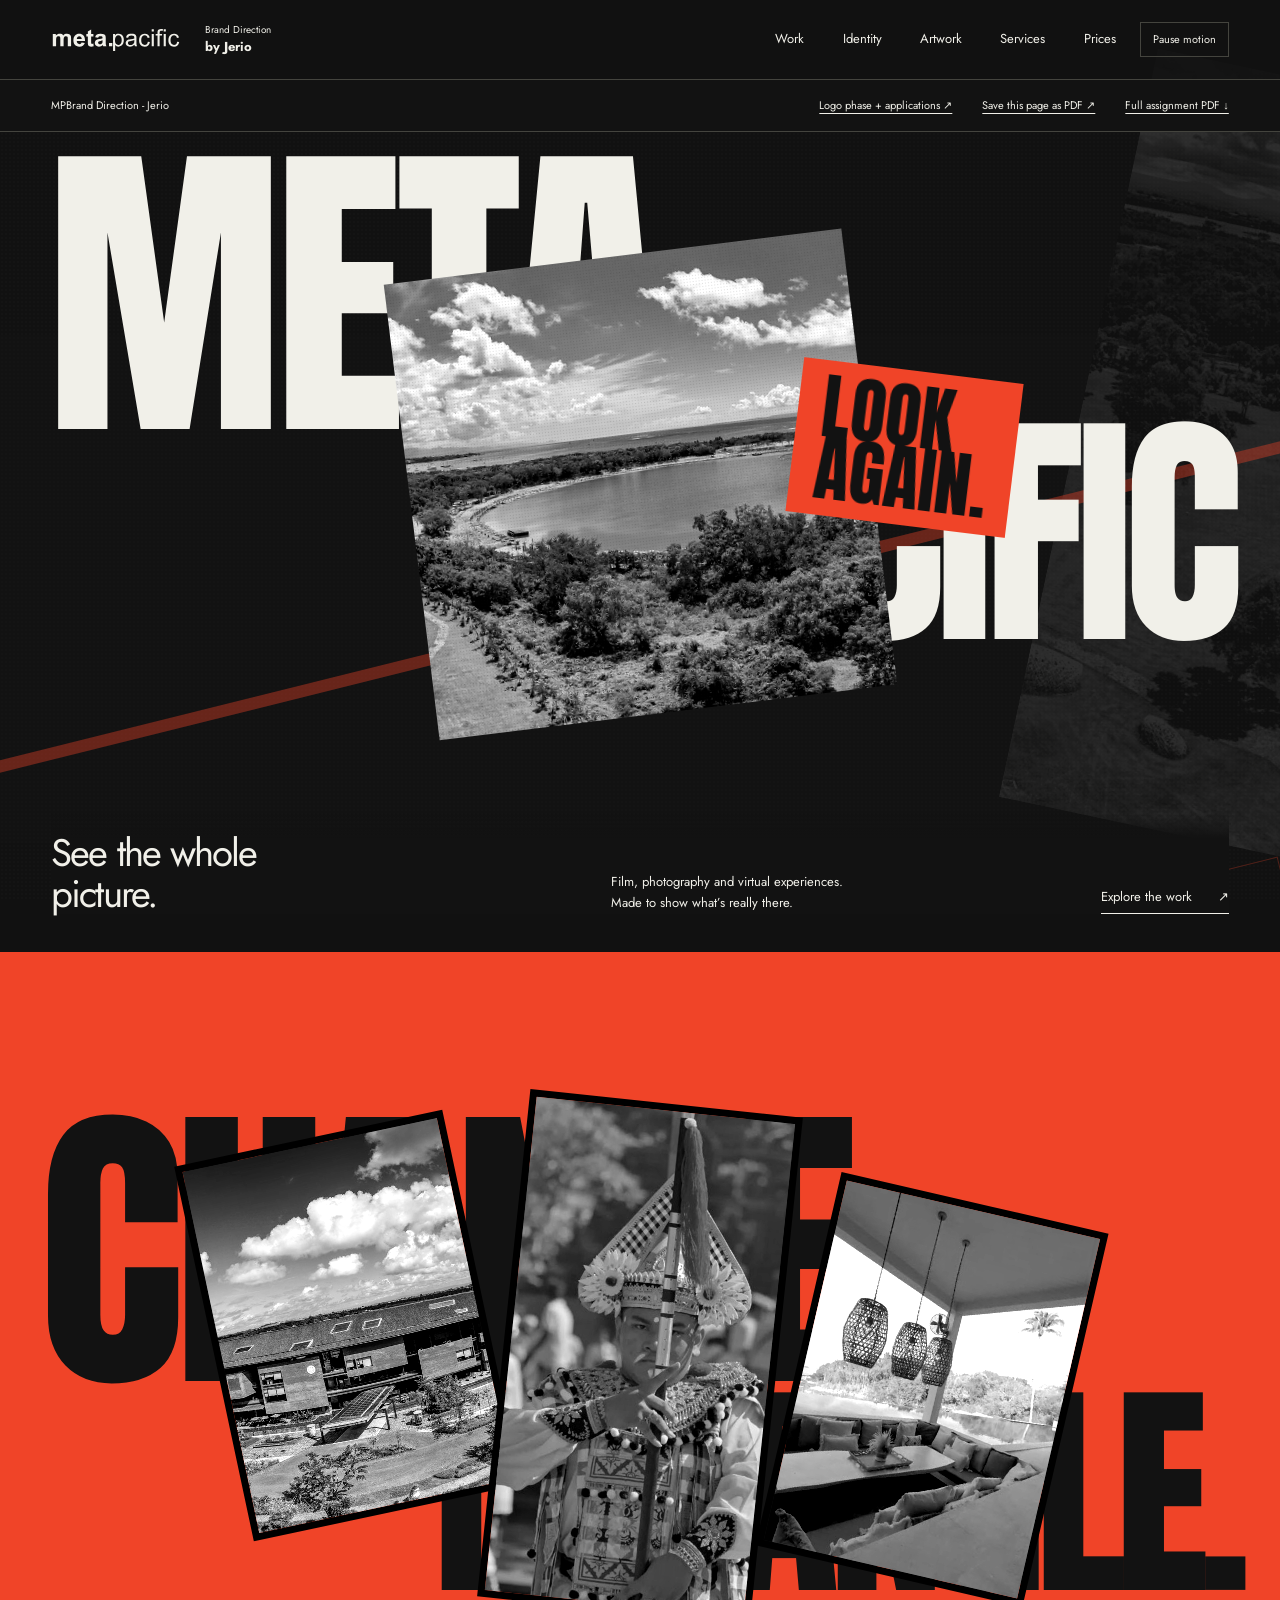
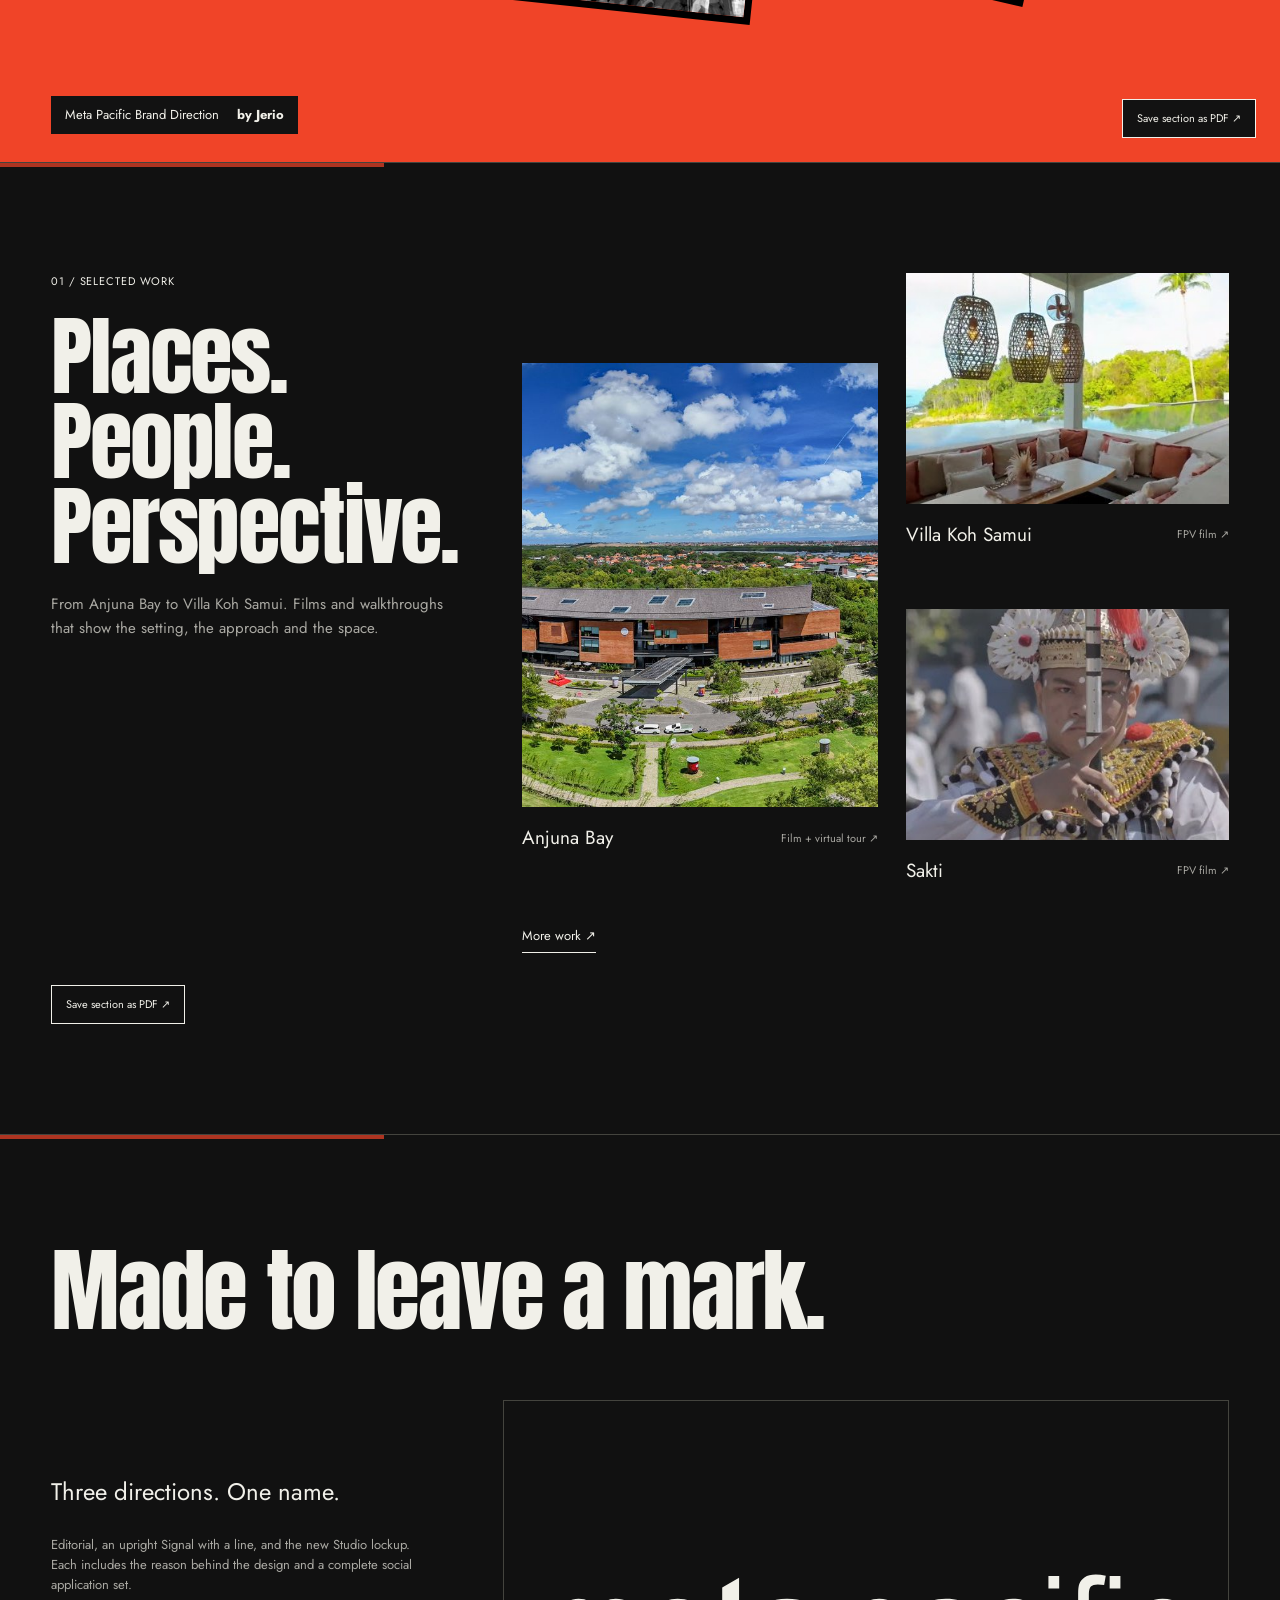
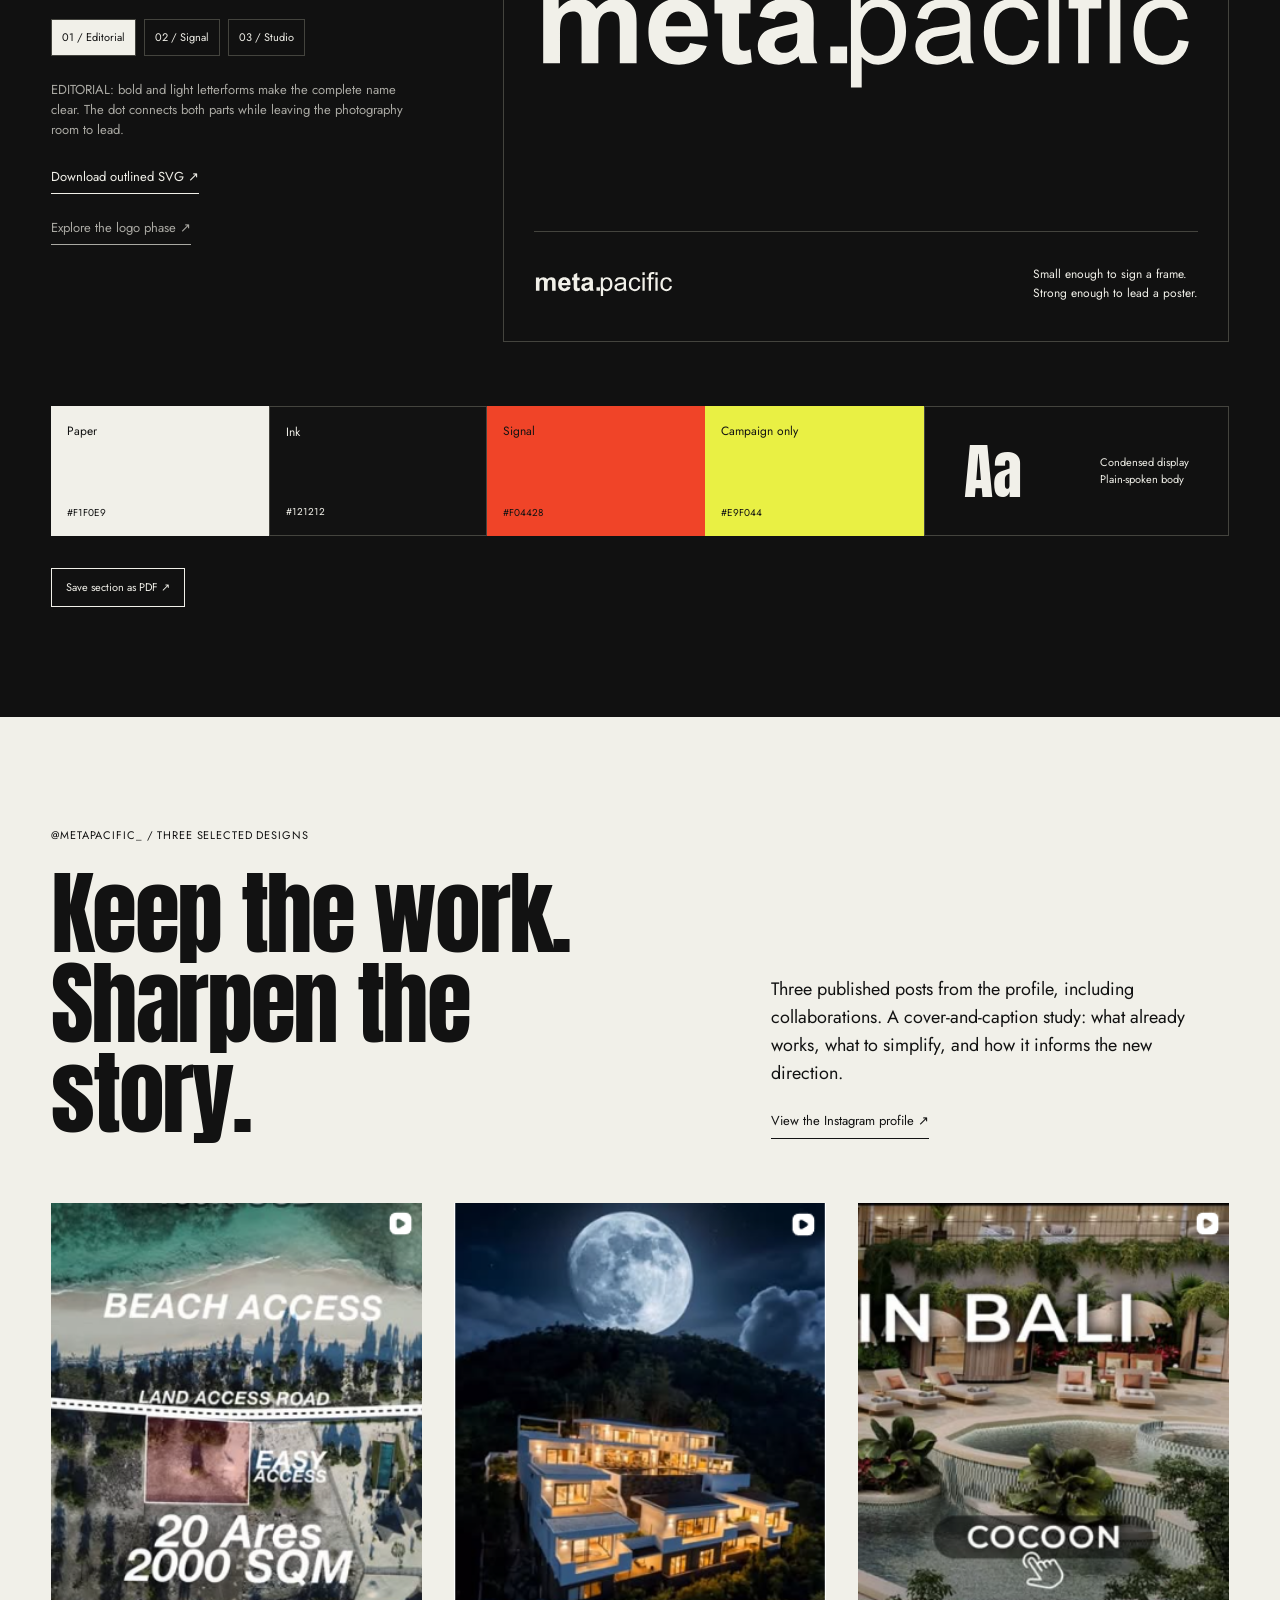
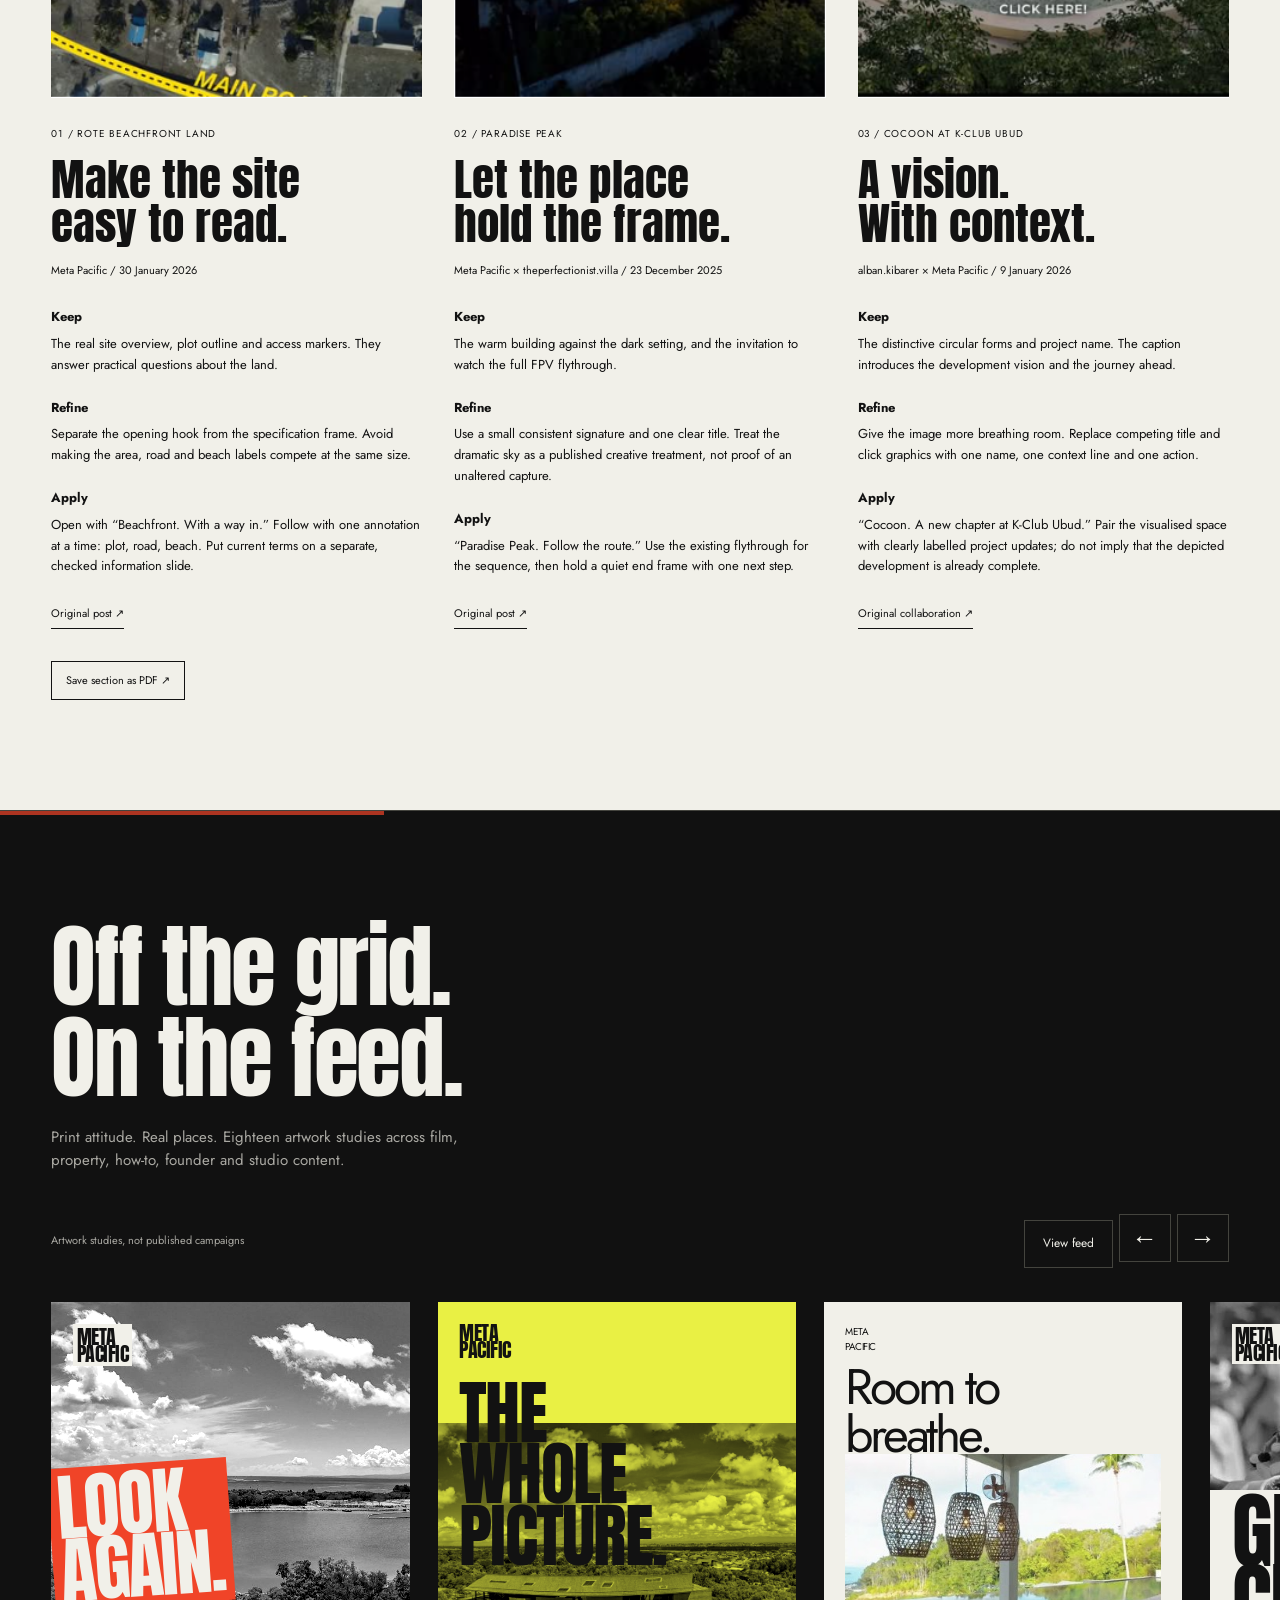
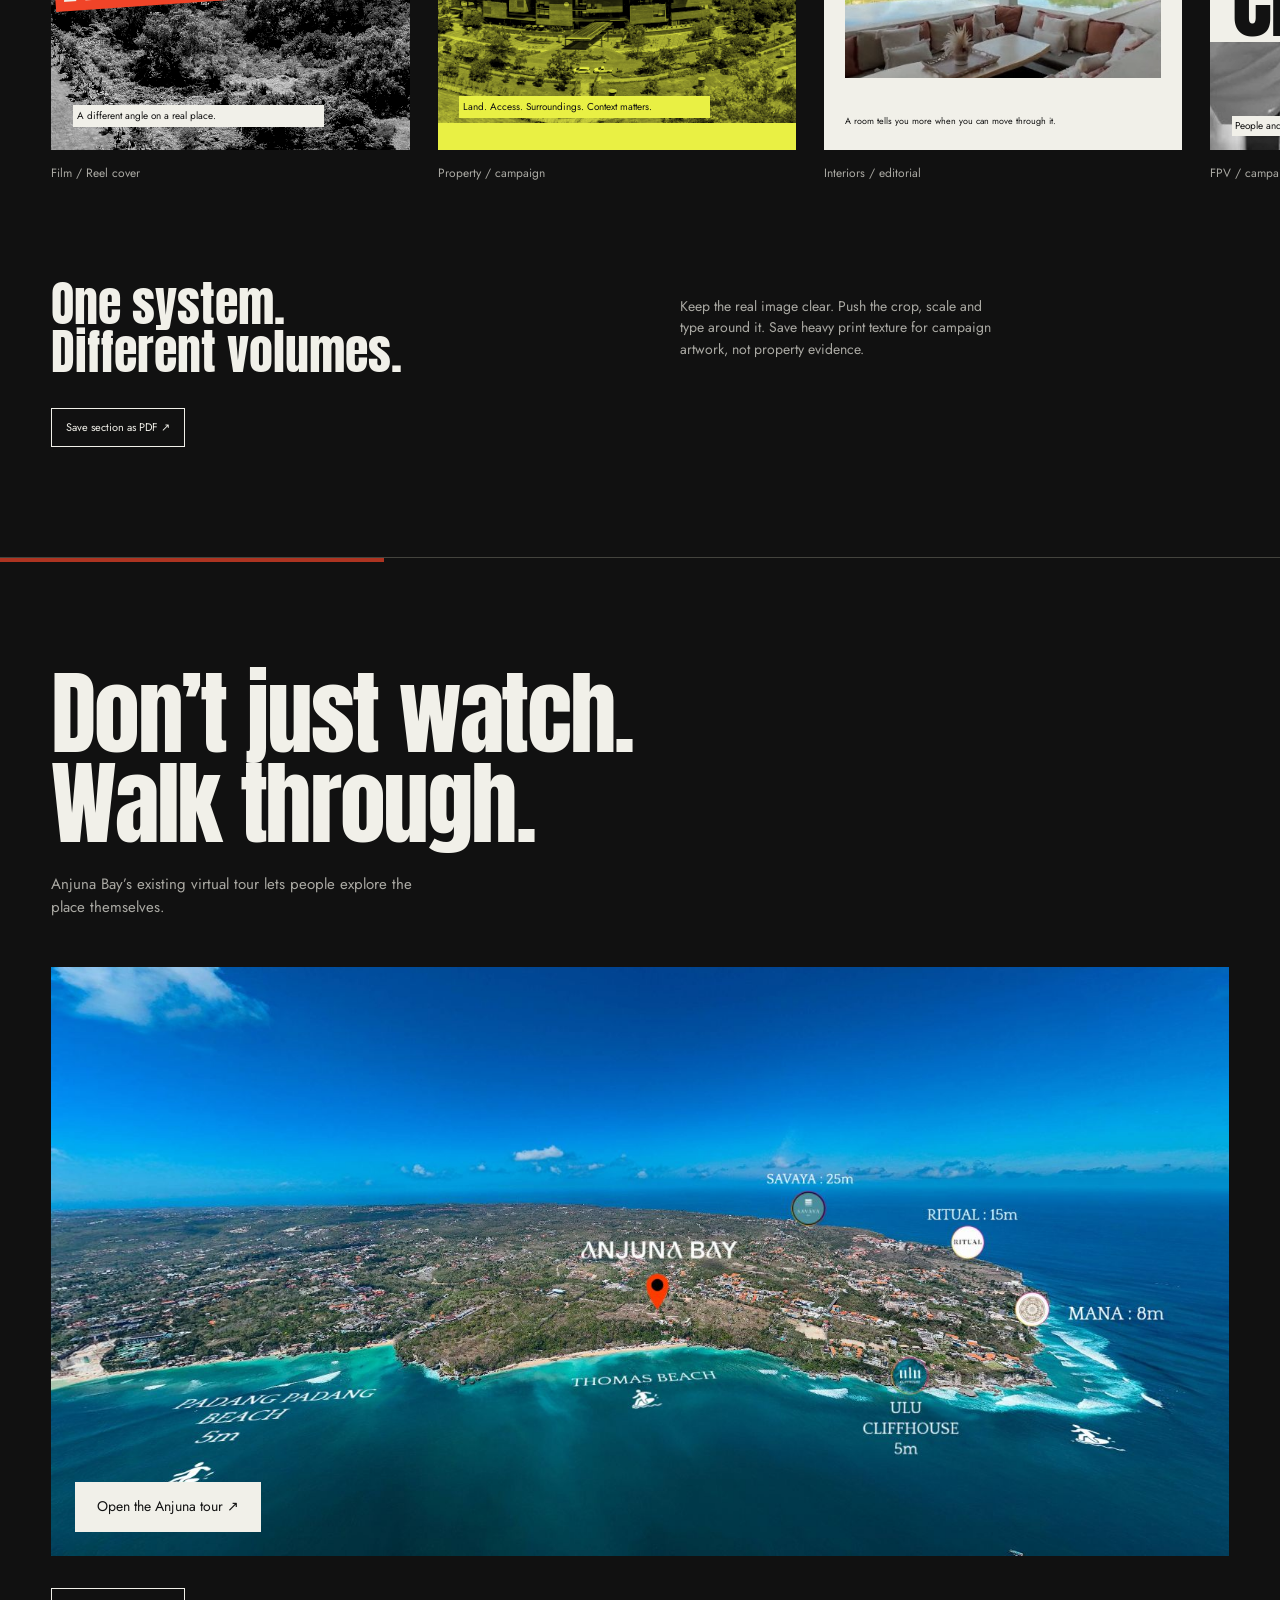
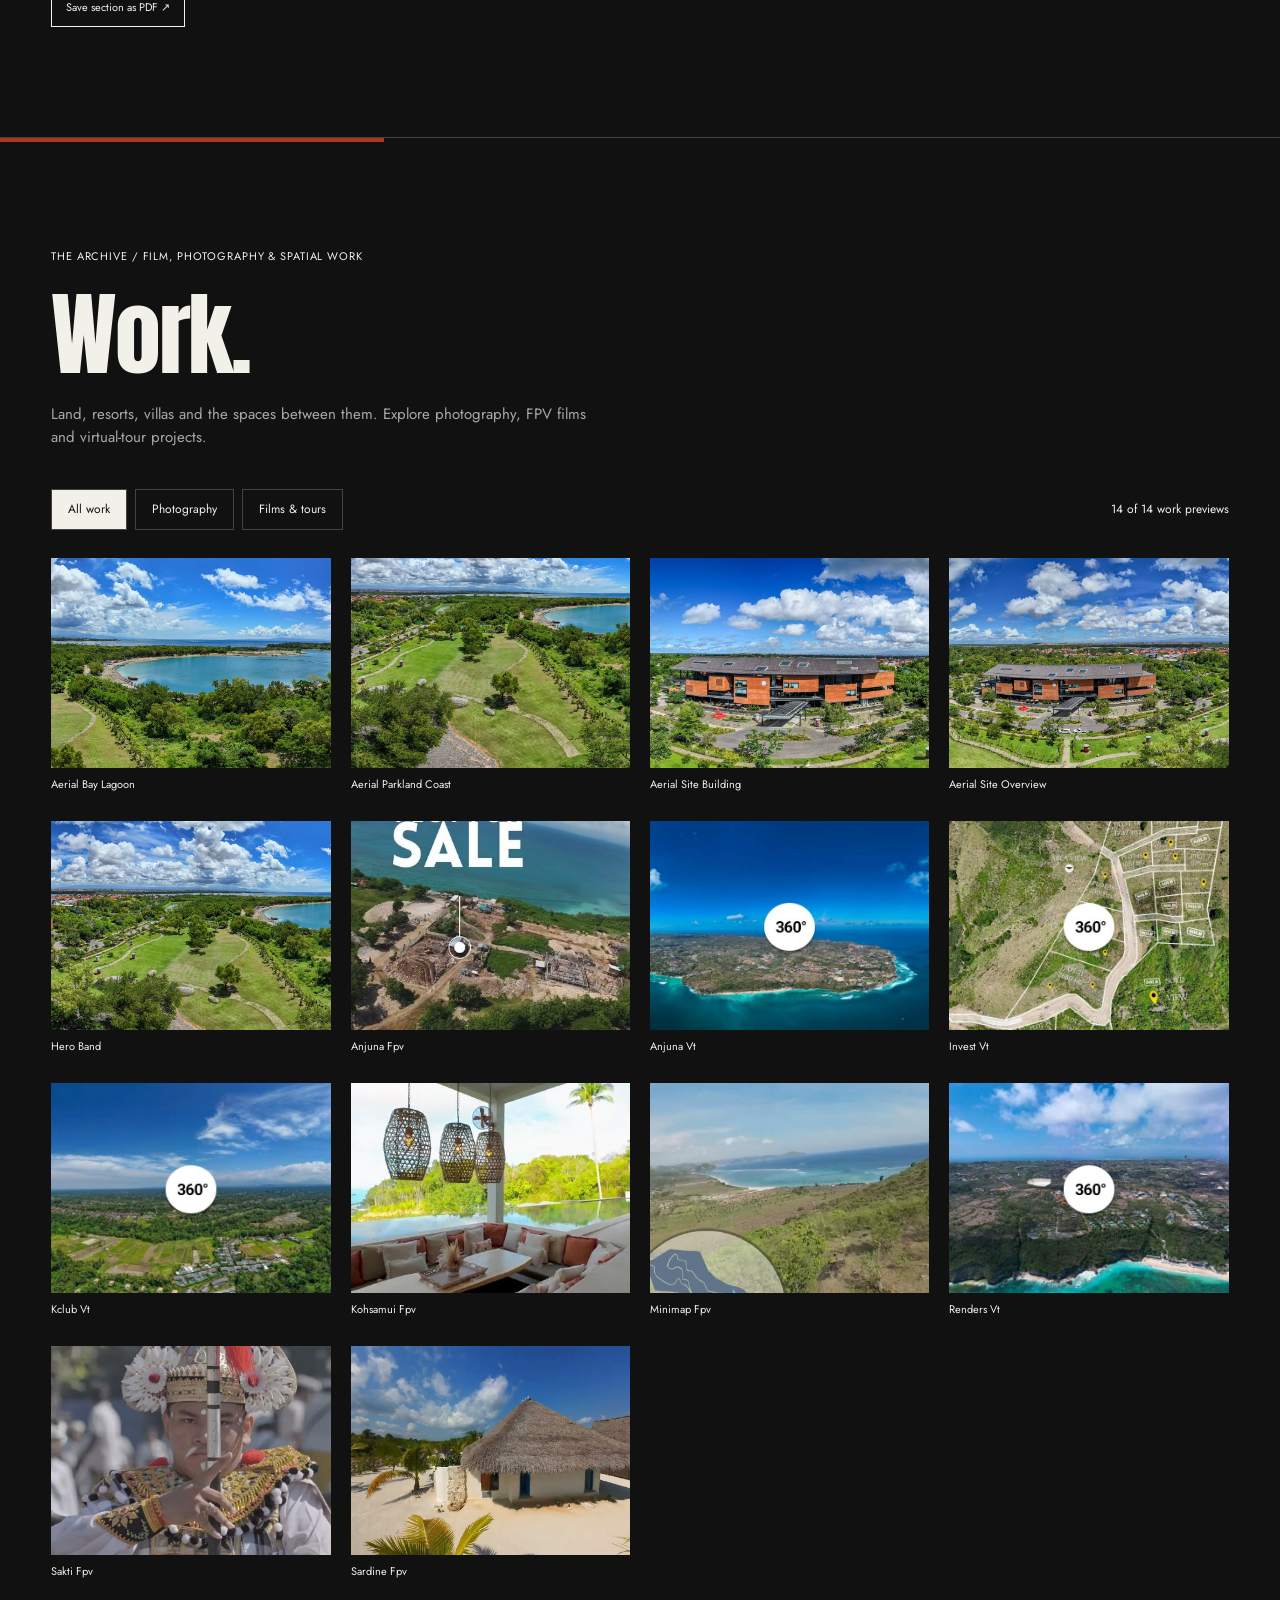
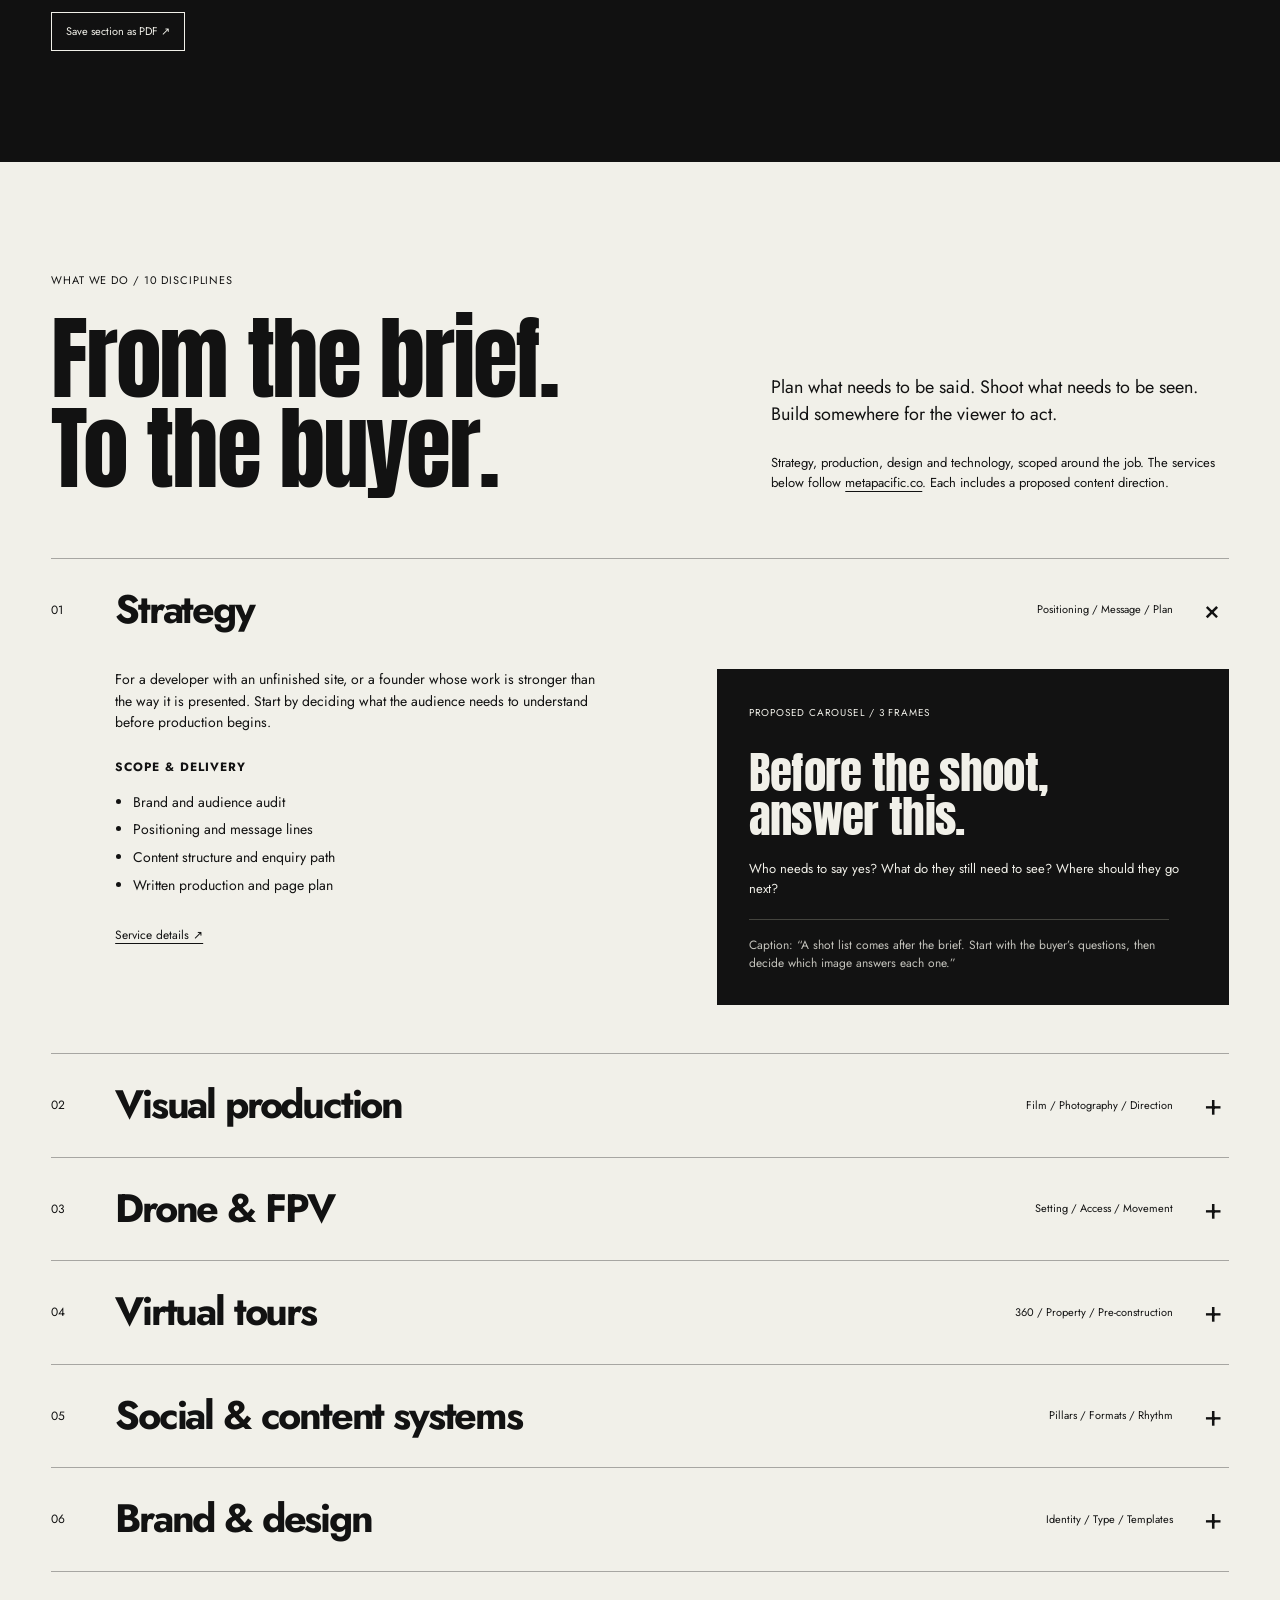
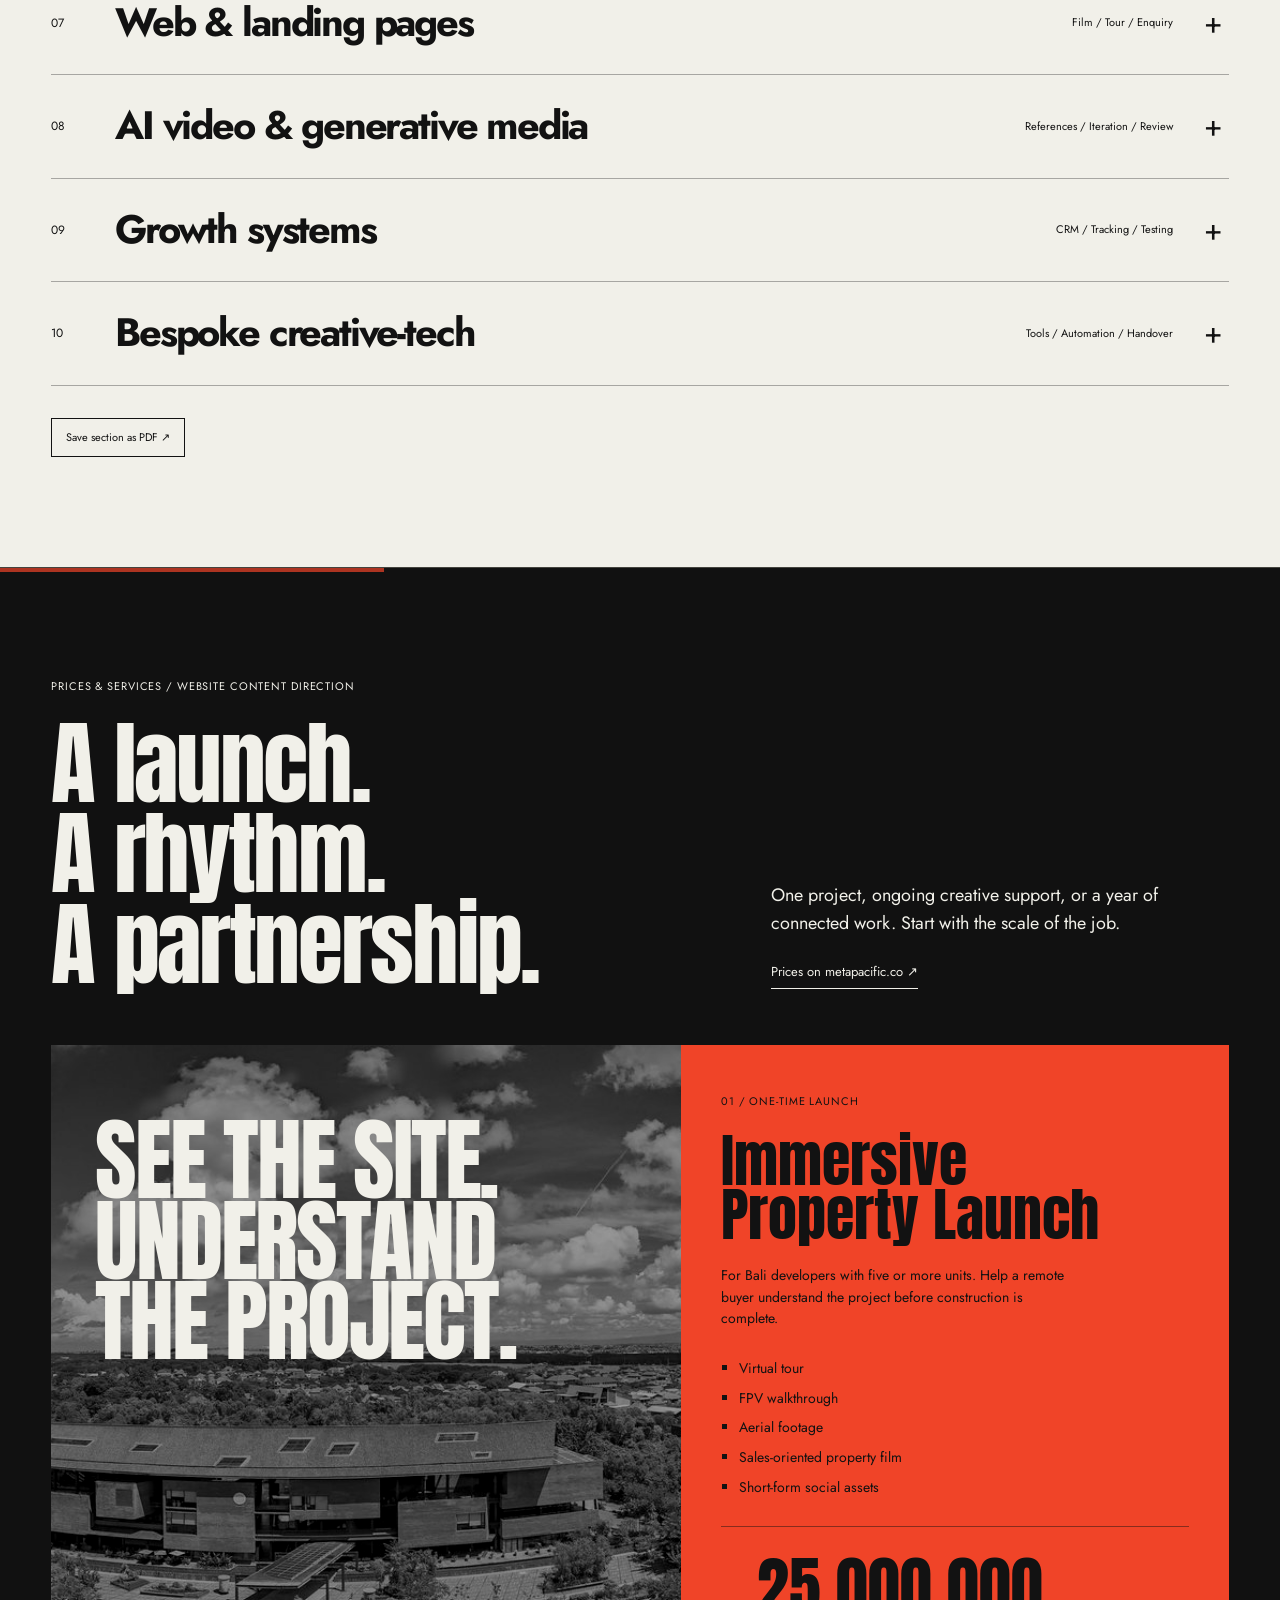
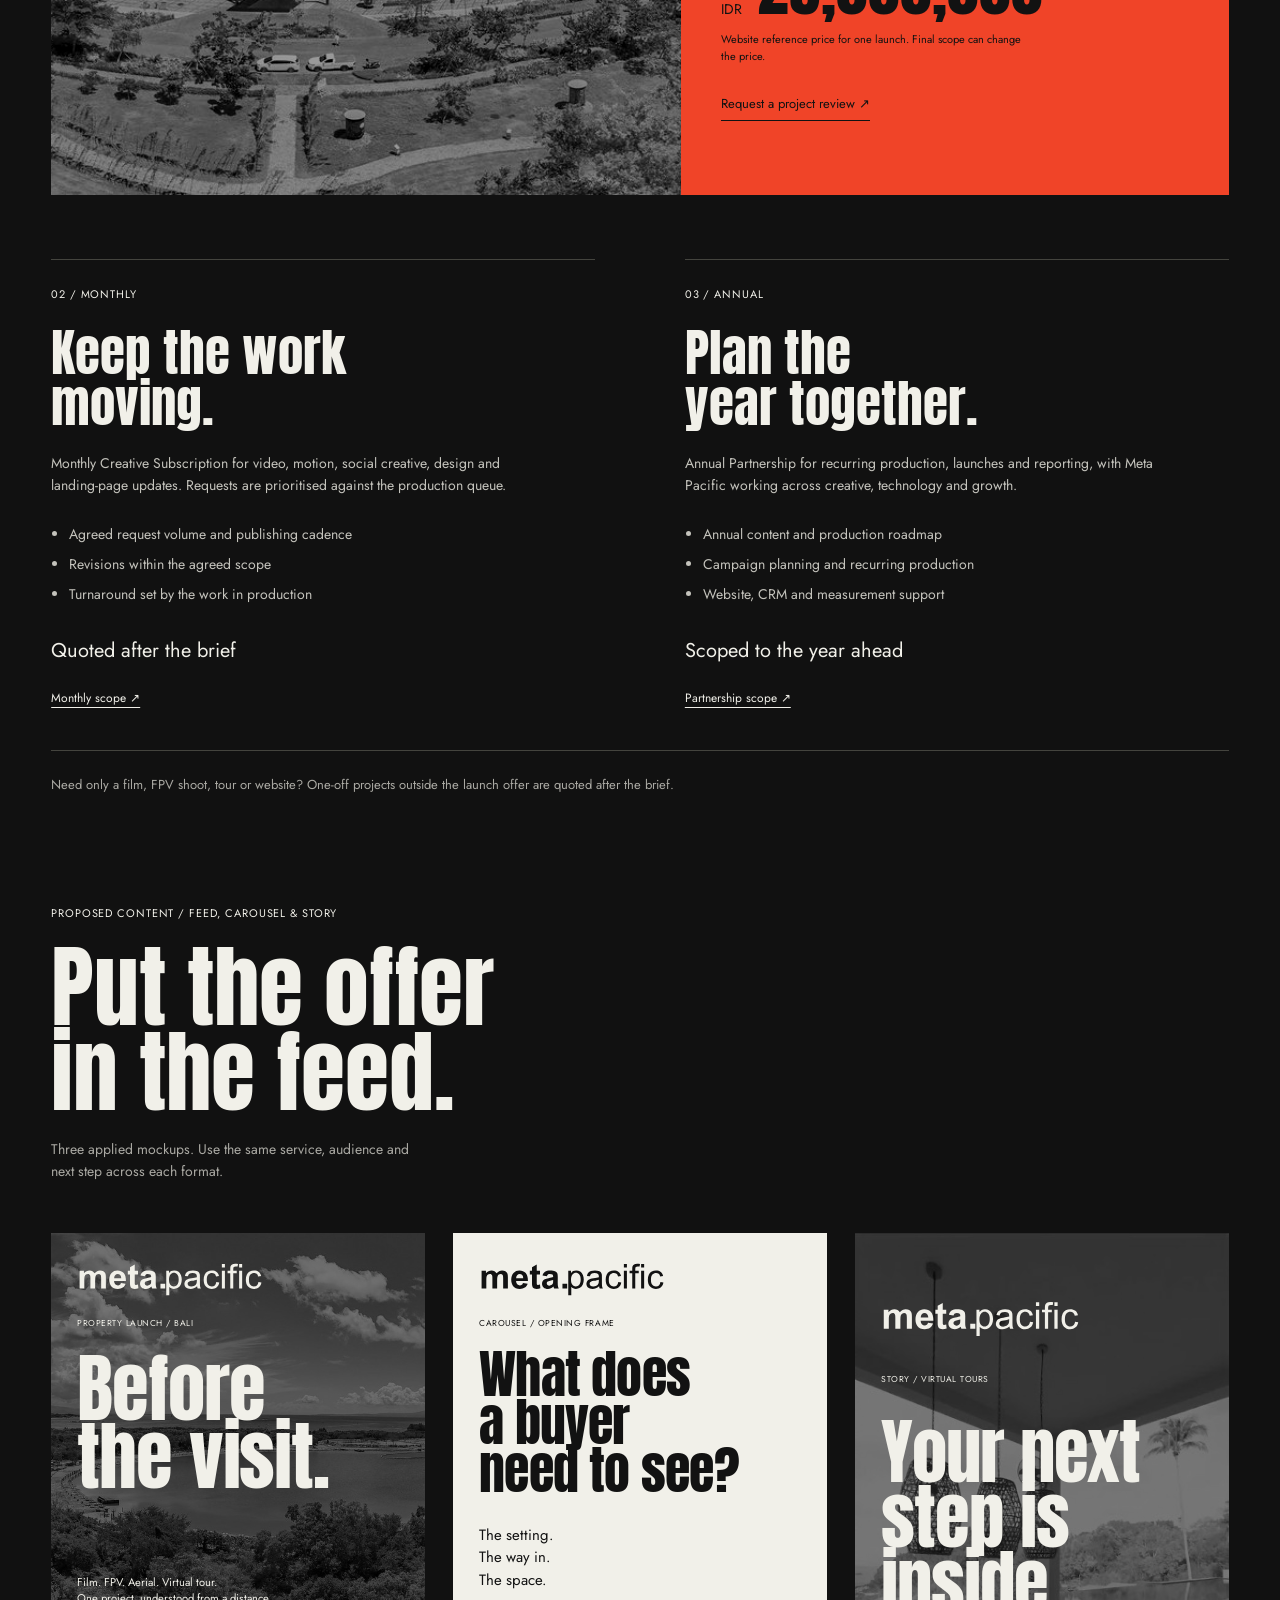
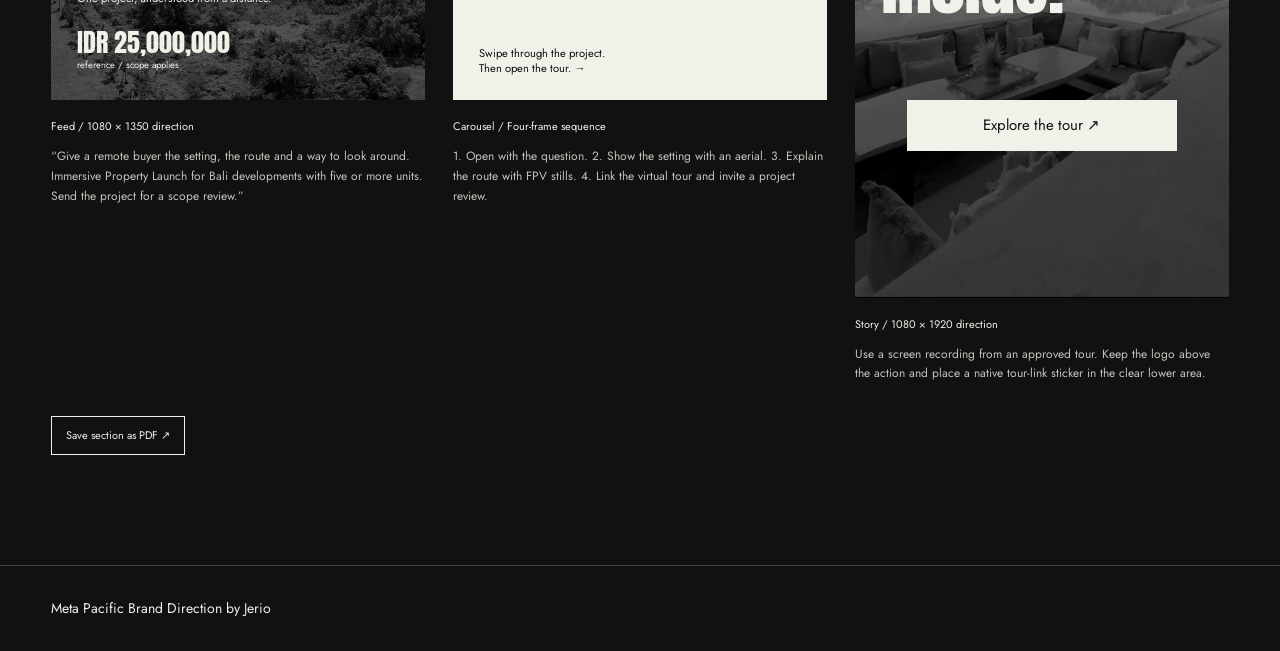
==== index.html @ 357ee202 "feat: publish standalone Meta Pacific assignment review" ====
<!doctype html>
<html lang="en"><head><meta charset="utf-8"><meta name="viewport" content="width=device-width,initial-scale=1"><meta name="robots" content="noindex,nofollow"><title>MPBrand Direction - Jerio</title><link rel="icon" href="assets/favicon.png"><link rel="preload" href="fonts/display.ttf" as="font" type="font/ttf" crossorigin><link rel="stylesheet" href="style.css"><link rel="stylesheet" href="print.css" media="print"><script src="print.js" defer></script><script src="app.js" defer></script></head>
<body>
<link rel="stylesheet" href="motion.css">
<link rel="stylesheet" href="print.css" media="print">
<div class="motion-backdrop" aria-hidden="true"><div class="backdrop-type"><span>META PACIFIC / META PACIFIC / </span><span>META PACIFIC / META PACIFIC / </span></div><div class="backdrop-photo"><img src="assets/photos/aerial-parkland-coast.jpg" alt=""></div><div class="backdrop-cut"></div><div class="backdrop-screen"></div></div>
<a class="skip" href="#main">Skip to content</a>
<header class="masthead"><a class="brand" href="#top" aria-label="Meta Pacific home"><img src="logos/editorial-paper.svg" alt="Meta Pacific" width="150" height="35"></a><span class="direction-credit">Brand Direction<br><strong>by Jerio</strong></span><nav aria-label="Chapters"><a href="#work">Work</a><a href="#identity">Identity</a><a href="#posters">Artwork</a><a href="#services">Services</a><a href="#pricing">Prices</a></nav><button id="motion" aria-pressed="false">Pause motion</button></header>
<main id="main">
<div class="assignment-toolbar print-control"><span>MPBrand Direction - Jerio</span><a href="logo-routes.html">Logo phase + applications ↗</a><button type="button" onclick="printAssignment()">Save this page as PDF ↗</button><a href="submission/MPBrand-Direction-Jerio.pdf" download>Full assignment PDF ↓</a></div>
<section class="hero" id="top" aria-labelledby="hero-title">
  <div class="hero-name" aria-hidden="true"><span>META</span><span>PACIFIC</span></div>
  <figure class="hero-image"><img src="assets/photos/aerial-bay-lagoon.jpg" alt="Aerial photograph of a coastal bay from the Meta Pacific image library" fetchpriority="high" width="1600" height="1067"></figure>
  <div class="hero-stamp" aria-hidden="true">LOOK<br>AGAIN.</div>
  <div class="hero-copy"><h1 id="hero-title">See the whole picture.</h1><p>Film, photography and virtual experiences.<br>Made to show what’s really there.</p><a href="#work" class="text-link">Explore the work <span aria-hidden="true">↗</span></a></div>
</section>
<section class="motion-stage" id="motion-direction" aria-label="Meta Pacific motion direction"><div class="motion-stage-type" aria-hidden="true"><span>CHANGE</span><span>THE ANGLE.</span></div><div class="motion-stage-photos" aria-hidden="true"><img src="assets/photos/aerial-site-building.jpg" alt=""><img src="assets/work/sakti-fpv.jpg" alt=""><img src="assets/work/kohsamui-fpv.jpg" alt=""></div><p>Meta Pacific Brand Direction <strong>by Jerio</strong></p></section>
<section id="work" class="work section-pad">
  <div class="section-heading"><span class="chapter-label">01 / Selected work</span><h2>Places.<br>People.<br>Perspective.</h2><p>From Anjuna Bay to Villa Koh Samui. Films and walkthroughs that show the setting, the approach and the space.</p></div>
  <div class="work-layout">
    <button class="feature-work media-open reveal" data-project="anjuna" aria-label="Explore Anjuna Bay"><img src="assets/photos/aerial-site-overview.jpg" alt="Coastal land seen from above" loading="lazy"><span class="work-caption"><strong>Anjuna Bay</strong><span>Film + virtual tour ↗</span></span></button>
    <div class="work-secondary"><button class="media-open reveal" data-project="kohsamui" aria-label="Explore Villa Koh Samui"><img src="assets/work/kohsamui-fpv.jpg" alt="Villa Koh Samui interior from the existing project cover" loading="lazy"><span class="work-caption"><strong>Villa Koh Samui</strong><span>FPV film ↗</span></span></button><button class="media-open reveal" data-project="sakti" aria-label="Explore Sakti"><img src="assets/work/sakti-fpv.jpg" alt="A person in ceremonial clothing in the Sakti project cover" loading="lazy"><span class="work-caption"><strong>Sakti</strong><span>FPV film ↗</span></span></button></div>
  </div>
  <a class="text-link work-archive-link" href="#library">More work ↗</a>
</section>
<section class="identity section-pad" id="identity">
  <h2>Made to leave a mark.</h2>
  <div class="identity-layout"><div class="identity-context"><p>Three directions. One name.</p><p>Editorial, an upright Signal with a line, and the new Studio lockup. Each includes the reason behind the design and a complete social application set.</p><div class="route-controls" role="group" aria-label="Logo direction"><button data-route="editorial" aria-pressed="true">01 / Editorial</button><button data-route="signal" aria-pressed="false">02 / Signal</button><button data-route="studio" aria-pressed="false">03 / Studio</button></div><p id="route-description">EDITORIAL: bold and light letterforms make the complete name clear. The dot connects both parts while leaving the photography room to lead.</p><a class="text-link" id="logo-download" href="logos/editorial-paper.svg" download>Download outlined SVG ↗</a><p style="margin-top:24px"><a class="text-link" href="logo-routes.html">Explore the logo phase ↗</a></p></div>
  <div class="logo-stage" id="logo-stage"><img id="route-logo" src="logos/editorial-paper.svg" alt="Meta Pacific Editorial wordmark"><div class="logo-usage"><img class="usage-mark" src="logos/editorial-paper.svg" alt="Small-size logo application"><span>Small enough to sign a frame.<br>Strong enough to lead a poster.</span></div></div></div>
  <div class="system-strip"><div class="swatch paper">Paper <span>#F1F0E9</span></div><div class="swatch ink">Ink <span>#121212</span></div><div class="swatch red">Signal <span>#F04428</span></div><div class="swatch yellow">Campaign only <span>#E9F044</span></div><div class="type-sample">Aa <span>Condensed display<br>Plain-spoken body</span></div></div>
</section>
<section class="instagram-studies section-pad" id="instagram" aria-labelledby="instagram-title"><div class="service-intro"><div><span class="chapter-label">@metapacific_ / Three selected designs</span><h2 id="instagram-title">Keep the work.<br>Sharpen the story.</h2></div><div><p>Three published posts from the profile, including collaborations. A cover-and-caption study: what already works, what to simplify, and how it informs the new direction.</p><a class="text-link" href="https://www.instagram.com/metapacific_/" target="_blank" rel="noopener">View the Instagram profile ↗</a></div></div>
  <div class="instagram-grid">
    <article><a class="instagram-cover" href="https://www.instagram.com/metapacific_/reel/DUKG1cMEZ5h/" target="_blank" rel="noopener"><img src="artwork/instagram-reference-1.png" alt="Published Rote land cover with beach access, road and plot annotations" loading="lazy"></a><span class="chapter-label">01 / Rote beachfront land</span><h3>Make the site<br>easy to read.</h3><p class="instagram-source">Meta Pacific / 30 January 2026</p><dl><dt>Keep</dt><dd>The real site overview, plot outline and access markers. They answer practical questions about the land.</dd><dt>Refine</dt><dd>Separate the opening hook from the specification frame. Avoid making the area, road and beach labels compete at the same size.</dd><dt>Apply</dt><dd>Open with “Beachfront. With a way in.” Follow with one annotation at a time: plot, road, beach. Put current terms on a separate, checked information slide.</dd></dl><a class="text-link" href="https://www.instagram.com/metapacific_/reel/DUKG1cMEZ5h/" target="_blank" rel="noopener">Original post ↗</a></article>
    <article><a class="instagram-cover" href="https://www.instagram.com/metapacific_/reel/DSmWvyeCKBX/" target="_blank" rel="noopener"><img src="artwork/instagram-reference-2.png" alt="Published Paradise Peak cover showing an illuminated villa under a large moon" loading="lazy"></a><span class="chapter-label">02 / Paradise Peak</span><h3>Let the place<br>hold the frame.</h3><p class="instagram-source">Meta Pacific × theperfectionist.villa / 23 December 2025</p><dl><dt>Keep</dt><dd>The warm building against the dark setting, and the invitation to watch the full FPV flythrough.</dd><dt>Refine</dt><dd>Use a small consistent signature and one clear title. Treat the dramatic sky as a published creative treatment, not proof of an unaltered capture.</dd><dt>Apply</dt><dd>“Paradise Peak. Follow the route.” Use the existing flythrough for the sequence, then hold a quiet end frame with one next step.</dd></dl><a class="text-link" href="https://www.instagram.com/metapacific_/reel/DSmWvyeCKBX/" target="_blank" rel="noopener">Original post ↗</a></article>
    <article><a class="instagram-cover" href="https://www.instagram.com/alban.kibarer/reel/DTSb8BEEkUP/" target="_blank" rel="noopener"><img src="artwork/instagram-reference-3.png" alt="Published Cocoon cover with a circular pool, architecture and a click prompt" loading="lazy"></a><span class="chapter-label">03 / Cocoon at K-Club Ubud</span><h3>A vision.<br>With context.</h3><p class="instagram-source">alban.kibarer × Meta Pacific / 9 January 2026</p><dl><dt>Keep</dt><dd>The distinctive circular forms and project name. The caption introduces the development vision and the journey ahead.</dd><dt>Refine</dt><dd>Give the image more breathing room. Replace competing title and click graphics with one name, one context line and one action.</dd><dt>Apply</dt><dd>“Cocoon. A new chapter at K-Club Ubud.” Pair the visualised space with clearly labelled project updates; do not imply that the depicted development is already complete.</dd></dl><a class="text-link" href="https://www.instagram.com/alban.kibarer/reel/DTSb8BEEkUP/" target="_blank" rel="noopener">Original collaboration ↗</a></article>
  </div>
</section>
<section id="posters" class="posters section-pad">
  <div class="section-heading"><h2>Off the grid.<br>On the feed.</h2><p>Print attitude. Real places. Eighteen artwork studies across film, property, how-to, founder and studio content.</p></div>
  <div class="poster-tools"><span>Artwork studies, not published campaigns</span><div><button id="feed-toggle" aria-pressed="false">View feed</button><button id="previous-poster" aria-label="Previous artworks">←</button><button id="next-poster" aria-label="Next artworks">→</button></div></div>
  <div id="poster-track" class="poster-track" tabindex="0" aria-label="Artwork gallery. Scroll horizontally or use arrow buttons"></div>
  <div class="campaign-rule"><strong>One system.<br>Different volumes.</strong><p>Keep the real image clear. Push the crop, scale and type around it. Save heavy print texture for campaign artwork, not property evidence.</p></div>
</section>
<section class="tour section-pad" id="tour"><div class="tour-title"><h2>Don’t just watch.<br>Walk through.</h2><p>Anjuna Bay’s existing virtual tour lets people explore the place themselves.</p></div><button class="tour-cover media-open" data-project="anjuna-tour"><img src="tour-preview.png" alt="Screenshot of the supplied Anjuna Bay opening panorama" loading="lazy"><span>Open the Anjuna tour ↗</span></button></section>
<section class="library section-pad" id="library"><span class="chapter-label">The archive / Film, photography &amp; spatial work</span><h2>Work.</h2><p>Land, resorts, villas and the spaces between them. Explore photography, FPV films and virtual-tour projects.</p><div class="library-toolbar"><div role="group" aria-label="Work filter"><button data-filter="All" aria-pressed="true">All work</button><button data-filter="Photography" aria-pressed="false">Photography</button><button data-filter="Project covers" aria-pressed="false">Films &amp; tours</button></div><span id="asset-count" role="status">Loading work…</span></div><div class="asset-grid" id="asset-grid"></div></section>
<section class="services section-pad" id="services" aria-labelledby="services-title">
  <div class="service-intro"><div><span class="chapter-label">What we do / 10 disciplines</span><h2 id="services-title">From the brief.<br>To the buyer.</h2></div><div><p>Plan what needs to be said. Shoot what needs to be seen. Build somewhere for the viewer to act.</p><p>Strategy, production, design and technology, scoped around the job. The services below follow <a href="https://metapacific.co/services/" target="_blank" rel="noopener">metapacific.co</a>. Each includes a proposed content direction.</p></div></div>
  <div class="service-list">
    <details class="service-row" open><summary><span>01</span><h3>Strategy</h3><span class="service-tag">Positioning / Message / Plan</span><span class="service-plus" aria-hidden="true">+</span></summary><div class="service-body"><div><p>For a developer with an unfinished site, or a founder whose work is stronger than the way it is presented. Start by deciding what the audience needs to understand before production begins.</p><h4>Scope &amp; delivery</h4><ul><li>Brand and audience audit</li><li>Positioning and message lines</li><li>Content structure and enquiry path</li><li>Written production and page plan</li></ul><a href="https://metapacific.co/services/strategy/" target="_blank" rel="noopener">Service details ↗</a></div><div class="content-direction"><span>Proposed carousel / 3 frames</span><h4>Before the shoot,<br>answer this.</h4><p>Who needs to say yes? What do they still need to see? Where should they go next?</p><p class="direction-caption">Caption: “A shot list comes after the brief. Start with the buyer’s questions, then decide which image answers each one.”</p></div></div></details>
    <details class="service-row"><summary><span>02</span><h3>Visual production</h3><span class="service-tag">Film / Photography / Direction</span><span class="service-plus" aria-hidden="true">+</span></summary><div class="service-body"><div><p>Hospitality, property and lifestyle shoots with one visual direction across film, photography and founder content. Plan the story, capture it, then edit and grade the work as a set.</p><h4>Scope &amp; delivery</h4><ul><li>Brand and campaign films</li><li>Hospitality and real-estate stills</li><li>Founder interviews and directed content</li><li>Finished films, stills and social cuts</li></ul><a href="https://metapacific.co/services/visual-production/" target="_blank" rel="noopener">Service details ↗</a></div><div class="content-direction"><span>Proposed Reel / Establish, enter, detail</span><h4>A place is more<br>than its best angle.</h4><p>Open on the setting. Follow the arrival. Finish on the light, texture and small details that make the place feel specific.</p><p class="direction-caption">Caption: “The wide shot tells you where you are. The next shot should tell you why you would stay.”</p></div></div></details>
    <details class="service-row"><summary><span>03</span><h3>Drone &amp; FPV</h3><span class="service-tag">Setting / Access / Movement</span><span class="service-plus" aria-hidden="true">+</span></summary><div class="service-body"><div><p>Make terrain, access and connected spaces understandable. Use conventional aerial footage for orientation and an FPV route to carry the viewer through the project.</p><h4>Scope &amp; delivery</h4><ul><li>Flight path and capture planning</li><li>Aerial establishing shots and plates</li><li>FPV walkthrough and spatial tour</li><li>Short-form cuts from the same flight</li></ul><a href="https://metapacific.co/services/drone-fpv/" target="_blank" rel="noopener">Service details ↗</a></div><div class="content-direction"><span>Proposed Reel / Aerial to FPV</span><h4>Show the approach.<br>Then take us in.</h4><p>Use a wide view to locate the site. Cut to the entry route. Keep the movement readable through the final space.</p><p class="direction-caption">Caption: “A flyover shows the setting. A walkthrough shows how it connects. Plan both around what the viewer needs to understand.”</p></div></div></details>
    <details class="service-row"><summary><span>04</span><h3>Virtual tours</h3><span class="service-tag">360 / Property / Pre-construction</span><span class="service-plus" aria-hidden="true">+</span></summary><div class="service-body"><div><p>For buyers who cannot visit yet. Build a walkthrough of the land, villa or resort, or use approved 3D renders for a pre-construction experience.</p><h4>Scope &amp; delivery</h4><ul><li>360 capture and interactive assembly</li><li>Sales-team presentation</li><li>Hosted tour and selected stills</li><li>Embed ready for a launch page</li></ul><a href="https://metapacific.co/services/virtual-tours/" target="_blank" rel="noopener">Service details ↗</a></div><div class="content-direction"><span>Proposed Story / Screen recording + tour link</span><h4>Take a look.<br>Choose a direction.</h4><p>Record the actual tour moving between two connected spaces. End with a native link sticker that opens the walkthrough.</p><p class="direction-caption">Caption: “Where does this room lead? Open the tour and look around before you plan the visit.”</p></div></div></details>
    <details class="service-row"><summary><span>05</span><h3>Social &amp; content systems</h3><span class="service-tag">Pillars / Formats / Rhythm</span><span class="service-plus" aria-hidden="true">+</span></summary><div class="service-body"><div><p>Turn a production into a continuing conversation. Define the subjects, hooks and formats, then build a publishing rhythm the team can maintain.</p><h4>Scope &amp; delivery</h4><ul><li>Content strategy and pillar map</li><li>Hooks, formats and a usable calendar</li><li>First set of posts from production</li><li>Founder content from real conversation</li></ul><a href="https://metapacific.co/services/social-content/" target="_blank" rel="noopener">Service details ↗</a></div><div class="content-direction"><span>Proposed feed sequence / Place, process, person</span><h4>One shoot.<br>More to say.</h4><p>Follow the project film with a route breakdown, a still-image story and a short answer from the person behind the brief.</p><p class="direction-caption">Caption: “Don’t post the same film three times. Give each cut a different job: show the place, explain a choice, answer a question.”</p></div></div></details>
    <details class="service-row"><summary><span>06</span><h3>Brand &amp; design</h3><span class="service-tag">Identity / Type / Templates</span><span class="service-plus" aria-hidden="true">+</span></summary><div class="service-body"><div><p>Make the film, the sales presentation and the page recognisably part of the same business. Set the direction, build the templates, then apply them to real launch material.</p><h4>Scope &amp; delivery</h4><ul><li>Brand direction and typography</li><li>Graphic, icon and template systems</li><li>Presentations and cross-channel layouts</li><li>Core templates and an applied launch set</li></ul><a href="https://metapacific.co/services/brand-design/" target="_blank" rel="noopener">Service details ↗</a></div><div class="content-direction"><span>Proposed carousel / Mark to application</span><h4>The logo is<br>the beginning.</h4><p>Show the wordmark first, then the same identity on a feed post, a carousel and a moving-image title frame.</p><p class="direction-caption">Caption: “A brand needs to work after the logo slide. Here is how the same type, colour and spacing carry across the launch.”</p></div></div></details>
    <details class="service-row"><summary><span>07</span><h3>Web &amp; landing pages</h3><span class="service-tag">Film / Tour / Enquiry</span><span class="service-plus" aria-hidden="true">+</span></summary><div class="service-body"><div><p>Give the film and tour a page built around the next step. Map what the viewer needs to see, where they enquire and how the response is measured.</p><h4>Scope &amp; delivery</h4><ul><li>Campaign pages and microsites</li><li>Film and tour embeds</li><li>Lead form and confirmation</li><li>Tracking and analytics setup</li></ul><a href="https://metapacific.co/services/web-landing-pages/" target="_blank" rel="noopener">Service details ↗</a></div><div class="content-direction"><span>Proposed carousel / Three page moments</span><h4>Watch.<br>Explore. Enquire.</h4><p>Show a page mockup in three crops: the opening film, the interactive tour and the enquiry section.</p><p class="direction-caption">Caption: “The film gets attention. The tour answers questions. The form gives an interested viewer somewhere to go.”</p></div></div></details>
    <details class="service-row"><summary><span>08</span><h3>AI video &amp; generative media</h3><span class="service-tag">References / Iteration / Review</span><span class="service-plus" aria-hidden="true">+</span></summary><div class="service-body"><div><p>A service listed on the website for directed extensions and alternative treatments. References set the look, and every piece is reviewed before delivery.</p><h4>Scope &amp; delivery</h4><ul><li>AI-augmented video and image work</li><li>Scene extension and interview illustration</li><li>Graphic and subtitle systems</li><li>Approved pieces and usage boundaries</li></ul><a href="https://metapacific.co/services/ai-media/" target="_blank" rel="noopener">Service details ↗</a></div><div class="content-direction"><span>Proposed educational carousel / Type-led</span><h4>What stays real?<br>What gets changed?</h4><p>Explain the distinction between captured footage, an approved extension and a rejected treatment. Use labels and diagrams, not invented project evidence.</p><p class="direction-caption">This review uses real photography and type only. Listing this service does not introduce generated images into the brand direction.</p></div></div></details>
    <details class="service-row"><summary><span>09</span><h3>Growth systems</h3><span class="service-tag">CRM / Tracking / Testing</span><span class="service-plus" aria-hidden="true">+</span></summary><div class="service-body"><div><p>Connect the enquiry to a named lead and a clear follow-up. Establish what is running, test one change, and record what is worth repeating.</p><h4>Scope &amp; delivery</h4><ul><li>Landing experiments and outbound</li><li>CRM setup and enquiry routing</li><li>Campaign testing and tracking</li><li>Working capture path and test notes</li></ul><a href="https://metapacific.co/services/growth/" target="_blank" rel="noopener">Service details ↗</a></div><div class="content-direction"><span>Proposed carousel / Enquiry to follow-up</span><h4>The form was sent.<br>What happens next?</h4><p>Show a labelled mockup: enquiry, CRM record, assigned owner, next contact. Keep example data clearly fictional.</p><p class="direction-caption">Caption: “A lead should not disappear into an inbox. Make the handoff clear before sending more people to the page.”</p></div></div></details>
    <details class="service-row"><summary><span>10</span><h3>Bespoke creative-tech</h3><span class="service-tag">Tools / Automation / Handover</span><span class="service-plus" aria-hidden="true">+</span></summary><div class="service-body"><div><p>For a repetitive task or an experience that needs a small custom piece. Define the bottleneck, build what removes it and name the person who will run it.</p><h4>Scope &amp; delivery</h4><ul><li>Custom integrations and automations</li><li>Project-specific digital experiences</li><li>Working tool or workflow</li><li>Documented handover</li></ul><a href="https://metapacific.co/services/creative-tech/" target="_blank" rel="noopener">Service details ↗</a></div><div class="content-direction"><span>Proposed demo Reel / Manual to connected</span><h4>Less copying.<br>More making.</h4><p>Show a labelled workflow mockup moving one request through intake, assignment and delivery. Demonstrate the steps without inventing time-saving results.</p><p class="direction-caption">Caption: “Start with the task your team repeats. Build the smallest tool that removes the repeat, then hand it over properly.”</p></div></div></details>
  </div>
</section>
<section class="pricing section-pad" id="pricing" aria-labelledby="pricing-title">
  <div class="service-intro"><div><span class="chapter-label">Prices &amp; services / Website content direction</span><h2 id="pricing-title">A launch.<br>A rhythm.<br>A partnership.</h2></div><div><p>One project, ongoing creative support, or a year of connected work. Start with the scale of the job.</p><a class="text-link" href="https://metapacific.co/pricing/" target="_blank" rel="noopener">Prices on metapacific.co ↗</a></div></div>
  <article class="launch-offer"><div class="offer-image"><img src="assets/photos/aerial-site-overview.jpg" alt="Aerial view of a coastal development" loading="lazy"><span>SEE THE SITE.<br>UNDERSTAND<br>THE PROJECT.</span></div><div class="offer-copy"><span class="chapter-label">01 / One-time launch</span><h3>Immersive<br>Property Launch</h3><p>For Bali developers with five or more units. Help a remote buyer understand the project before construction is complete.</p><ul><li>Virtual tour</li><li>FPV walkthrough</li><li>Aerial footage</li><li>Sales-oriented property film</li><li>Short-form social assets</li></ul><p class="offer-price"><span>IDR</span> 25,000,000</p><p class="price-qualifier">Website reference price for one launch. Final scope can change the price.</p><a class="text-link" href="https://metapacific.co/contact/" target="_blank" rel="noopener">Request a project review ↗</a></div></article>
  <div class="ongoing-offers"><article><span class="chapter-label">02 / Monthly</span><h3>Keep the work<br>moving.</h3><p>Monthly Creative Subscription for video, motion, social creative, design and landing-page updates. Requests are prioritised against the production queue.</p><ul><li>Agreed request volume and publishing cadence</li><li>Revisions within the agreed scope</li><li>Turnaround set by the work in production</li></ul><strong>Quoted after the brief</strong><a href="https://metapacific.co/pricing/" target="_blank" rel="noopener">Monthly scope ↗</a></article><article><span class="chapter-label">03 / Annual</span><h3>Plan the<br>year together.</h3><p>Annual Partnership for recurring production, launches and reporting, with Meta Pacific working across creative, technology and growth.</p><ul><li>Annual content and production roadmap</li><li>Campaign planning and recurring production</li><li>Website, CRM and measurement support</li></ul><strong>Scoped to the year ahead</strong><a href="https://metapacific.co/pricing/" target="_blank" rel="noopener">Partnership scope ↗</a></article></div>
  <p class="custom-scope">Need only a film, FPV shoot, tour or website? One-off projects outside the launch offer are quoted after the brief.</p>
  <div class="content-examples"><div class="section-heading"><span class="chapter-label">Proposed content / Feed, carousel &amp; Story</span><h3>Put the offer<br>in the feed.</h3><p>Three applied mockups. Use the same service, audience and next step across each format.</p></div><div class="offer-mockups"><article><div class="offer-post offer-post-photo"><img src="assets/photos/aerial-bay-lagoon.jpg" alt="Coastal setting used in a proposed property-launch feed post" loading="lazy"><img class="post-logo" src="logos/editorial-paper.svg" alt="Meta Pacific"><span class="mock-label">PROPERTY LAUNCH / BALI</span><h4>Before<br>the visit.</h4><p>Film. FPV. Aerial. Virtual tour.<br>One project, understood from a distance.</p><strong>IDR 25,000,000 <small>reference / scope applies</small></strong></div><span class="mock-format">Feed / 1080 × 1350 direction</span><p class="mock-caption">“Give a remote buyer the setting, the route and a way to look around. Immersive Property Launch for Bali developments with five or more units. Send the project for a scope review.”</p></article><article><div class="offer-post offer-post-type"><img class="post-logo" src="logos/editorial-ink.svg" alt="Meta Pacific"><span class="mock-label">CAROUSEL / OPENING FRAME</span><h4>What does<br>a buyer<br>need to see?</h4><ol><li>The setting.</li><li>The way in.</li><li>The space.</li></ol><p>Swipe through the project.<br>Then open the tour. →</p></div><span class="mock-format">Carousel / Four-frame sequence</span><p class="mock-caption">1. Open with the question. 2. Show the setting with an aerial. 3. Explain the route with FPV stills. 4. Link the virtual tour and invite a project review.</p></article><article><div class="offer-post offer-post-story"><img src="assets/work/kohsamui-fpv.jpg" alt="Villa interior used in a proposed virtual-tour Story" loading="lazy"><img class="post-logo" src="logos/editorial-paper.svg" alt="Meta Pacific"><span class="mock-label">STORY / VIRTUAL TOURS</span><h4>Your next<br>step is<br>inside.</h4><span class="mock-sticker">Explore the tour ↗</span></div><span class="mock-format">Story / 1080 × 1920 direction</span><p class="mock-caption">Use a screen recording from an approved tour. Keep the logo above the action and place a native tour-link sticker in the clear lower area.</p></article></div></div>
</section>
<footer class="review-footer">Meta Pacific Brand Direction by Jerio</footer>
</main>
<dialog id="viewer" aria-labelledby="viewer-title"><div class="dialog-head"><h2 id="viewer-title"></h2><button id="close-viewer">Close ×</button></div><div id="viewer-body"></div></dialog>
</body></html>
---- style.css ----
@font-face{font-family:Condensed;src:url('fonts/display.ttf')}@font-face{font-family:Body;src:url('fonts/body.ttf')}@font-face{font-family:Body;src:url('fonts/bold.ttf');font-weight:700}
:root{--ink:#121212;--paper:#f1f0e9;--red:#f04428;--yellow:#e9f044;--muted:#aaa9a3;--line:#44443e;--gutter:clamp(20px,4vw,72px);--ease:cubic-bezier(.16,1,.3,1);color-scheme:dark;overflow-x:clip}
#feed-toggle{width:auto;font-size:12px;padding:0 18px}.poster-track.feed-layout{display:grid;grid-template-columns:repeat(3,minmax(0,1fr));overflow:visible;margin-left:0;margin-right:0;padding-left:0;padding-right:0;gap:30px 24px}.feed-layout .poster-card{min-width:0}.feed-layout .poster{container-type:inline-size}.feed-layout .poster-title{font-size:20cqw}.feed-layout .poster.editorial .poster-title,.feed-layout .poster.quiet .poster-title{font-size:12cqw}.feed-layout .poster.acid .poster-title{font-size:19cqw}@media(max-width:767px){#feed-toggle{font-size:10px;padding:0 8px}.poster-track.feed-layout{grid-template-columns:1fr}.feed-layout .poster-title{font-size:20cqw}.feed-layout .poster .poster-brand{font-size:6cqw}.feed-layout .poster .poster-sub{font-size:3cqw}}
*{box-sizing:border-box}html{scroll-behavior:smooth;scroll-padding-top:90px}body{margin:0;background:var(--ink);color:var(--paper);font:15px/1.55 Body,Arial,sans-serif}button,a{-webkit-tap-highlight-color:transparent}a{color:inherit;text-decoration:none}button{font:inherit;color:inherit;cursor:pointer;border:0;border-radius:0;background:none}button:active{transform:scale(.98)}a:focus-visible,button:focus-visible,summary:focus-visible,[tabindex]:focus-visible{outline:3px solid var(--yellow);outline-offset:5px}img{display:block;max-width:100%;object-fit:cover}h1,h2,h3,p,figure{margin:0}h2{font:400 clamp(48px,7.2vw,112px)/.98 Condensed,Impact,sans-serif;letter-spacing:-.025em}p{max-width:60ch}small{font-size:12px}button[aria-pressed=true]{background:var(--paper);color:var(--ink)}.skip{position:fixed;left:20px;top:-90px;background:var(--paper);color:var(--ink);padding:12px;z-index:20}.skip:focus{top:8px}.masthead{height:80px;display:flex;align-items:center;justify-content:space-between;padding:0 var(--gutter);position:relative;z-index:10;border-bottom:1px solid var(--line);gap:24px}.brand{position:relative;font:26px/.78 Condensed;letter-spacing:-1px;display:block;width:80px}.brand span{display:block;font-size:20px;margin-top:3px}.brand i{position:absolute;background:var(--red);width:70px;height:3px;top:16px;left:3px;transform:rotate(-7deg)}nav{display:flex;gap:clamp(16px,3vw,42px)}nav a{font-size:13px}nav a:hover{color:var(--red)}#motion{font-size:11px;border:1px solid var(--line);padding:8px 12px;white-space:nowrap}.section-pad{padding:110px var(--gutter)}
.hero{height:calc(100svh - 80px);min-height:650px;max-height:1040px;position:relative;overflow:hidden;padding:24px var(--gutter)}.hero-name{font:400 clamp(120px,24.8vw,420px)/.81 Condensed;letter-spacing:-.028em;position:absolute;left:3.6%;right:3.6%;top:34px;display:flex;flex-direction:column;pointer-events:none}.hero-name span:last-child{align-self:flex-end;font-size:.79em;margin-top:.035em}.hero-image{position:absolute;width:39%;height:62%;left:30%;top:12%;transform:rotate(-7deg);z-index:1;overflow:hidden}.hero-image img{width:100%;height:100%;filter:grayscale(1) contrast(1.28)}.hero-image::after{content:'';position:absolute;inset:0;background:radial-gradient(#12121288 .55px,transparent .85px);background-size:3px 3px;opacity:.25;pointer-events:none}.hero-stamp{position:absolute;z-index:2;background:var(--red);color:var(--ink);font:clamp(36px,5.6vw,90px)/.86 Condensed;padding:16px 24px;left:62%;top:29%;transform:rotate(7deg)}.hero-copy{position:absolute;bottom:38px;left:var(--gutter);right:var(--gutter);display:grid;grid-template-columns:1.15fr 1fr auto;align-items:end;gap:24px;z-index:2}.hero-copy h1{font:400 clamp(25px,3vw,44px)/1.05 Body;letter-spacing:-.05em;max-width:8em}.hero-copy p{font-size:13px;line-height:1.6}.text-link{display:inline-block;border-bottom:1px solid currentColor;padding-bottom:6px;white-space:nowrap;font-size:13px}.text-link span{padding-left:22px}.section-heading p{margin-top:24px;max-width:46ch;color:var(--muted)}.work{border-top:1px solid var(--line)}.work-layout{display:grid;grid-template-columns:1.5fr 1fr;gap:5vw;margin-top:64px;align-items:start}.work-layout button{display:block;text-align:left;width:100%;padding:0}.feature-work{margin-top:80px}.feature-work img{width:100%;aspect-ratio:4/5}.work-secondary{display:grid;gap:64px}.work-secondary img{width:100%;aspect-ratio:1.4}.work-caption{display:flex;justify-content:space-between;gap:12px;margin-top:16px}.work-caption strong{font-size:19px;font-weight:400}.work-caption>span{font-size:11px;align-self:center;color:var(--muted)}.media-open img{transition:filter .4s,transform .6s var(--ease)}.media-open:hover img{filter:saturate(.65)}.review-note{font-size:11px;color:var(--muted);margin-top:36px;max-width:75ch}.identity{border-top:1px solid var(--line)}.identity-layout{display:grid;grid-template-columns:1fr 2fr;gap:7vw;align-items:center;margin-top:65px}.identity-context p{margin-bottom:24px;color:var(--muted);font-size:13px}.identity-context p:first-child{color:var(--paper);font-size:24px}.identity-context small{display:block;margin-top:24px;color:var(--muted)}.route-controls{display:flex;gap:8px;margin-bottom:24px}.route-controls button,.library-toolbar button{border:1px solid var(--line);padding:10px 16px;font-size:12px}.logo-stage{border:1px solid var(--line);padding:30px;min-width:0}.logo-stage>img{width:100%;height:400px;object-fit:contain}.logo-usage{display:flex;justify-content:space-between;align-items:center;border-top:1px solid var(--line);padding-top:24px;gap:30px}.mini-mark{font:48px Condensed;letter-spacing:-4px;background:var(--red);color:var(--ink);padding:0 10px}.logo-usage>span:last-child{font-size:12px}.system-strip{display:grid;grid-template-columns:repeat(4,1fr) 1.4fr;margin-top:64px}.swatch{height:130px;padding:16px;display:flex;flex-direction:column;justify-content:space-between;font-size:12px}.swatch span{font-size:10px}.paper{background:var(--paper);color:var(--ink)}.ink{background:var(--ink);border:1px solid var(--line)}.red{background:var(--red);color:var(--ink)}.yellow{background:var(--yellow);color:var(--ink)}.type-sample{display:flex;align-items:center;justify-content:space-around;border:1px solid var(--line);font:60px Condensed}.type-sample span{font:11px/1.6 Body}
.posters{overflow:hidden;border-top:1px solid var(--line)}.poster-tools{display:flex;align-items:center;justify-content:space-between;margin-top:42px}.poster-tools>span{font-size:11px;color:var(--muted)}.poster-tools button{font-size:26px;border:1px solid var(--line);width:52px;height:48px;margin-left:6px}.poster-track{display:flex;overflow-x:auto;gap:28px;scroll-snap-type:x mandatory;margin:24px calc(-1 * var(--gutter)) 0;padding:10px var(--gutter) 28px;scrollbar-color:var(--red) var(--ink)}.poster-card{flex:0 0 clamp(260px,28vw,430px);scroll-snap-align:center;text-align:left;padding:0}.poster-card:hover .poster{transform:translateY(-6px) rotate(-1deg)}.poster{position:relative;aspect-ratio:4/5;width:100%;overflow:hidden;background:var(--paper);color:var(--ink);transition:transform .4s var(--ease);isolation:isolate}.poster>img{position:absolute;inset:0;width:100%;height:100%}.poster .poster-brand{position:absolute;top:5%;left:6%;font:20px/.85 Condensed;z-index:2;letter-spacing:-.5px}.poster .poster-title{position:absolute;z-index:2;left:6%;right:6%;top:16%;font:clamp(44px,5.7vw,90px)/.87 Condensed;letter-spacing:-.025em}.poster .poster-sub{position:absolute;z-index:2;bottom:5%;left:6%;right:6%;font:10px/1.4 Body;max-width:70%}.poster-card>span{display:block;margin-top:14px;font-size:12px;color:var(--muted)}.poster.loud>img{filter:grayscale(1) contrast(1.4)}.poster.loud .poster-title{color:var(--paper);top:36%;background:var(--red);padding:8px;left:0;right:auto;max-width:89%;transform:rotate(-4deg)}.poster.loud .poster-brand,.poster.loud .poster-sub{background:var(--paper);padding:4px;color:var(--ink)}.poster.acid{background:var(--yellow)}.poster.acid>img{top:27%;height:67%;filter:grayscale(1) contrast(1.2);mix-blend-mode:multiply}.poster.acid .poster-title{top:10%;font-size:clamp(50px,6vw,95px)}.poster.acid .poster-sub{background:var(--yellow);padding:4px;bottom:7%}.poster.editorial>img{inset:auto 6% 16%;width:88%;height:50%;filter:saturate(.7)}.poster.editorial .poster-title{font-family:Body,Arial,sans-serif;font-size:clamp(29px,3.9vw,54px);letter-spacing:-.065em;top:14%;line-height:.95;font-weight:400}.poster.editorial .poster-brand{font:10px Body}.poster.editorial .poster-sub{font-size:9px}.poster.split>img{height:43%;top:0;filter:grayscale(1) contrast(1.2)}.poster.split::after{content:'';position:absolute;left:0;right:0;bottom:0;height:30%;background:var(--poster-image) center 78% /cover;filter:grayscale(1) contrast(1.2);z-index:-1}.poster.split .poster-title{top:42%;font-size:clamp(50px,6.6vw,96px);background:var(--paper);left:0;right:0;padding:6px 6%;line-height:.83}.poster.split .poster-brand{background:var(--paper);padding:3px}.poster.split .poster-sub{background:var(--paper);padding:3px;bottom:3%}.poster.type{background:var(--red)}.poster.type>img{width:53%;height:44%;left:42%;top:48%;filter:grayscale(1);mix-blend-mode:multiply;transform:rotate(7deg)}.poster.type .poster-title{font-size:clamp(56px,7vw,104px)}.poster.quiet{background:#d8d9d4}.poster.quiet .poster-title{font:clamp(32px,4.7vw,65px)/.97 Body;letter-spacing:-.075em;top:18%}.poster.quiet>img{height:57%;top:auto;bottom:0;filter:saturate(.65)}.poster.quiet .poster-sub{background:var(--paper);padding:6px;font-size:9px;bottom:4%}.poster.quiet .poster-brand{font:10px Body}.poster.founder>img{display:none}.poster.founder{background:var(--paper)}.poster.founder .poster-title{top:23%;font-size:clamp(48px,6vw,88px);color:var(--ink)}.poster.founder::after{content:'?';font:340px/.9 Condensed;color:var(--red);position:absolute;right:-2%;bottom:0;z-index:-1}.campaign-rule{display:grid;grid-template-columns:1fr 1fr;gap:80px;margin-top:70px;align-items:center}.campaign-rule strong{font:48px/1 Condensed}.campaign-rule p{font-size:14px;max-width:40ch;color:var(--muted)}
.tour{border-top:1px solid var(--line)}.tour-title p{margin-top:24px;color:var(--muted);max-width:44ch}.tour-cover{width:100%;position:relative;display:block;padding:0;margin-top:48px;overflow:hidden}.tour-cover img{width:100%;aspect-ratio:2/1;object-fit:cover}.tour-cover span{position:absolute;bottom:24px;left:24px;background:var(--paper);color:var(--ink);padding:14px 22px;font-size:14px}.library{border-top:1px solid var(--line)}.library>p{margin-top:24px;color:var(--muted)}.library-toolbar{margin-top:40px;display:flex;justify-content:space-between;align-items:center;gap:20px}.library-toolbar>div{display:flex;gap:8px}.library-toolbar>span{font-size:12px}.asset-grid{display:grid;grid-template-columns:repeat(4,1fr);gap:28px 20px;margin-top:28px}.asset-grid button{padding:0;text-align:left;min-width:0}.asset-grid img{width:100%;aspect-ratio:4/3;transition:filter .3s}.asset-grid button:hover img{filter:grayscale(1)}.asset-grid span{font-size:11px;display:block;margin-top:8px;text-transform:capitalize}.source-status{display:grid;grid-template-columns:1fr 1.8fr auto;gap:32px;align-items:start;margin-top:70px;border-top:1px solid var(--line);padding-top:28px}.source-status h3{font:24px/1.1 Body}.source-status p{font-size:12px;color:var(--muted)}#shared-index{grid-column:1/-1}.pricing{border-top:1px solid var(--line)}.pricing>p{color:var(--muted);margin-top:24px}.price-grid{display:grid;grid-template-columns:repeat(2,1fr);gap:48px 70px;margin-top:64px}.price-grid article{border-top:1px solid var(--line);padding-top:24px}.price-grid h3{font-size:22px;font-weight:400;line-height:1.2}.price-grid p{font-size:12px;color:var(--muted);margin-top:20px;min-height:36px}.price-grid strong{font:clamp(36px,5vw,72px) Condensed;display:block;margin-top:24px}.price-grid strong span{font:12px Body}details{font-size:12px;color:var(--muted);margin-top:40px}summary{cursor:pointer;color:var(--paper);padding:12px 0}details p{margin-top:16px;max-width:90ch}details a{text-decoration:underline}footer{border-top:1px solid var(--line)}.footer-line{font:clamp(110px,23vw,350px)/.8 Condensed;color:var(--red);letter-spacing:-.03em;max-width:none}footer>div{display:flex;justify-content:space-between;gap:24px;margin-top:60px;font-size:12px}.dialog-head{display:flex;justify-content:space-between;align-items:center;gap:24px;padding:18px 24px;border-bottom:1px solid var(--line)}.dialog-head h2{font:20px/1.2 Body}.dialog-head button{padding:10px;background:var(--paper);color:var(--ink);white-space:nowrap}dialog{background:var(--ink);color:var(--paper);border:1px solid var(--line);padding:0;width:min(1100px,94vw);max-height:94dvh}dialog::backdrop{background:#000d}#viewer-body{padding:24px;overflow:auto}#viewer-body>img{width:100%;max-height:68dvh;object-fit:contain}#viewer-body .poster{max-width:450px;margin:auto}#viewer-body .poster-title{font-size:76px}#viewer-body iframe{border:0;width:100%;height:60dvh;background:#222}#viewer-body p{font-size:13px;color:var(--muted);margin-top:20px}#viewer-body a{display:inline-block;text-decoration:underline;margin-top:16px;margin-right:24px}#viewer-body .media-tabs{display:flex;gap:10px;margin-bottom:20px}#viewer-body .media-tabs button{border:1px solid var(--line);padding:10px 18px}.media-loading{padding:24px;border:1px solid var(--line)}.media-loading button{display:block;background:var(--paper);color:var(--ink);padding:12px 20px;margin-top:18px}.media-status{font-size:11px!important}
@media(prefers-reduced-motion:no-preference){.hero-name span{animation:type-enter 1.1s var(--ease) both}.hero-name span:last-child{animation-delay:.13s}.hero-image{animation:photo-enter 1.4s var(--ease) both}.hero-stamp{animation:stamp-enter 1s .4s var(--ease) both}.reveal{opacity:.12;transform:translateY(35px);transition:opacity .8s var(--ease),transform .8s var(--ease)}.reveal.visible{opacity:1;transform:none}.poster-track .poster-brand{transition:transform .4s var(--ease)}.poster-card:hover .poster-brand{transform:translateX(5px)}@supports(animation-timeline:view()){.hero-name{animation:hero-away linear both;animation-timeline:view();animation-range:exit 0% exit 100%}.tour-cover img{animation:tour-zoom linear both;animation-timeline:view();animation-range:entry 0% cover 70%}}}
@keyframes type-enter{from{transform:translateY(110%);opacity:0}to{transform:translateY(0);opacity:1}}@keyframes photo-enter{from{transform:translateY(100px) rotate(6deg);opacity:0}to{transform:translateY(0) rotate(-7deg);opacity:1}}@keyframes stamp-enter{from{transform:scale(.6) rotate(-10deg);opacity:0}to{transform:scale(1) rotate(7deg);opacity:1}}@keyframes hero-away{to{transform:translateY(-90px)}}@keyframes tour-zoom{from{transform:scale(1.13)}to{transform:scale(1)}}
.poster.acid .poster-title{top:18%;font-size:clamp(48px,5.5vw,83px)}.shared-tools{display:grid;grid-template-columns:1fr auto;gap:12px;margin-top:20px}.shared-tools label{grid-column:1/-1;font-size:12px}.shared-tools input,.shared-tools select{min-width:0;background:var(--ink);color:var(--paper);border:1px solid var(--line);font:13px Body;padding:12px}.shared-tools input::placeholder{color:var(--muted)}.shared-list{display:grid;grid-template-columns:1fr 1fr;gap:12px 32px;margin-top:24px}.shared-file{text-align:left;display:grid;grid-template-columns:1fr auto;gap:6px;padding:14px 0;border-bottom:1px solid var(--line);min-width:0}.shared-file strong{font-size:12px;font-weight:400;overflow-wrap:anywhere}.shared-file>span{grid-column:1/-1;font-size:10px;color:var(--muted);overflow-wrap:anywhere}.shared-file>small{grid-column:2;grid-row:1;font-size:10px;color:var(--muted)}.shared-file:hover strong{text-decoration:underline}.shared-pages{display:flex;align-items:center;justify-content:flex-end;gap:20px;margin-top:24px}.shared-pages span{font-size:11px}.shared-pages button,.source-play{font-size:12px;border:1px solid var(--line);padding:9px 16px}.shared-pages button:disabled{opacity:.3;cursor:default}.source-play{display:block;margin-top:20px}#viewer-body video{display:block;width:100%;max-height:65dvh;margin-top:20px}.shared-tools input:focus-visible,.shared-tools select:focus-visible{outline:3px solid var(--yellow);outline-offset:3px}@media(max-width:767px){.shared-list{grid-template-columns:1fr}.shared-tools{grid-template-columns:1fr}.shared-file{grid-template-columns:1fr}.shared-file>small{grid-column:1;grid-row:auto}.hero-stamp{left:auto;right:6%;}.poster.acid .poster-title{font-size:62px;top:18%}}
body.motion-paused *,body.motion-paused *::before,body.motion-paused *::after{animation:none!important;transition:none!important}.motion-paused .reveal{opacity:1;transform:none}@media(prefers-reduced-motion:reduce){html{scroll-behavior:auto}*,*::before,*::after{animation:none!important;transition:none!important}.reveal{opacity:1;transform:none}}
@media(min-width:1700px){main{max-width:1800px;margin:auto}.hero-name{font-size:420px}}@media(max-width:1024px){.hero{min-height:580px}.hero-image{height:58%;width:42%;left:29%}.hero-copy{grid-template-columns:1fr 1fr;row-gap:18px}.hero-copy .text-link{grid-column:2;width:max-content}.hero-copy h1{grid-row:1/3}.identity-layout{gap:35px;grid-template-columns:1fr 1.6fr}.logo-stage>img{height:300px}.source-status{grid-template-columns:1fr 2fr}.source-status>a{grid-column:2;width:max-content}.asset-grid{grid-template-columns:repeat(3,1fr)}}
@media(max-width:767px){.masthead{height:auto;min-height:90px;flex-wrap:wrap;padding:15px 20px;gap:16px}.masthead .brand{width:62px}.masthead nav{order:3;flex:1 0 100%;justify-content:space-between;gap:10px}.masthead #motion{margin-left:auto}.hero{min-height:630px;height:calc(100svh - 110px)}.hero-name{font-size:27vw;top:42px;left:5%;right:5%;line-height:.9}.hero-name span:last-child{font-size:.76em;margin-top:10px}.hero-image{top:22%;height:44%;width:58%;left:20%}.hero-stamp{top:36%;left:65%;font-size:32px;padding:10px}.hero-copy{bottom:28px;display:block}.hero-copy h1{max-width:none;font-size:27px}.hero-copy p{margin-top:14px;font-size:12px}.hero-copy .text-link{margin-top:18px}.section-pad{padding:65px 20px}h2{font-size:54px}.work-layout{grid-template-columns:1fr;gap:36px;margin-top:36px}.feature-work{margin-top:0}.feature-work img{aspect-ratio:1.1}.work-secondary{grid-template-columns:1fr 1fr;gap:16px}.work-secondary img{aspect-ratio:.8}.work-caption{display:block}.work-caption strong{font-size:16px}.work-caption>span{display:block;font-size:10px;margin-top:4px}.identity-layout{grid-template-columns:1fr;margin-top:36px}.identity-context{max-width:100%}.identity-context p{max-width:48ch}.logo-stage{padding:16px}.logo-stage>img{height:260px}.system-strip{grid-template-columns:repeat(4,1fr);margin-top:32px}.swatch{height:100px;padding:10px;font-size:10px}.swatch span{font-size:8px}.type-sample{grid-column:1/-1;padding:10px}.poster-card{flex-basis:76vw}.poster .poster-title{font-size:64px}.poster.acid .poster-title{font-size:72px}.poster.editorial .poster-title{font-size:42px}.poster.split .poster-title{font-size:74px}.poster.type .poster-title{font-size:76px}.poster.quiet .poster-title{font-size:44px}.poster.founder .poster-title{font-size:64px}.poster-tools>span{max-width:170px;font-size:10px}.poster-tools button{width:42px;height:42px}.campaign-rule{grid-template-columns:1fr;gap:24px;margin-top:32px}.campaign-rule strong{font-size:38px}.tour-cover img{aspect-ratio:1.1}.tour-cover span{left:12px;bottom:12px;padding:10px;font-size:12px}.library-toolbar{align-items:flex-start;flex-direction:column;gap:16px}.library-toolbar button{font-size:10px;padding:8px 10px}.asset-grid{grid-template-columns:repeat(2,1fr);gap:24px 14px}.source-status{grid-template-columns:1fr;gap:20px}.source-status>a{grid-column:auto}.price-grid{grid-template-columns:1fr;gap:32px;margin-top:36px}.price-grid strong{font-size:54px}.price-grid p{min-height:0}footer>div{flex-direction:column}.footer-line{font-size:25vw}#viewer-body{padding:14px}.dialog-head{padding:12px}.dialog-head h2{font-size:16px}#viewer-body .poster-title{font-size:60px}#viewer-body iframe{height:55dvh}}
---- print.css ----
@page{size:A4 landscape;margin:10mm}
.hero::before{content:'MPBrand Direction - Jerio';position:absolute;left:var(--gutter);top:8px;font:10px Body;z-index:3}
.instagram-grid{grid-template-columns:repeat(3,minmax(0,1fr));gap:25px}.instagram-grid>article{break-before:page;break-inside:avoid}.instagram-grid{display:block}.instagram-grid>article{display:grid;grid-template-columns:300px 1fr;gap:12px 36px;margin:30px 0}.instagram-cover{grid-column:1;grid-row:1/7;margin:0}.instagram-grid h3{font-size:42px}.instagram-grid .chapter-label,.instagram-grid .instagram-source{margin:0}.instagram-grid dl{grid-column:2;font-size:13px}.instagram-grid dt{margin-top:12px}.instagram-grid .text-link{grid-column:2;justify-self:start;margin-top:8px}
*{animation:none!important;transition:none!important;box-shadow:none!important;-webkit-print-color-adjust:exact;print-color-adjust:exact}
html,body{margin:0!important;overflow:visible!important;background:#121212;color:#f1f0e9}
header,footer,.skip,.motion-backdrop,.print-control,.assignment-actions,.logo-downloads,.download,.poster-tools,.library-toolbar,.work-files,dialog,.review-note{display:none!important}
.print-selected main>*:not(.print-target):not(:has(.print-target)),.print-selected #routes>.route:not(.print-target):not(:has(.print-target)),.print-selected .route:has(.application-group.print-target)>.route-overview,.print-selected .route:has(.application-group.print-target)>.application-group:not(.print-target){display:none!important}
main{max-width:none!important;margin:0!important}.section-pad,.route{padding:24px!important;overflow:visible!important;break-before:page}.section-pad:first-child,.route:first-child,.print-target{break-before:auto!important}
h2{font-size:56px!important}.section-heading{position:static!important}.reveal{opacity:1!important;transform:none!important}
.assignment .intro{height:660px;padding:24px!important;break-after:page}.assignment .intro h1{font-size:100px!important;max-width:72%;margin-top:32px}.intro-marks{width:28%;top:28%;right:2%;transform:none!important;gap:30px}.intro-marks img{height:80px}.intro p{font-size:14px}
.route-overview{min-height:625px;break-after:page;padding-bottom:0}.route-title{grid-template-columns:1fr 1fr;gap:40px}.route-title h2{font-size:48px!important}.route-title p{font-size:13px}.logo-board{min-height:180px;padding:30px;margin-top:30px}.logo-board img{height:110px}.route-why{margin-top:30px;gap:40px}.route-why p{font-size:13px}.route{border:0}.application-group{margin:0;padding:0;break-before:page;break-inside:avoid}.group-heading{margin:0 0 20px}.group-heading h3{font-size:28px}.application-grid{display:grid!important;grid-template-columns:repeat(3,minmax(0,1fr))!important;gap:24px;max-width:none}.application-item{break-inside:avoid}.application-grid .art{width:100%}.application-grid:has(.portrait){max-width:915px;margin:auto}.art.portrait{max-height:540px}.application-group+.application-group{padding-top:14px}
.work{display:block!important}.work-layout{margin-top:24px;grid-template-columns:1fr 1fr}.feature-work{margin-top:0}.feature-work img{max-height:380px}.work-secondary{gap:20px;grid-template-columns:1fr 1fr}.work-secondary img{max-height:220px}.work-caption{display:block}.work-archive-link{display:none}
.identity-layout{margin-top:24px;grid-template-columns:1fr 1.5fr;gap:30px}.logo-stage>img{height:230px}.system-strip{margin-top:24px}.route-controls{display:none}.identity-context small{display:none}
.hero{height:640px!important;min-height:0!important;max-height:none!important;break-after:page}.hero-name{font-size:220px!important}.hero-copy{bottom:20px}.hero-image{height:50%;top:10%}.motion-stage{height:640px!important;min-height:0!important;break-before:page;break-after:page}.motion-stage-type{font-size:200px}.motion-stage>p{display:none}
.poster-track{display:grid!important;grid-template-columns:repeat(3,minmax(0,1fr));gap:24px;margin:24px 0!important;padding:0!important;overflow:visible!important}.poster-card{break-inside:avoid;min-width:0}.poster{container-type:inline-size}.poster .poster-title{font-size:18cqw!important}.poster .poster-sub{font-size:3cqw!important}.poster .poster-brand{font-size:5cqw!important}.campaign-rule{break-inside:avoid}.tour-cover img{max-height:430px;aspect-ratio:auto;width:100%;object-fit:cover}.asset-grid{grid-template-columns:repeat(4,1fr);gap:20px}.asset-grid button{break-inside:avoid}
.services{background:#f1f0e9;color:#121212}.service-intro{gap:40px;margin-bottom:32px}.service-intro h2{font-size:56px!important}.service-row{break-inside:avoid;page-break-inside:avoid;margin-top:20px}.service-row summary{padding:18px 0;min-height:0;grid-template-columns:30px 1fr 200px}.service-row summary h3{font-size:26px}.service-plus{display:none}.service-body{margin-left:0;padding-bottom:20px;gap:30px;font-size:12px}.content-direction{padding:22px}.content-direction h4{font-size:34px}.service-body p,.content-direction p{font-size:12px}
.launch-offer{break-before:page;break-inside:avoid;min-height:0;grid-template-columns:1fr 1fr}.offer-image{min-height:620px}.offer-image>span{font-size:76px}.offer-copy{padding:30px}.offer-copy h3{font-size:50px}.offer-copy .offer-price{font-size:58px}.offer-copy>p:not(.offer-price){font-size:12px!important}.offer-copy ul{font-size:12px;padding-top:16px;padding-bottom:16px}.ongoing-offers{break-before:page;margin-top:30px}.ongoing-offers h3{font-size:48px}.content-examples{break-before:page;margin-top:24px;break-inside:avoid}.content-examples h3{font-size:42px}.content-examples .section-heading>p{font-size:11px;margin-top:14px}.offer-mockups{margin-top:20px;gap:24px}.mock-caption{font-size:10px;line-height:1.45}.offer-post{width:240px;max-width:100%}.offer-post-story{width:197px;max-height:none}.mock-format{margin:10px 0;font-size:10px}.custom-scope{margin-bottom:20px}
.work>.section-heading h2{font-size:42px!important}.work .section-heading p{font-size:12px;margin-top:16px}.work-layout{margin-top:24px}.feature-work img{height:245px;max-height:245px;aspect-ratio:auto}.work-secondary img{height:160px;aspect-ratio:auto}.work-caption strong{font-size:14px}.work-caption>span{display:block;font-size:10px}.asset-grid img{height:100px;aspect-ratio:auto}.asset-grid{gap:18px}.library>p{font-size:12px;margin-top:16px}.instagram-grid>article:first-child{break-before:auto;margin-top:0}.instagram-studies>.service-intro{margin-bottom:24px}.instagram-studies>.service-intro h2{font-size:42px!important}.instagram-studies>.service-intro p{font-size:13px}.instagram-grid>article{grid-template-columns:275px 1fr}.instagram-grid h3{font-size:36px}
.asset-grid{grid-template-columns:repeat(5,minmax(0,1fr));gap:16px}.library .chapter-label{margin-bottom:16px}.library>h2{font-size:48px!important}
---- motion.css ----
/* User-directed kinetic print layer. Decorative content is hidden from assistive technology. */
body{overflow-x:hidden}
.route-controls{flex-wrap:wrap}.route-controls button{padding:9px 10px;font-size:11px}.usage-mark{width:140px;height:55px;object-fit:contain}
body{isolation:isolate}.motion-backdrop{position:fixed;inset:0;z-index:-1;overflow:hidden;pointer-events:none;background:#121212}.backdrop-type{position:absolute;display:flex;white-space:nowrap;top:13%;left:-20%;font:clamp(160px,30vw,480px)/1 Condensed;color:transparent;-webkit-text-stroke:1px #f04428;opacity:.32;transform:rotate(-14deg);width:max-content}.backdrop-photo{position:absolute;right:-8%;top:8%;width:24%;height:85%;transform:rotate(12deg);overflow:hidden;opacity:.13}.backdrop-photo img{height:120%;width:100%;filter:grayscale(1) contrast(1.8)}.backdrop-cut{position:absolute;width:150%;height:12px;left:-20%;top:65%;background:var(--red);opacity:.45;transform:rotate(-14deg)}.backdrop-screen{position:absolute;inset:0;background:radial-gradient(#f1f0e930 .6px,transparent .9px);background-size:4px 4px;opacity:.1}.direction-credit{font-size:10px;line-height:1.5;margin-right:auto;margin-left:0;white-space:nowrap}.direction-credit strong{font-size:13px;font-weight:700}.masthead{background:#121212e8}.hero{background:#12121222}.hero-image{height:56%;width:36%;left:32%;top:15%}.hero-copy{padding-top:20px;background:linear-gradient(transparent,#121212 25%)}.work,.identity,.posters,.tour,.library,.pricing,footer{background:#121212ed;position:relative}.work:before,.identity:before,.posters:before,.tour:before,.library:before,.pricing:before{content:'';position:absolute;top:0;left:0;height:4px;width:30%;background:var(--red);transform-origin:left center;opacity:.7;pointer-events:none}.motion-stage{position:relative;min-height:650px;height:90svh;max-height:960px;overflow:hidden;background:var(--red);color:var(--ink);display:flex;align-items:center;justify-content:center;isolation:isolate}.motion-stage-type{position:absolute;inset:7% 3%;font:clamp(100px,24vw,380px)/.82 Condensed;letter-spacing:-.035em;display:flex;flex-direction:column;justify-content:center}.motion-stage-type span:last-child{align-self:flex-end;font-size:.75em;margin-top:.09em}.motion-stage-photos{position:relative;width:67%;height:63%;display:grid;grid-template-columns:repeat(3,1fr);align-items:center;gap:18px;pointer-events:none}.motion-stage-photos img{width:100%;height:75%;object-fit:cover;filter:grayscale(1) contrast(1.35);border:7px solid var(--ink)}.motion-stage-photos img:first-child{transform:translateY(-32px) rotate(-12deg)}.motion-stage-photos img:nth-child(2){height:100%;transform:rotate(6deg)}.motion-stage-photos img:nth-child(3){transform:translateY(32px) rotate(13deg)}.motion-stage>p{position:absolute;bottom:28px;left:var(--gutter);font-size:13px;background:var(--ink);color:var(--paper);padding:9px 14px}.motion-stage>p strong{margin-left:14px}footer>div>p strong{display:block;font-size:24px;margin-top:4px;color:var(--paper)}
@media(prefers-reduced-motion:no-preference){.backdrop-type{animation:backdrop-run 42s linear infinite}.backdrop-photo img{animation:photo-drift 16s ease-in-out infinite alternate}.backdrop-cut{animation:cut-drift 12s ease-in-out infinite alternate}.motion-stage-type span:first-child{animation:type-slide 9s ease-in-out infinite alternate}.motion-stage-type span:last-child{animation:type-slide 11s ease-in-out infinite alternate-reverse}.motion-stage-photos img:first-child{animation:contact-left 8s ease-in-out infinite alternate}.motion-stage-photos img:nth-child(2){animation:contact-center 9s ease-in-out infinite alternate}.motion-stage-photos img:nth-child(3){animation:contact-right 10s ease-in-out infinite alternate}.work:before,.identity:before,.posters:before,.tour:before,.library:before,.pricing:before{animation:rule-travel 10s ease-in-out infinite alternate}.identity:before,.tour:before{animation-delay:-4s}.posters:before,.pricing:before{animation-delay:-7s}}
@keyframes backdrop-run{from{transform:rotate(-14deg) translateX(0)}to{transform:rotate(-14deg) translateX(-50%)}}@keyframes photo-drift{from{transform:translateY(0) scale(1.05)}to{transform:translateY(-14%) scale(1.15)}}@keyframes cut-drift{from{transform:rotate(-14deg) translateY(-100px)}to{transform:rotate(-8deg) translateY(100px)}}@keyframes type-slide{from{transform:translateX(-4%)}to{transform:translateX(4%)}}@keyframes contact-left{from{transform:translateY(-32px) rotate(-12deg)}to{transform:translateY(32px) rotate(-4deg)}}@keyframes contact-center{from{transform:translateY(20px) rotate(6deg)}to{transform:translateY(-20px) rotate(-6deg)}}@keyframes contact-right{from{transform:translateY(32px) rotate(13deg)}to{transform:translateY(-32px) rotate(5deg)}}@keyframes rule-travel{from{transform:translateX(0) scaleX(.35)}to{transform:translateX(210%) scaleX(1)}}
@media(max-width:1024px){.direction-credit{display:none}}@media(max-width:767px){.direction-credit{display:block;margin-right:auto;font-size:9px}.masthead{gap:12px}.direction-credit strong{font-size:11px}.masthead .brand{width:54px}#motion{font-size:10px;padding:7px}.hero-image{height:44%;width:58%;left:20%;top:22%}.motion-stage{height:75svh;min-height:520px}.motion-stage-type{font-size:29vw;inset:5%}.motion-stage-photos{width:84%;height:52%;gap:5px}.motion-stage-photos img{border-width:4px}.motion-stage>p{left:20px;right:20px;bottom:24px;font-size:10px;padding:10px}.motion-stage>p strong{margin-left:6px}.backdrop-photo{width:42%;opacity:.13}.backdrop-type{font-size:230px;top:18%}.hero-copy{background:linear-gradient(transparent,#121212 12%)}}
@media(prefers-reduced-motion:reduce){.motion-backdrop *,.motion-stage *{animation:none!important}.backdrop-cut{opacity:.2}}body.motion-paused .motion-backdrop *,body.motion-paused .motion-stage *{animation:none!important}

/* Webflow-reference application: oversized editorial type, image overlap and open numbered rows. */
.assignment-toolbar{display:flex;gap:24px;align-items:center;flex-wrap:wrap;padding:16px var(--gutter);border-bottom:1px solid var(--line);background:var(--ink);font-size:11px}.assignment-toolbar>span{margin-right:auto}.assignment-toolbar>a,.assignment-toolbar>button{text-decoration:underline;text-underline-offset:4px}.section-print{display:block;border:1px solid currentColor;font-size:11px;padding:10px 14px;margin-top:32px;grid-column:1/-1;justify-self:start}.motion-stage>.section-print{position:absolute;right:24px;bottom:24px;background:var(--ink);color:var(--paper)}.instagram-studies{background:var(--paper);color:var(--ink);position:relative}.instagram-grid{display:grid;grid-template-columns:repeat(3,minmax(0,1fr));gap:32px}.instagram-grid article{min-width:0}.instagram-cover{display:block;margin-bottom:28px}.instagram-cover img{width:100%;aspect-ratio:3/4;object-fit:cover}.instagram-grid h3{font:clamp(32px,3.5vw,52px)/1 Condensed;margin-bottom:16px}.instagram-grid .chapter-label{font-size:10px;margin-bottom:16px}.instagram-source{font-size:11px;margin-bottom:28px}.instagram-grid dl{font-size:13px;line-height:1.6;margin:0}.instagram-grid dt{font-weight:700;margin-top:22px}.instagram-grid dd{margin:6px 0 0}.instagram-grid .text-link{margin-top:28px;font-size:11px}.instagram-studies a:focus-visible,.instagram-studies button:focus-visible{outline-color:var(--ink)}
.masthead .brand{width:130px;flex-shrink:0}.masthead .brand img{width:100%;height:auto}
.chapter-label{display:block;font:11px/1.5 Body;letter-spacing:.08em;text-transform:uppercase;margin-bottom:24px}
.work-archive-link{margin-top:40px}.work-files{border-top:1px solid var(--line);margin-top:56px}.work-files>summary{font-size:16px;padding:24px 0}.work-files .source-status{margin-top:0}
.services{position:relative;background:var(--paper);color:var(--ink);border-top:1px solid var(--ink);color-scheme:light}
.service-intro{display:grid;grid-template-columns:1.35fr 1fr;gap:8vw;align-items:end;margin-bottom:64px}
.service-intro>div>p{font-size:18px;line-height:1.55}.service-intro>div>p+p{font-size:13px;margin-top:24px}.service-intro a{text-decoration:underline;text-underline-offset:4px}.service-intro .text-link{margin-top:24px;text-decoration:none}
.service-list{border-bottom:1px solid #12121255}.service-row{margin:0;border-top:1px solid #12121255;color:var(--ink)}
.service-row summary{display:grid;grid-template-columns:40px minmax(0,1fr) 240px 32px;align-items:center;gap:24px;color:var(--ink);padding:28px 0;list-style:none;min-height:90px}.service-row summary::-webkit-details-marker{display:none}
.service-row summary h3{font:clamp(23px,3.1vw,47px)/1.1 Body;letter-spacing:-.055em;font-weight:700}.service-tag{font-size:11px;text-align:right}.service-plus{font-size:30px;text-align:center;transition:transform .25s}.service-row[open] .service-plus{transform:rotate(45deg)}
.service-row summary:hover h3{text-decoration:underline;text-decoration-thickness:2px;text-underline-offset:6px}.services a:focus-visible,.services summary:focus-visible{outline-color:var(--ink)}
.service-body{display:grid;grid-template-columns:1fr 1fr;gap:7vw;margin-left:64px;padding:8px 0 48px;font-size:14px}.service-body p{margin:0;max-width:60ch}.service-body h4{margin:24px 0 12px;font-size:12px;text-transform:uppercase;letter-spacing:.08em}.service-body ul{padding-left:18px;margin:0 0 24px}.service-body li{padding:3px 0}.service-body a{font-size:12px;text-underline-offset:4px}
.content-direction{padding:32px;background:var(--ink);color:var(--paper);align-self:start}.content-direction>span{font-size:10px;text-transform:uppercase;letter-spacing:.08em;color:var(--paper)}.content-direction h4{font:clamp(32px,3.5vw,56px)/.98 Condensed;text-transform:none;letter-spacing:-.015em;margin:28px 0 20px}.content-direction p{font-size:13px}.content-direction .direction-caption{margin-top:20px;padding-top:16px;border-top:1px solid var(--line);font-size:12px;color:#c4c3bc}
.pricing .service-intro{margin-bottom:56px}.pricing .service-intro>div>p{color:var(--paper)}
.launch-offer{display:grid;grid-template-columns:1.15fr 1fr;gap:0;background:var(--red);color:var(--ink)}
.offer-image{position:relative;min-height:750px;overflow:hidden;isolation:isolate}.offer-image>img{width:100%;height:100%;position:absolute;object-fit:cover;filter:grayscale(1) contrast(1.1) brightness(.6)}.offer-image>span{position:absolute;left:7%;right:7%;top:10%;font:clamp(60px,7vw,115px)/.9 Condensed;color:var(--paper);letter-spacing:-.025em}
.offer-copy{padding:48px 40px}.offer-copy h3{font:clamp(42px,4.5vw,72px)/.95 Condensed}.offer-copy>p:not(.offer-price){margin-top:22px;font-size:14px;max-width:45ch}.offer-copy ul{padding:24px 0 24px 18px;list-style:square;font-size:14px;border-bottom:1px solid #12121277;margin:0}.offer-copy li{padding:4px 0}.offer-copy .offer-price{font:clamp(44px,5vw,80px)/1 Condensed;margin-top:28px;white-space:nowrap}.offer-price>span{font:14px Body}.offer-copy .price-qualifier{font-size:11px!important;margin-top:12px!important}.offer-copy .text-link{margin-top:28px}.offer-copy a:focus-visible{outline-color:var(--ink)}
.ongoing-offers{display:grid;grid-template-columns:1fr 1fr;gap:7vw;margin-top:64px}.ongoing-offers article{border-top:1px solid var(--line);padding-top:26px}.ongoing-offers h3{font:clamp(36px,4vw,60px)/1 Condensed;margin-bottom:24px}.ongoing-offers p,.ongoing-offers li{font-size:14px;color:#c4c3bc}.ongoing-offers ul{padding:0 0 0 18px;margin:24px 0}.ongoing-offers li{padding:4px 0}.ongoing-offers strong{display:block;font-size:20px;font-weight:400;margin:26px 0 20px}.ongoing-offers a{font-size:12px;text-decoration:underline;text-underline-offset:5px}.pricing .custom-scope{font-size:13px;max-width:none;border-top:1px solid var(--line);padding-top:24px;margin-top:40px}
.content-examples{margin-top:110px}.content-examples h3{font:clamp(48px,7vw,100px)/.95 Condensed}.content-examples .section-heading>p{font-size:14px}.offer-mockups{display:grid;grid-template-columns:repeat(3,minmax(0,1fr));gap:28px;margin-top:50px;align-items:start}.offer-mockups article{min-width:0}
.offer-post{container-type:inline-size;position:relative;aspect-ratio:4/5;overflow:hidden;color:var(--paper);background:var(--ink);isolation:isolate}.offer-post>img:not(.post-logo){position:absolute;width:100%;height:100%;object-fit:cover;filter:grayscale(1) brightness(.47)}.offer-post .post-logo{position:absolute;top:6%;left:7%;width:55%;height:8%;object-fit:contain;object-position:left center}.mock-label{position:absolute;top:18%;left:7%;font:2.3cqw Body;letter-spacing:.06em}.offer-post h4{position:absolute;top:26%;left:7%;right:5%;font:20cqw/.92 Condensed;margin:0;letter-spacing:-.015em}.offer-post>p{position:absolute;left:7%;right:7%;bottom:20%;font:3cqw/1.4 Body}.offer-post>strong{position:absolute;left:7%;bottom:6%;font:7cqw/1.2 Condensed}.offer-post strong small{display:block;font:2.5cqw Body}
.offer-post-type{background:var(--paper);color:var(--ink)}.offer-post-type h4{font-size:14cqw;top:25%}.offer-post-type ol{position:absolute;left:7%;right:7%;top:59%;padding:0;list-style:none;font:4cqw/1.5 Body}.offer-post-type>p{bottom:5%;font-size:3cqw}.offer-post-story{aspect-ratio:9/16}.offer-post-story h4{top:28%;font-size:19cqw}.offer-post-story .post-logo{top:10%;height:6%}.offer-post-story .mock-label{top:21%}.mock-sticker{position:absolute;left:14%;right:14%;bottom:22%;padding:4%;text-align:center;background:var(--paper);color:var(--ink);font:4cqw Body}
.mock-format{display:block;font-size:11px;margin:18px 0 12px;color:var(--paper)}.mock-caption{font-size:12px;color:#c4c3bc;line-height:1.65}.review-footer{padding:32px var(--gutter);font:14px/1.5 Body;border-top:1px solid var(--line)}
@media(min-width:1100px){.work{display:grid;grid-template-columns:.8fr 1.8fr;column-gap:5vw;align-items:start}.work>.section-heading{position:sticky;top:36px}.work>.section-heading h2{font-size:clamp(70px,6.8vw,106px)}.work-layout{margin-top:0;gap:28px;grid-template-columns:1.1fr 1fr}.feature-work{margin-top:90px}.work-secondary{gap:60px}.work-archive-link{grid-column:2;justify-self:start}}
@media(prefers-reduced-motion:no-preference){.offer-image>span{animation:offer-type 8s ease-in-out infinite alternate}.offer-post-photo>img:not(.post-logo){animation:photo-drift 16s ease-in-out infinite alternate}.offer-image>img{animation:offer-photo 18s ease-in-out infinite alternate}}
@keyframes offer-type{from{transform:translateY(0)}to{transform:translateY(24px)}}@keyframes offer-photo{from{transform:scale(1)}to{transform:scale(1.07)}}
@media(max-width:1024px){.service-intro{gap:36px}.service-row summary{grid-template-columns:32px minmax(0,1fr) 28px;gap:16px}.service-tag{display:none}.service-body{margin-left:48px;gap:28px}.launch-offer{grid-template-columns:1fr 1fr}.offer-copy{padding:32px 24px}.offer-image{min-height:740px}.offer-mockups{gap:18px}}
@media(max-width:767px){.masthead .brand{width:110px}.service-intro{grid-template-columns:1fr;gap:28px;margin-bottom:36px}.service-intro>div>p{font-size:16px}.service-row summary{padding:24px 0;min-height:88px;gap:12px;grid-template-columns:24px minmax(0,1fr) 24px}.service-row summary h3{font-size:25px}.service-body{grid-template-columns:1fr;margin-left:0;padding-bottom:32px;gap:24px}.content-direction{padding:24px}.content-direction h4{font-size:40px}.launch-offer{grid-template-columns:1fr}.offer-image{min-height:430px}.offer-image>span{font-size:70px}.offer-copy{padding:32px 24px}.offer-copy .offer-price{font-size:52px}.ongoing-offers{grid-template-columns:1fr;gap:40px;margin-top:40px}.offer-mockups{grid-template-columns:1fr;gap:48px;max-width:450px;margin-left:auto;margin-right:auto}.content-examples{margin-top:65px}.review-footer{font-size:12px;padding:28px 20px}.work-archive-link{margin-top:28px}}
@media(max-width:767px){.instagram-grid{grid-template-columns:1fr;gap:55px;max-width:450px;margin:auto}.instagram-grid h3{font-size:44px}.assignment-toolbar{gap:16px}.assignment-toolbar>span{width:100%}.motion-stage>.section-print{bottom:70px;right:20px}}
---- print.css ----
@page{size:A4 landscape;margin:10mm}
.hero::before{content:'MPBrand Direction - Jerio';position:absolute;left:var(--gutter);top:8px;font:10px Body;z-index:3}
.instagram-grid{grid-template-columns:repeat(3,minmax(0,1fr));gap:25px}.instagram-grid>article{break-before:page;break-inside:avoid}.instagram-grid{display:block}.instagram-grid>article{display:grid;grid-template-columns:300px 1fr;gap:12px 36px;margin:30px 0}.instagram-cover{grid-column:1;grid-row:1/7;margin:0}.instagram-grid h3{font-size:42px}.instagram-grid .chapter-label,.instagram-grid .instagram-source{margin:0}.instagram-grid dl{grid-column:2;font-size:13px}.instagram-grid dt{margin-top:12px}.instagram-grid .text-link{grid-column:2;justify-self:start;margin-top:8px}
*{animation:none!important;transition:none!important;box-shadow:none!important;-webkit-print-color-adjust:exact;print-color-adjust:exact}
html,body{margin:0!important;overflow:visible!important;background:#121212;color:#f1f0e9}
header,footer,.skip,.motion-backdrop,.print-control,.assignment-actions,.logo-downloads,.download,.poster-tools,.library-toolbar,.work-files,dialog,.review-note{display:none!important}
.print-selected main>*:not(.print-target):not(:has(.print-target)),.print-selected #routes>.route:not(.print-target):not(:has(.print-target)),.print-selected .route:has(.application-group.print-target)>.route-overview,.print-selected .route:has(.application-group.print-target)>.application-group:not(.print-target){display:none!important}
main{max-width:none!important;margin:0!important}.section-pad,.route{padding:24px!important;overflow:visible!important;break-before:page}.section-pad:first-child,.route:first-child,.print-target{break-before:auto!important}
h2{font-size:56px!important}.section-heading{position:static!important}.reveal{opacity:1!important;transform:none!important}
.assignment .intro{height:660px;padding:24px!important;break-after:page}.assignment .intro h1{font-size:100px!important;max-width:72%;margin-top:32px}.intro-marks{width:28%;top:28%;right:2%;transform:none!important;gap:30px}.intro-marks img{height:80px}.intro p{font-size:14px}
.route-overview{min-height:625px;break-after:page;padding-bottom:0}.route-title{grid-template-columns:1fr 1fr;gap:40px}.route-title h2{font-size:48px!important}.route-title p{font-size:13px}.logo-board{min-height:180px;padding:30px;margin-top:30px}.logo-board img{height:110px}.route-why{margin-top:30px;gap:40px}.route-why p{font-size:13px}.route{border:0}.application-group{margin:0;padding:0;break-before:page;break-inside:avoid}.group-heading{margin:0 0 20px}.group-heading h3{font-size:28px}.application-grid{display:grid!important;grid-template-columns:repeat(3,minmax(0,1fr))!important;gap:24px;max-width:none}.application-item{break-inside:avoid}.application-grid .art{width:100%}.application-grid:has(.portrait){max-width:915px;margin:auto}.art.portrait{max-height:540px}.application-group+.application-group{padding-top:14px}
.work{display:block!important}.work-layout{margin-top:24px;grid-template-columns:1fr 1fr}.feature-work{margin-top:0}.feature-work img{max-height:380px}.work-secondary{gap:20px;grid-template-columns:1fr 1fr}.work-secondary img{max-height:220px}.work-caption{display:block}.work-archive-link{display:none}
.identity-layout{margin-top:24px;grid-template-columns:1fr 1.5fr;gap:30px}.logo-stage>img{height:230px}.system-strip{margin-top:24px}.route-controls{display:none}.identity-context small{display:none}
.hero{height:640px!important;min-height:0!important;max-height:none!important;break-after:page}.hero-name{font-size:220px!important}.hero-copy{bottom:20px}.hero-image{height:50%;top:10%}.motion-stage{height:640px!important;min-height:0!important;break-before:page;break-after:page}.motion-stage-type{font-size:200px}.motion-stage>p{display:none}
.poster-track{display:grid!important;grid-template-columns:repeat(3,minmax(0,1fr));gap:24px;margin:24px 0!important;padding:0!important;overflow:visible!important}.poster-card{break-inside:avoid;min-width:0}.poster{container-type:inline-size}.poster .poster-title{font-size:18cqw!important}.poster .poster-sub{font-size:3cqw!important}.poster .poster-brand{font-size:5cqw!important}.campaign-rule{break-inside:avoid}.tour-cover img{max-height:430px;aspect-ratio:auto;width:100%;object-fit:cover}.asset-grid{grid-template-columns:repeat(4,1fr);gap:20px}.asset-grid button{break-inside:avoid}
.services{background:#f1f0e9;color:#121212}.service-intro{gap:40px;margin-bottom:32px}.service-intro h2{font-size:56px!important}.service-row{break-inside:avoid;page-break-inside:avoid;margin-top:20px}.service-row summary{padding:18px 0;min-height:0;grid-template-columns:30px 1fr 200px}.service-row summary h3{font-size:26px}.service-plus{display:none}.service-body{margin-left:0;padding-bottom:20px;gap:30px;font-size:12px}.content-direction{padding:22px}.content-direction h4{font-size:34px}.service-body p,.content-direction p{font-size:12px}
.launch-offer{break-before:page;break-inside:avoid;min-height:0;grid-template-columns:1fr 1fr}.offer-image{min-height:620px}.offer-image>span{font-size:76px}.offer-copy{padding:30px}.offer-copy h3{font-size:50px}.offer-copy .offer-price{font-size:58px}.offer-copy>p:not(.offer-price){font-size:12px!important}.offer-copy ul{font-size:12px;padding-top:16px;padding-bottom:16px}.ongoing-offers{break-before:page;margin-top:30px}.ongoing-offers h3{font-size:48px}.content-examples{break-before:page;margin-top:24px;break-inside:avoid}.content-examples h3{font-size:42px}.content-examples .section-heading>p{font-size:11px;margin-top:14px}.offer-mockups{margin-top:20px;gap:24px}.mock-caption{font-size:10px;line-height:1.45}.offer-post{width:240px;max-width:100%}.offer-post-story{width:197px;max-height:none}.mock-format{margin:10px 0;font-size:10px}.custom-scope{margin-bottom:20px}
.work>.section-heading h2{font-size:42px!important}.work .section-heading p{font-size:12px;margin-top:16px}.work-layout{margin-top:24px}.feature-work img{height:245px;max-height:245px;aspect-ratio:auto}.work-secondary img{height:160px;aspect-ratio:auto}.work-caption strong{font-size:14px}.work-caption>span{display:block;font-size:10px}.asset-grid img{height:100px;aspect-ratio:auto}.asset-grid{gap:18px}.library>p{font-size:12px;margin-top:16px}.instagram-grid>article:first-child{break-before:auto;margin-top:0}.instagram-studies>.service-intro{margin-bottom:24px}.instagram-studies>.service-intro h2{font-size:42px!important}.instagram-studies>.service-intro p{font-size:13px}.instagram-grid>article{grid-template-columns:275px 1fr}.instagram-grid h3{font-size:36px}
.asset-grid{grid-template-columns:repeat(5,minmax(0,1fr));gap:16px}.library .chapter-label{margin-bottom:16px}.library>h2{font-size:48px!important}
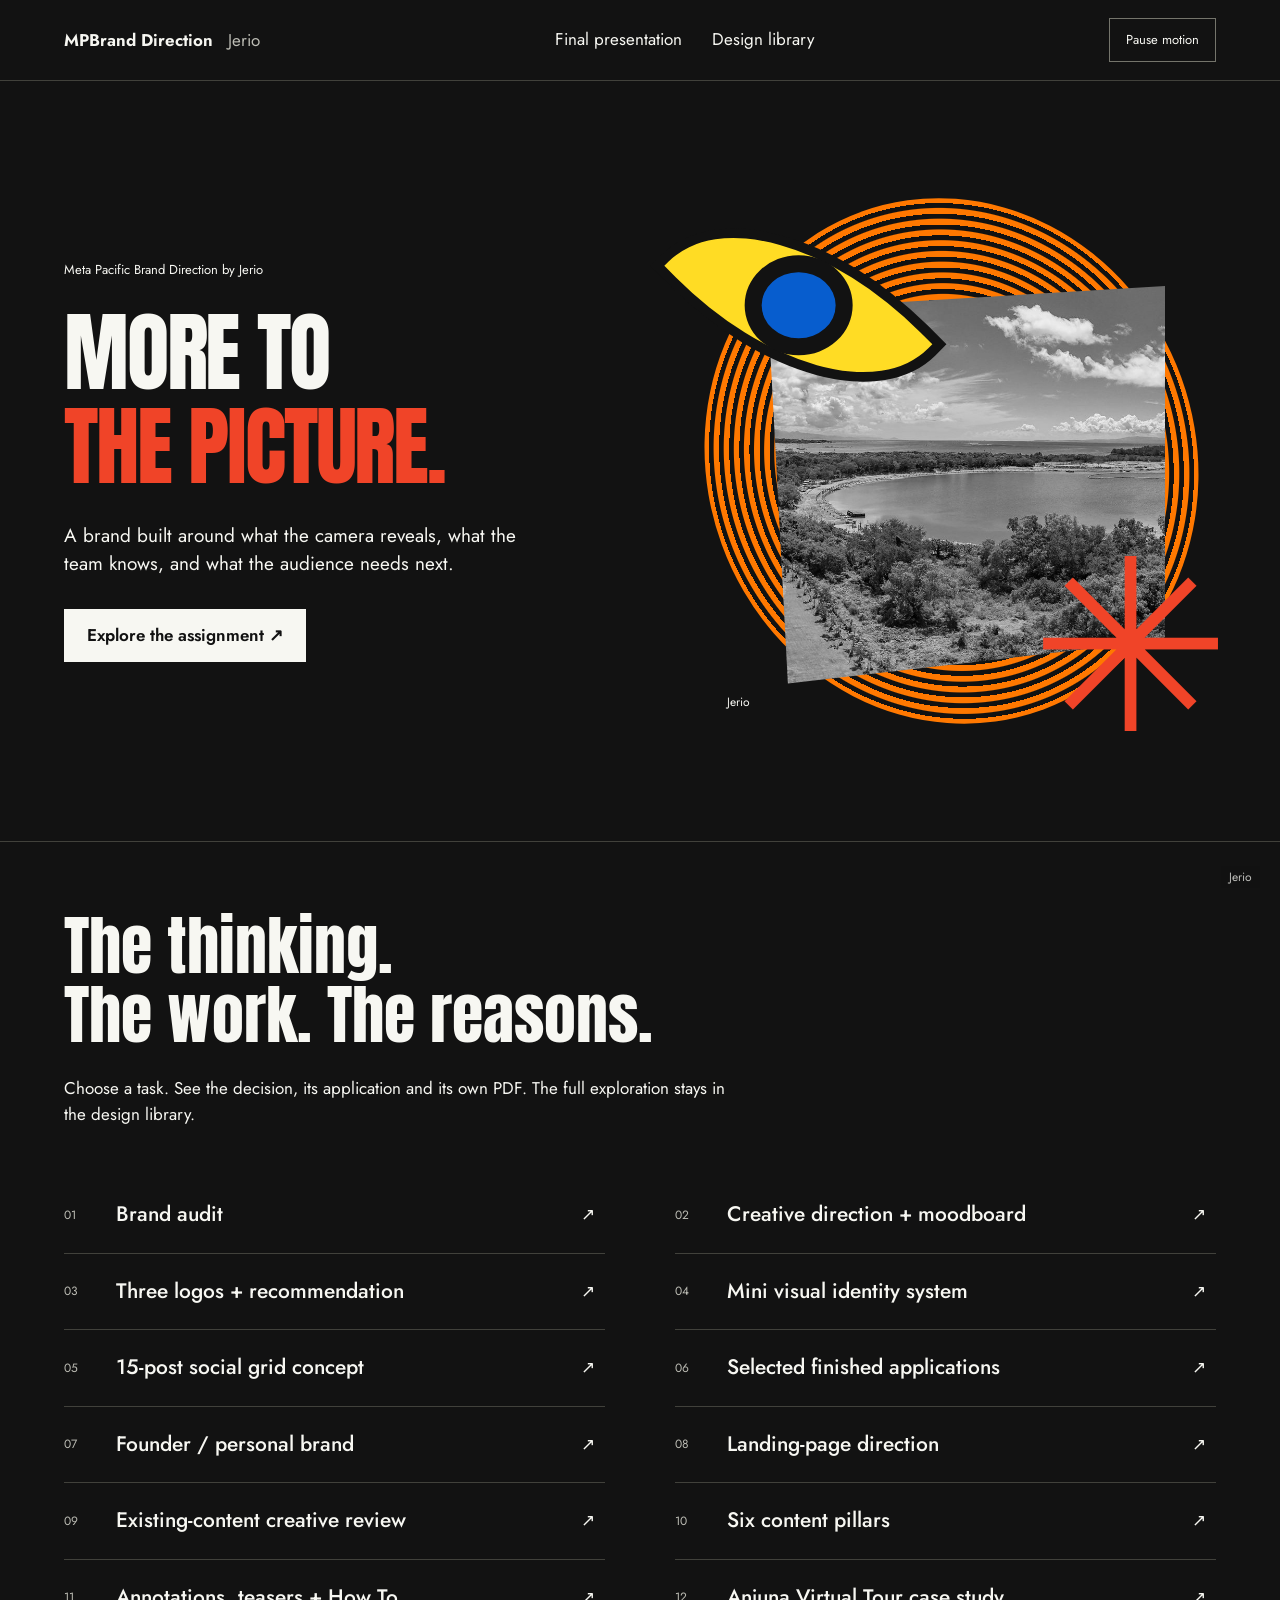
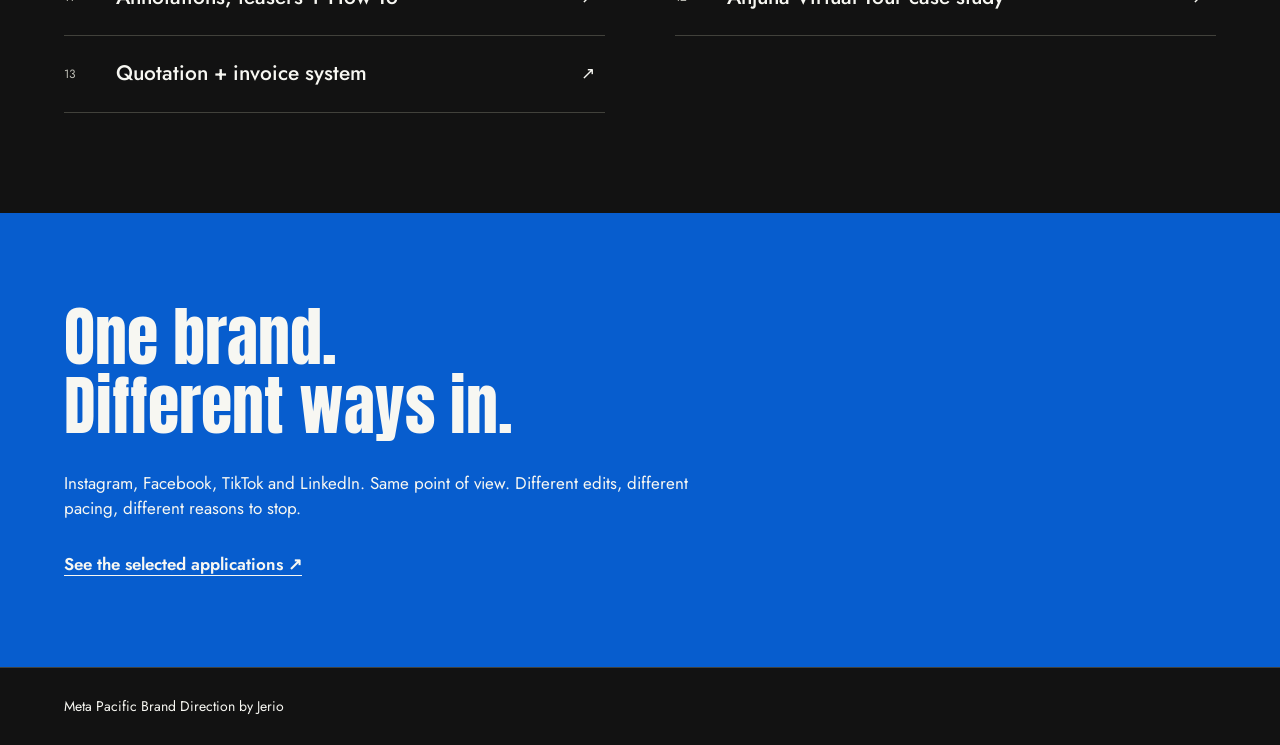
==== commit fe28ef45: "Build the task-led brand presentation and separate PDF system Separate the final presentation from t" ====
--- a/index.html
+++ b/index.html
@@ -1,72 +1,2 @@
-<!doctype html>
-<html lang="en"><head><meta charset="utf-8"><meta name="viewport" content="width=device-width,initial-scale=1"><meta name="robots" content="noindex,nofollow"><title>MPBrand Direction - Jerio</title><link rel="icon" href="assets/favicon.png"><link rel="preload" href="fonts/display.ttf" as="font" type="font/ttf" crossorigin><link rel="stylesheet" href="style.css"><link rel="stylesheet" href="print.css" media="print"><script src="print.js" defer></script><script src="app.js" defer></script></head>
-<body>
-<link rel="stylesheet" href="motion.css">
-<link rel="stylesheet" href="print.css" media="print">
-<div class="motion-backdrop" aria-hidden="true"><div class="backdrop-type"><span>META PACIFIC / META PACIFIC / </span><span>META PACIFIC / META PACIFIC / </span></div><div class="backdrop-photo"><img src="assets/photos/aerial-parkland-coast.jpg" alt=""></div><div class="backdrop-cut"></div><div class="backdrop-screen"></div></div>
-<a class="skip" href="#main">Skip to content</a>
-<header class="masthead"><a class="brand" href="#top" aria-label="Meta Pacific home"><img src="logos/editorial-paper.svg" alt="Meta Pacific" width="150" height="35"></a><span class="direction-credit">Brand Direction<br><strong>by Jerio</strong></span><nav aria-label="Chapters"><a href="#work">Work</a><a href="#identity">Identity</a><a href="#posters">Artwork</a><a href="#services">Services</a><a href="#pricing">Prices</a></nav><button id="motion" aria-pressed="false">Pause motion</button></header>
-<main id="main">
-<div class="assignment-toolbar print-control"><span>MPBrand Direction - Jerio</span><a href="logo-routes.html">Logo phase + applications ↗</a><button type="button" onclick="printAssignment()">Save this page as PDF ↗</button><a href="submission/MPBrand-Direction-Jerio.pdf" download>Full assignment PDF ↓</a></div>
-<section class="hero" id="top" aria-labelledby="hero-title">
-  <div class="hero-name" aria-hidden="true"><span>META</span><span>PACIFIC</span></div>
-  <figure class="hero-image"><img src="assets/photos/aerial-bay-lagoon.jpg" alt="Aerial photograph of a coastal bay from the Meta Pacific image library" fetchpriority="high" width="1600" height="1067"></figure>
-  <div class="hero-stamp" aria-hidden="true">LOOK<br>AGAIN.</div>
-  <div class="hero-copy"><h1 id="hero-title">See the whole picture.</h1><p>Film, photography and virtual experiences.<br>Made to show what’s really there.</p><a href="#work" class="text-link">Explore the work <span aria-hidden="true">↗</span></a></div>
-</section>
-<section class="motion-stage" id="motion-direction" aria-label="Meta Pacific motion direction"><div class="motion-stage-type" aria-hidden="true"><span>CHANGE</span><span>THE ANGLE.</span></div><div class="motion-stage-photos" aria-hidden="true"><img src="assets/photos/aerial-site-building.jpg" alt=""><img src="assets/work/sakti-fpv.jpg" alt=""><img src="assets/work/kohsamui-fpv.jpg" alt=""></div><p>Meta Pacific Brand Direction <strong>by Jerio</strong></p></section>
-<section id="work" class="work section-pad">
-  <div class="section-heading"><span class="chapter-label">01 / Selected work</span><h2>Places.<br>People.<br>Perspective.</h2><p>From Anjuna Bay to Villa Koh Samui. Films and walkthroughs that show the setting, the approach and the space.</p></div>
-  <div class="work-layout">
-    <button class="feature-work media-open reveal" data-project="anjuna" aria-label="Explore Anjuna Bay"><img src="assets/photos/aerial-site-overview.jpg" alt="Coastal land seen from above" loading="lazy"><span class="work-caption"><strong>Anjuna Bay</strong><span>Film + virtual tour ↗</span></span></button>
-    <div class="work-secondary"><button class="media-open reveal" data-project="kohsamui" aria-label="Explore Villa Koh Samui"><img src="assets/work/kohsamui-fpv.jpg" alt="Villa Koh Samui interior from the existing project cover" loading="lazy"><span class="work-caption"><strong>Villa Koh Samui</strong><span>FPV film ↗</span></span></button><button class="media-open reveal" data-project="sakti" aria-label="Explore Sakti"><img src="assets/work/sakti-fpv.jpg" alt="A person in ceremonial clothing in the Sakti project cover" loading="lazy"><span class="work-caption"><strong>Sakti</strong><span>FPV film ↗</span></span></button></div>
-  </div>
-  <a class="text-link work-archive-link" href="#library">More work ↗</a>
-</section>
-<section class="identity section-pad" id="identity">
-  <h2>Made to leave a mark.</h2>
-  <div class="identity-layout"><div class="identity-context"><p>Three directions. One name.</p><p>Editorial, an upright Signal with a line, and the new Studio lockup. Each includes the reason behind the design and a complete social application set.</p><div class="route-controls" role="group" aria-label="Logo direction"><button data-route="editorial" aria-pressed="true">01 / Editorial</button><button data-route="signal" aria-pressed="false">02 / Signal</button><button data-route="studio" aria-pressed="false">03 / Studio</button></div><p id="route-description">EDITORIAL: bold and light letterforms make the complete name clear. The dot connects both parts while leaving the photography room to lead.</p><a class="text-link" id="logo-download" href="logos/editorial-paper.svg" download>Download outlined SVG ↗</a><p style="margin-top:24px"><a class="text-link" href="logo-routes.html">Explore the logo phase ↗</a></p></div>
-  <div class="logo-stage" id="logo-stage"><img id="route-logo" src="logos/editorial-paper.svg" alt="Meta Pacific Editorial wordmark"><div class="logo-usage"><img class="usage-mark" src="logos/editorial-paper.svg" alt="Small-size logo application"><span>Small enough to sign a frame.<br>Strong enough to lead a poster.</span></div></div></div>
-  <div class="system-strip"><div class="swatch paper">Paper <span>#F1F0E9</span></div><div class="swatch ink">Ink <span>#121212</span></div><div class="swatch red">Signal <span>#F04428</span></div><div class="swatch yellow">Campaign only <span>#E9F044</span></div><div class="type-sample">Aa <span>Condensed display<br>Plain-spoken body</span></div></div>
-</section>
-<section class="instagram-studies section-pad" id="instagram" aria-labelledby="instagram-title"><div class="service-intro"><div><span class="chapter-label">@metapacific_ / Three selected designs</span><h2 id="instagram-title">Keep the work.<br>Sharpen the story.</h2></div><div><p>Three published posts from the profile, including collaborations. A cover-and-caption study: what already works, what to simplify, and how it informs the new direction.</p><a class="text-link" href="https://www.instagram.com/metapacific_/" target="_blank" rel="noopener">View the Instagram profile ↗</a></div></div>
-  <div class="instagram-grid">
-    <article><a class="instagram-cover" href="https://www.instagram.com/metapacific_/reel/DUKG1cMEZ5h/" target="_blank" rel="noopener"><img src="artwork/instagram-reference-1.png" alt="Published Rote land cover with beach access, road and plot annotations" loading="lazy"></a><span class="chapter-label">01 / Rote beachfront land</span><h3>Make the site<br>easy to read.</h3><p class="instagram-source">Meta Pacific / 30 January 2026</p><dl><dt>Keep</dt><dd>The real site overview, plot outline and access markers. They answer practical questions about the land.</dd><dt>Refine</dt><dd>Separate the opening hook from the specification frame. Avoid making the area, road and beach labels compete at the same size.</dd><dt>Apply</dt><dd>Open with “Beachfront. With a way in.” Follow with one annotation at a time: plot, road, beach. Put current terms on a separate, checked information slide.</dd></dl><a class="text-link" href="https://www.instagram.com/metapacific_/reel/DUKG1cMEZ5h/" target="_blank" rel="noopener">Original post ↗</a></article>
-    <article><a class="instagram-cover" href="https://www.instagram.com/metapacific_/reel/DSmWvyeCKBX/" target="_blank" rel="noopener"><img src="artwork/instagram-reference-2.png" alt="Published Paradise Peak cover showing an illuminated villa under a large moon" loading="lazy"></a><span class="chapter-label">02 / Paradise Peak</span><h3>Let the place<br>hold the frame.</h3><p class="instagram-source">Meta Pacific × theperfectionist.villa / 23 December 2025</p><dl><dt>Keep</dt><dd>The warm building against the dark setting, and the invitation to watch the full FPV flythrough.</dd><dt>Refine</dt><dd>Use a small consistent signature and one clear title. Treat the dramatic sky as a published creative treatment, not proof of an unaltered capture.</dd><dt>Apply</dt><dd>“Paradise Peak. Follow the route.” Use the existing flythrough for the sequence, then hold a quiet end frame with one next step.</dd></dl><a class="text-link" href="https://www.instagram.com/metapacific_/reel/DSmWvyeCKBX/" target="_blank" rel="noopener">Original post ↗</a></article>
-    <article><a class="instagram-cover" href="https://www.instagram.com/alban.kibarer/reel/DTSb8BEEkUP/" target="_blank" rel="noopener"><img src="artwork/instagram-reference-3.png" alt="Published Cocoon cover with a circular pool, architecture and a click prompt" loading="lazy"></a><span class="chapter-label">03 / Cocoon at K-Club Ubud</span><h3>A vision.<br>With context.</h3><p class="instagram-source">alban.kibarer × Meta Pacific / 9 January 2026</p><dl><dt>Keep</dt><dd>The distinctive circular forms and project name. The caption introduces the development vision and the journey ahead.</dd><dt>Refine</dt><dd>Give the image more breathing room. Replace competing title and click graphics with one name, one context line and one action.</dd><dt>Apply</dt><dd>“Cocoon. A new chapter at K-Club Ubud.” Pair the visualised space with clearly labelled project updates; do not imply that the depicted development is already complete.</dd></dl><a class="text-link" href="https://www.instagram.com/alban.kibarer/reel/DTSb8BEEkUP/" target="_blank" rel="noopener">Original collaboration ↗</a></article>
-  </div>
-</section>
-<section id="posters" class="posters section-pad">
-  <div class="section-heading"><h2>Off the grid.<br>On the feed.</h2><p>Print attitude. Real places. Eighteen artwork studies across film, property, how-to, founder and studio content.</p></div>
-  <div class="poster-tools"><span>Artwork studies, not published campaigns</span><div><button id="feed-toggle" aria-pressed="false">View feed</button><button id="previous-poster" aria-label="Previous artworks">←</button><button id="next-poster" aria-label="Next artworks">→</button></div></div>
-  <div id="poster-track" class="poster-track" tabindex="0" aria-label="Artwork gallery. Scroll horizontally or use arrow buttons"></div>
-  <div class="campaign-rule"><strong>One system.<br>Different volumes.</strong><p>Keep the real image clear. Push the crop, scale and type around it. Save heavy print texture for campaign artwork, not property evidence.</p></div>
-</section>
-<section class="tour section-pad" id="tour"><div class="tour-title"><h2>Don’t just watch.<br>Walk through.</h2><p>Anjuna Bay’s existing virtual tour lets people explore the place themselves.</p></div><button class="tour-cover media-open" data-project="anjuna-tour"><img src="tour-preview.png" alt="Screenshot of the supplied Anjuna Bay opening panorama" loading="lazy"><span>Open the Anjuna tour ↗</span></button></section>
-<section class="library section-pad" id="library"><span class="chapter-label">The archive / Film, photography &amp; spatial work</span><h2>Work.</h2><p>Land, resorts, villas and the spaces between them. Explore photography, FPV films and virtual-tour projects.</p><div class="library-toolbar"><div role="group" aria-label="Work filter"><button data-filter="All" aria-pressed="true">All work</button><button data-filter="Photography" aria-pressed="false">Photography</button><button data-filter="Project covers" aria-pressed="false">Films &amp; tours</button></div><span id="asset-count" role="status">Loading work…</span></div><div class="asset-grid" id="asset-grid"></div></section>
-<section class="services section-pad" id="services" aria-labelledby="services-title">
-  <div class="service-intro"><div><span class="chapter-label">What we do / 10 disciplines</span><h2 id="services-title">From the brief.<br>To the buyer.</h2></div><div><p>Plan what needs to be said. Shoot what needs to be seen. Build somewhere for the viewer to act.</p><p>Strategy, production, design and technology, scoped around the job. The services below follow <a href="https://metapacific.co/services/" target="_blank" rel="noopener">metapacific.co</a>. Each includes a proposed content direction.</p></div></div>
-  <div class="service-list">
-    <details class="service-row" open><summary><span>01</span><h3>Strategy</h3><span class="service-tag">Positioning / Message / Plan</span><span class="service-plus" aria-hidden="true">+</span></summary><div class="service-body"><div><p>For a developer with an unfinished site, or a founder whose work is stronger than the way it is presented. Start by deciding what the audience needs to understand before production begins.</p><h4>Scope &amp; delivery</h4><ul><li>Brand and audience audit</li><li>Positioning and message lines</li><li>Content structure and enquiry path</li><li>Written production and page plan</li></ul><a href="https://metapacific.co/services/strategy/" target="_blank" rel="noopener">Service details ↗</a></div><div class="content-direction"><span>Proposed carousel / 3 frames</span><h4>Before the shoot,<br>answer this.</h4><p>Who needs to say yes? What do they still need to see? Where should they go next?</p><p class="direction-caption">Caption: “A shot list comes after the brief. Start with the buyer’s questions, then decide which image answers each one.”</p></div></div></details>
-    <details class="service-row"><summary><span>02</span><h3>Visual production</h3><span class="service-tag">Film / Photography / Direction</span><span class="service-plus" aria-hidden="true">+</span></summary><div class="service-body"><div><p>Hospitality, property and lifestyle shoots with one visual direction across film, photography and founder content. Plan the story, capture it, then edit and grade the work as a set.</p><h4>Scope &amp; delivery</h4><ul><li>Brand and campaign films</li><li>Hospitality and real-estate stills</li><li>Founder interviews and directed content</li><li>Finished films, stills and social cuts</li></ul><a href="https://metapacific.co/services/visual-production/" target="_blank" rel="noopener">Service details ↗</a></div><div class="content-direction"><span>Proposed Reel / Establish, enter, detail</span><h4>A place is more<br>than its best angle.</h4><p>Open on the setting. Follow the arrival. Finish on the light, texture and small details that make the place feel specific.</p><p class="direction-caption">Caption: “The wide shot tells you where you are. The next shot should tell you why you would stay.”</p></div></div></details>
-    <details class="service-row"><summary><span>03</span><h3>Drone &amp; FPV</h3><span class="service-tag">Setting / Access / Movement</span><span class="service-plus" aria-hidden="true">+</span></summary><div class="service-body"><div><p>Make terrain, access and connected spaces understandable. Use conventional aerial footage for orientation and an FPV route to carry the viewer through the project.</p><h4>Scope &amp; delivery</h4><ul><li>Flight path and capture planning</li><li>Aerial establishing shots and plates</li><li>FPV walkthrough and spatial tour</li><li>Short-form cuts from the same flight</li></ul><a href="https://metapacific.co/services/drone-fpv/" target="_blank" rel="noopener">Service details ↗</a></div><div class="content-direction"><span>Proposed Reel / Aerial to FPV</span><h4>Show the approach.<br>Then take us in.</h4><p>Use a wide view to locate the site. Cut to the entry route. Keep the movement readable through the final space.</p><p class="direction-caption">Caption: “A flyover shows the setting. A walkthrough shows how it connects. Plan both around what the viewer needs to understand.”</p></div></div></details>
-    <details class="service-row"><summary><span>04</span><h3>Virtual tours</h3><span class="service-tag">360 / Property / Pre-construction</span><span class="service-plus" aria-hidden="true">+</span></summary><div class="service-body"><div><p>For buyers who cannot visit yet. Build a walkthrough of the land, villa or resort, or use approved 3D renders for a pre-construction experience.</p><h4>Scope &amp; delivery</h4><ul><li>360 capture and interactive assembly</li><li>Sales-team presentation</li><li>Hosted tour and selected stills</li><li>Embed ready for a launch page</li></ul><a href="https://metapacific.co/services/virtual-tours/" target="_blank" rel="noopener">Service details ↗</a></div><div class="content-direction"><span>Proposed Story / Screen recording + tour link</span><h4>Take a look.<br>Choose a direction.</h4><p>Record the actual tour moving between two connected spaces. End with a native link sticker that opens the walkthrough.</p><p class="direction-caption">Caption: “Where does this room lead? Open the tour and look around before you plan the visit.”</p></div></div></details>
-    <details class="service-row"><summary><span>05</span><h3>Social &amp; content systems</h3><span class="service-tag">Pillars / Formats / Rhythm</span><span class="service-plus" aria-hidden="true">+</span></summary><div class="service-body"><div><p>Turn a production into a continuing conversation. Define the subjects, hooks and formats, then build a publishing rhythm the team can maintain.</p><h4>Scope &amp; delivery</h4><ul><li>Content strategy and pillar map</li><li>Hooks, formats and a usable calendar</li><li>First set of posts from production</li><li>Founder content from real conversation</li></ul><a href="https://metapacific.co/services/social-content/" target="_blank" rel="noopener">Service details ↗</a></div><div class="content-direction"><span>Proposed feed sequence / Place, process, person</span><h4>One shoot.<br>More to say.</h4><p>Follow the project film with a route breakdown, a still-image story and a short answer from the person behind the brief.</p><p class="direction-caption">Caption: “Don’t post the same film three times. Give each cut a different job: show the place, explain a choice, answer a question.”</p></div></div></details>
-    <details class="service-row"><summary><span>06</span><h3>Brand &amp; design</h3><span class="service-tag">Identity / Type / Templates</span><span class="service-plus" aria-hidden="true">+</span></summary><div class="service-body"><div><p>Make the film, the sales presentation and the page recognisably part of the same business. Set the direction, build the templates, then apply them to real launch material.</p><h4>Scope &amp; delivery</h4><ul><li>Brand direction and typography</li><li>Graphic, icon and template systems</li><li>Presentations and cross-channel layouts</li><li>Core templates and an applied launch set</li></ul><a href="https://metapacific.co/services/brand-design/" target="_blank" rel="noopener">Service details ↗</a></div><div class="content-direction"><span>Proposed carousel / Mark to application</span><h4>The logo is<br>the beginning.</h4><p>Show the wordmark first, then the same identity on a feed post, a carousel and a moving-image title frame.</p><p class="direction-caption">Caption: “A brand needs to work after the logo slide. Here is how the same type, colour and spacing carry across the launch.”</p></div></div></details>
-    <details class="service-row"><summary><span>07</span><h3>Web &amp; landing pages</h3><span class="service-tag">Film / Tour / Enquiry</span><span class="service-plus" aria-hidden="true">+</span></summary><div class="service-body"><div><p>Give the film and tour a page built around the next step. Map what the viewer needs to see, where they enquire and how the response is measured.</p><h4>Scope &amp; delivery</h4><ul><li>Campaign pages and microsites</li><li>Film and tour embeds</li><li>Lead form and confirmation</li><li>Tracking and analytics setup</li></ul><a href="https://metapacific.co/services/web-landing-pages/" target="_blank" rel="noopener">Service details ↗</a></div><div class="content-direction"><span>Proposed carousel / Three page moments</span><h4>Watch.<br>Explore. Enquire.</h4><p>Show a page mockup in three crops: the opening film, the interactive tour and the enquiry section.</p><p class="direction-caption">Caption: “The film gets attention. The tour answers questions. The form gives an interested viewer somewhere to go.”</p></div></div></details>
-    <details class="service-row"><summary><span>08</span><h3>AI video &amp; generative media</h3><span class="service-tag">References / Iteration / Review</span><span class="service-plus" aria-hidden="true">+</span></summary><div class="service-body"><div><p>A service listed on the website for directed extensions and alternative treatments. References set the look, and every piece is reviewed before delivery.</p><h4>Scope &amp; delivery</h4><ul><li>AI-augmented video and image work</li><li>Scene extension and interview illustration</li><li>Graphic and subtitle systems</li><li>Approved pieces and usage boundaries</li></ul><a href="https://metapacific.co/services/ai-media/" target="_blank" rel="noopener">Service details ↗</a></div><div class="content-direction"><span>Proposed educational carousel / Type-led</span><h4>What stays real?<br>What gets changed?</h4><p>Explain the distinction between captured footage, an approved extension and a rejected treatment. Use labels and diagrams, not invented project evidence.</p><p class="direction-caption">This review uses real photography and type only. Listing this service does not introduce generated images into the brand direction.</p></div></div></details>
-    <details class="service-row"><summary><span>09</span><h3>Growth systems</h3><span class="service-tag">CRM / Tracking / Testing</span><span class="service-plus" aria-hidden="true">+</span></summary><div class="service-body"><div><p>Connect the enquiry to a named lead and a clear follow-up. Establish what is running, test one change, and record what is worth repeating.</p><h4>Scope &amp; delivery</h4><ul><li>Landing experiments and outbound</li><li>CRM setup and enquiry routing</li><li>Campaign testing and tracking</li><li>Working capture path and test notes</li></ul><a href="https://metapacific.co/services/growth/" target="_blank" rel="noopener">Service details ↗</a></div><div class="content-direction"><span>Proposed carousel / Enquiry to follow-up</span><h4>The form was sent.<br>What happens next?</h4><p>Show a labelled mockup: enquiry, CRM record, assigned owner, next contact. Keep example data clearly fictional.</p><p class="direction-caption">Caption: “A lead should not disappear into an inbox. Make the handoff clear before sending more people to the page.”</p></div></div></details>
-    <details class="service-row"><summary><span>10</span><h3>Bespoke creative-tech</h3><span class="service-tag">Tools / Automation / Handover</span><span class="service-plus" aria-hidden="true">+</span></summary><div class="service-body"><div><p>For a repetitive task or an experience that needs a small custom piece. Define the bottleneck, build what removes it and name the person who will run it.</p><h4>Scope &amp; delivery</h4><ul><li>Custom integrations and automations</li><li>Project-specific digital experiences</li><li>Working tool or workflow</li><li>Documented handover</li></ul><a href="https://metapacific.co/services/creative-tech/" target="_blank" rel="noopener">Service details ↗</a></div><div class="content-direction"><span>Proposed demo Reel / Manual to connected</span><h4>Less copying.<br>More making.</h4><p>Show a labelled workflow mockup moving one request through intake, assignment and delivery. Demonstrate the steps without inventing time-saving results.</p><p class="direction-caption">Caption: “Start with the task your team repeats. Build the smallest tool that removes the repeat, then hand it over properly.”</p></div></div></details>
-  </div>
-</section>
-<section class="pricing section-pad" id="pricing" aria-labelledby="pricing-title">
-  <div class="service-intro"><div><span class="chapter-label">Prices &amp; services / Website content direction</span><h2 id="pricing-title">A launch.<br>A rhythm.<br>A partnership.</h2></div><div><p>One project, ongoing creative support, or a year of connected work. Start with the scale of the job.</p><a class="text-link" href="https://metapacific.co/pricing/" target="_blank" rel="noopener">Prices on metapacific.co ↗</a></div></div>
-  <article class="launch-offer"><div class="offer-image"><img src="assets/photos/aerial-site-overview.jpg" alt="Aerial view of a coastal development" loading="lazy"><span>SEE THE SITE.<br>UNDERSTAND<br>THE PROJECT.</span></div><div class="offer-copy"><span class="chapter-label">01 / One-time launch</span><h3>Immersive<br>Property Launch</h3><p>For Bali developers with five or more units. Help a remote buyer understand the project before construction is complete.</p><ul><li>Virtual tour</li><li>FPV walkthrough</li><li>Aerial footage</li><li>Sales-oriented property film</li><li>Short-form social assets</li></ul><p class="offer-price"><span>IDR</span> 25,000,000</p><p class="price-qualifier">Website reference price for one launch. Final scope can change the price.</p><a class="text-link" href="https://metapacific.co/contact/" target="_blank" rel="noopener">Request a project review ↗</a></div></article>
-  <div class="ongoing-offers"><article><span class="chapter-label">02 / Monthly</span><h3>Keep the work<br>moving.</h3><p>Monthly Creative Subscription for video, motion, social creative, design and landing-page updates. Requests are prioritised against the production queue.</p><ul><li>Agreed request volume and publishing cadence</li><li>Revisions within the agreed scope</li><li>Turnaround set by the work in production</li></ul><strong>Quoted after the brief</strong><a href="https://metapacific.co/pricing/" target="_blank" rel="noopener">Monthly scope ↗</a></article><article><span class="chapter-label">03 / Annual</span><h3>Plan the<br>year together.</h3><p>Annual Partnership for recurring production, launches and reporting, with Meta Pacific working across creative, technology and growth.</p><ul><li>Annual content and production roadmap</li><li>Campaign planning and recurring production</li><li>Website, CRM and measurement support</li></ul><strong>Scoped to the year ahead</strong><a href="https://metapacific.co/pricing/" target="_blank" rel="noopener">Partnership scope ↗</a></article></div>
-  <p class="custom-scope">Need only a film, FPV shoot, tour or website? One-off projects outside the launch offer are quoted after the brief.</p>
-  <div class="content-examples"><div class="section-heading"><span class="chapter-label">Proposed content / Feed, carousel &amp; Story</span><h3>Put the offer<br>in the feed.</h3><p>Three applied mockups. Use the same service, audience and next step across each format.</p></div><div class="offer-mockups"><article><div class="offer-post offer-post-photo"><img src="assets/photos/aerial-bay-lagoon.jpg" alt="Coastal setting used in a proposed property-launch feed post" loading="lazy"><img class="post-logo" src="logos/editorial-paper.svg" alt="Meta Pacific"><span class="mock-label">PROPERTY LAUNCH / BALI</span><h4>Before<br>the visit.</h4><p>Film. FPV. Aerial. Virtual tour.<br>One project, understood from a distance.</p><strong>IDR 25,000,000 <small>reference / scope applies</small></strong></div><span class="mock-format">Feed / 1080 × 1350 direction</span><p class="mock-caption">“Give a remote buyer the setting, the route and a way to look around. Immersive Property Launch for Bali developments with five or more units. Send the project for a scope review.”</p></article><article><div class="offer-post offer-post-type"><img class="post-logo" src="logos/editorial-ink.svg" alt="Meta Pacific"><span class="mock-label">CAROUSEL / OPENING FRAME</span><h4>What does<br>a buyer<br>need to see?</h4><ol><li>The setting.</li><li>The way in.</li><li>The space.</li></ol><p>Swipe through the project.<br>Then open the tour. →</p></div><span class="mock-format">Carousel / Four-frame sequence</span><p class="mock-caption">1. Open with the question. 2. Show the setting with an aerial. 3. Explain the route with FPV stills. 4. Link the virtual tour and invite a project review.</p></article><article><div class="offer-post offer-post-story"><img src="assets/work/kohsamui-fpv.jpg" alt="Villa interior used in a proposed virtual-tour Story" loading="lazy"><img class="post-logo" src="logos/editorial-paper.svg" alt="Meta Pacific"><span class="mock-label">STORY / VIRTUAL TOURS</span><h4>Your next<br>step is<br>inside.</h4><span class="mock-sticker">Explore the tour ↗</span></div><span class="mock-format">Story / 1080 × 1920 direction</span><p class="mock-caption">Use a screen recording from an approved tour. Keep the logo above the action and place a native tour-link sticker in the clear lower area.</p></article></div></div>
-</section>
-<footer class="review-footer">Meta Pacific Brand Direction by Jerio</footer>
-</main>
-<dialog id="viewer" aria-labelledby="viewer-title"><div class="dialog-head"><h2 id="viewer-title"></h2><button id="close-viewer">Close ×</button></div><div id="viewer-body"></div></dialog>
-</body></html>
+<!doctype html><html lang="en"><head><meta charset="utf-8"><meta name="viewport" content="width=device-width,initial-scale=1"><meta name="robots" content="noindex"><title>MPBrand Direction - Jerio</title><link rel="icon" href="assets/favicon.png"><link rel="stylesheet" href="presentation.css?v=20260913-2"><script src="presentation.js?v=20260913-2" defer></script></head><body><a class="skip" href="#main">Skip to assignment</a><header class="review-nav"><a href="./" class="site-name">MPBrand Direction <span>Jerio</span></a><nav><a href="#tasks">Final presentation</a><a href="library.html">Design library</a></nav><button class="motion-toggle" aria-pressed="false">Pause motion</button></header>
+<main id="main"><section class="assignment-hero"><div class="hero-message"><p class="eyebrow">Meta Pacific Brand Direction by Jerio</p><h1>MORE TO<br><span>THE PICTURE.</span></h1><p>A brand built around what the camera reveals, what the team knows, and what the audience needs next.</p><a class="primary" href="#tasks">Explore the assignment ↗</a></div><div class="hero-art" aria-hidden="true"><div class="optical-disc"></div><img src="assets/photos/aerial-bay-lagoon.jpg" alt=""><div class="cutout-eye"><i></i></div><span class="hero-star">✳</span><div class="art-signature">Jerio</div></div></section><section class="task-directory" id="tasks"><h2>The thinking.<br>The work. The reasons.</h2><p>Choose a task. See the decision, its application and its own PDF. The full exploration stays in the design library.</p><div id="task-links" class="task-links"></div></section><section class="closing-note"><h2>One brand.<br>Different ways in.</h2><p>Instagram, Facebook, TikTok and LinkedIn. Same point of view. Different edits, different pacing, different reasons to stop.</p><a href="phase.html?task=applications">See the selected applications ↗</a></section></main><footer>Meta Pacific Brand Direction by Jerio</footer><span class="jerio-mark" aria-hidden="true">Jerio</span></body></html>
--- a/presentation.css
+++ b/presentation.css
@@ -0,0 +1,13 @@
+@font-face{font-family:Display;src:url('fonts/display.ttf');font-display:swap}@font-face{font-family:Body;src:url('fonts/body.ttf');font-weight:100 900;font-display:swap}
+:root{--ink:#121212;--paper:#f7f7f2;--red:#f04428;--blue:#075dce;--yellow:#ffdc24;--orange:#ff7800;--muted:#bcbcb4;--line:#41413b;--gutter:clamp(20px,5vw,80px);color-scheme:dark}
+*{box-sizing:border-box}html{scroll-behavior:smooth;scroll-padding-top:90px}body{margin:0;background:var(--ink);color:var(--paper);font:17px/1.5 Body,Arial,sans-serif}a{color:inherit;text-underline-offset:5px}button,input,select,textarea{font:inherit}button{cursor:pointer;min-height:44px;color:inherit;background:transparent;border:1px solid #74746b;padding:10px 16px}a:focus-visible,button:focus-visible,summary:focus-visible,input:focus-visible,select:focus-visible{outline:3px solid var(--yellow);outline-offset:5px}img{display:block;max-width:100%;height:auto}h1,h2,h3,p{margin:0}h1,h2{font-family:Display,Arial,sans-serif;font-weight:400;line-height:1.08}h1{font-size:clamp(48px,8vw,116px)}h2{font-size:clamp(38px,5vw,76px)}h3{font-size:25px;line-height:1.2}p{max-width:68ch}p+p{margin-top:16px}small{font-size:13px}.skip{position:fixed;left:20px;top:-70px;background:var(--paper);color:var(--ink);padding:12px;z-index:9}.skip:focus{top:5px}
+.review-nav{position:relative;z-index:2;display:flex;align-items:center;justify-content:space-between;gap:24px;padding:18px var(--gutter);border-bottom:1px solid var(--line);min-height:76px}.review-nav a{text-decoration:none}.site-name{font-weight:650;line-height:1.1}.site-name span{font-weight:400;color:var(--muted);margin-left:10px}.review-nav nav{display:flex;gap:30px}.review-nav button{font-size:13px}.jerio-mark{position:fixed;bottom:12px;right:20px;color:var(--paper);background:var(--ink);padding:2px 8px;font-size:12px;z-index:3;pointer-events:none;opacity:.75}footer{padding:28px var(--gutter);border-top:1px solid var(--line);font-size:14px}
+.assignment-hero{display:grid;grid-template-columns:1.15fr 1fr;gap:5%;padding:64px var(--gutter);min-height:min(760px,calc(100svh - 76px));align-items:center;overflow:clip}.eyebrow{font-size:13px;margin-bottom:26px}.hero-message{position:relative;z-index:1}.hero-message h1{font-size:clamp(52px,6.8vw,104px);letter-spacing:-.025em}.hero-message h1 span{color:var(--red)}.hero-message>p:not(.eyebrow){font-size:19px;max-width:42ch;margin-top:28px}.primary{display:inline-block;background:var(--paper);color:var(--ink);padding:14px 23px;text-decoration:none;margin-top:30px;font-weight:600}.hero-art{height:530px;position:relative;isolation:isolate}.hero-art>img{position:absolute;inset:17% 3% 5% 12%;height:75%;width:78%;object-fit:cover;clip-path:polygon(0 6%,100% 0,100% 89%,5% 100%);filter:grayscale(1);z-index:1}.optical-disc{position:absolute;inset:0 4% 0 0;border-radius:50%;background:repeating-radial-gradient(ellipse at center,var(--orange) 0 5px,var(--ink) 6px 10px);transform:rotate(-20deg)}.cutout-eye{position:absolute;width:52%;height:29%;left:-8%;top:6%;border-radius:90% 0 90% 0;transform:rotate(45deg);background:var(--yellow);z-index:2;display:grid;place-items:center;border:10px solid var(--ink)}.cutout-eye i{display:block;width:44%;height:75%;border-radius:50%;background:var(--blue);border:17px solid var(--ink);transform:rotate(-45deg)}.hero-star{position:absolute;right:-3%;bottom:-8%;font-size:240px;line-height:1;color:var(--red);z-index:2}.art-signature{position:absolute;bottom:15px;left:20px;z-index:2;font-size:12px}.task-directory{padding:70px var(--gutter) 100px;border-top:1px solid var(--line)}.task-directory>p{margin:26px 0 50px}.task-links{display:grid;grid-template-columns:1fr 1fr;gap:0 6%}.task-link{display:grid;grid-template-columns:38px 1fr 24px;align-items:center;gap:14px;padding:22px 0;text-decoration:none;border-bottom:1px solid var(--line)}.task-link span:first-child{color:var(--muted);font-size:12px}.task-link strong{font-size:21px;font-weight:500}.task-link:hover strong{color:var(--yellow)}.closing-note{padding:90px var(--gutter);background:var(--blue)}.closing-note p{margin:30px 0}.closing-note a{font-weight:600}
+.phase-head{padding:60px var(--gutter) 48px;border-bottom:1px solid var(--line);position:relative}.phase-head h1{max-width:14ch}.phase-head>p{margin:24px 0;font-size:21px}.phase-controls{display:flex;gap:15px;align-items:center;flex-wrap:wrap;margin-top:30px;font-size:14px}.phase-controls a{padding:10px 0}.chapter-no{font-size:13px;color:var(--muted);display:block;margin-bottom:24px}.phase-block{padding:50px var(--gutter);border-bottom:1px solid var(--line)}.phase-block>h2{margin-bottom:28px;font-size:clamp(32px,4vw,56px)}.phase-block>p{margin-bottom:24px}.phase-grid{display:grid;grid-template-columns:1.3fr 1fr;gap:40px;align-items:start}.phase-grid>div{min-width:0}.phase-grid img{width:100%;max-height:620px;object-fit:contain}.reason{padding:28px;border-left:5px solid var(--red);background:#1c1c19;margin:30px 0}.reason h3{margin-bottom:14px}.decision-list{display:grid;grid-template-columns:repeat(3,1fr);gap:32px}.decision-list h3{color:var(--yellow);margin-bottom:16px}.decision-list p{font-size:17px}.source-note{font-size:13px;color:var(--muted);margin-top:20px!important}.reference-shelf{display:grid;grid-template-columns:repeat(4,minmax(0,1fr));gap:24px}.reference-shelf figure{margin:0}.reference-shelf img{width:100%;height:330px;object-fit:contain;background:#20201d}.reference-shelf figcaption{font-size:14px;margin-top:14px}.reference-shelf strong{display:block}.logo-comparison{display:grid;gap:30px}.logo-choice{display:grid;grid-template-columns:1.1fr 1fr;gap:40px;padding:35px 0;border-bottom:1px solid var(--line);align-items:center}.logo-choice img{width:100%;height:160px;object-fit:contain;background:var(--paper);padding:26px}.logo-choice h3{margin-bottom:15px}.logo-choice p{margin-bottom:14px}.palette{display:grid;grid-template-columns:repeat(5,1fr);gap:0;margin:30px 0}.swatch{min-height:160px;padding:20px;color:#121212;display:flex;flex-direction:column;justify-content:space-between}.swatch b{font-size:23px}.type-demo{font-family:Display;font-size:clamp(46px,8vw,110px);line-height:1.05;padding:35px 0;color:var(--yellow)}.rules-grid{display:grid;grid-template-columns:1fr 1fr;gap:30px}.rules-grid h3{margin-bottom:12px}.pillars{display:grid;grid-template-columns:1fr 1fr;gap:36px}.pillar{padding:28px;border-top:6px solid var(--blue);background:#1c1c19}.pillar:nth-child(2n){border-color:var(--red)}.pillar h3{font-size:31px;margin-bottom:18px}.pillar .hook{font-family:Display;font-size:32px;color:var(--yellow);margin:22px 0}.pillar dl{margin-bottom:0}.pillar dt{font-size:13px;color:var(--muted);margin-top:15px}.pillar dd{margin:4px 0}.platforms{display:grid;grid-template-columns:1fr 1fr;gap:28px}.platforms article{padding:26px;background:#24241f}.platforms h3{margin-bottom:18px}.platforms p{margin-bottom:14px}
+.social-grid{display:grid;grid-template-columns:repeat(3,minmax(0,1fr));gap:12px;margin:28px auto;max-width:1050px}.social-grid figure{margin:0}.social-grid figcaption{font-size:12px;margin:8px 0 22px;color:var(--muted)}.social-art{container-type:inline-size;aspect-ratio:4/5;position:relative;isolation:isolate;background:var(--blue);overflow:hidden;color:var(--paper)}.social-art img.photo{width:100%;height:100%;object-fit:cover;position:absolute;inset:0;z-index:-1}.social-art .brand{position:absolute;left:7%;top:5%;width:37%;height:7%;object-fit:contain;object-position:left}.social-art .headline{font-family:Display;font-size:17cqw;line-height:1.05;position:absolute;left:7%;right:7%;top:23%;white-space:pre-line}.social-art .small-copy{position:absolute;left:7%;bottom:9%;right:7%;font-size:3.5cqw;line-height:1.25}.social-art .credit{position:absolute;right:7%;bottom:3%;font-size:2.8cqw}.social-art .symbol{position:absolute;font-size:60cqw;line-height:1;right:-8%;bottom:7%;z-index:-1}.social-art.poster-red{background:var(--red);color:var(--ink)}.social-art.poster-red .photo{height:42%;top:auto;bottom:0;filter:grayscale(1);mix-blend-mode:multiply}.social-art.poster-red .headline{top:18%;font-size:18cqw}.social-art.photo-full .photo{filter:brightness(.6)}.social-art.photo-full .headline{top:38%;font-size:15cqw}.social-art.paper{background:var(--paper);color:var(--ink)}.social-art.paper .photo{height:46%;top:auto;bottom:15%}.social-art.paper .headline{font-family:Body;font-size:11cqw;top:17%;font-weight:500}.social-art.optical{background:repeating-radial-gradient(ellipse at 65% 73%,var(--blue) 0 3px,var(--ink) 4px 9px)}.social-art.optical .headline{background:var(--yellow);color:var(--ink);padding:3%;font-size:15cqw}.social-art.yellow{background:var(--yellow);color:var(--ink)}.social-art.yellow .headline{font-size:19cqw;top:16%}.social-art.yellow .symbol{color:var(--red);bottom:-5%;font-size:75cqw}.social-art.cut .photo{inset:10% 0 0 23%;height:80%;width:77%;filter:grayscale(1)}.social-art.cut .headline{font-size:19cqw;top:19%;text-shadow:2px 2px var(--ink)}.social-art.black{background:var(--ink)}.social-art.black .headline{font-size:17cqw;color:var(--red);top:20%}.social-art.black .symbol{color:var(--blue);bottom:0;font-size:75cqw}.social-art.orange{background:var(--orange);color:var(--ink)}.social-art.orange .headline{font-family:Body;font-size:13cqw;font-weight:800;top:17%}.social-art.orange .photo{width:72%;height:38%;left:22%;top:auto;bottom:10%;transform:rotate(-8deg);filter:grayscale(1)}.social-art.portrait{aspect-ratio:9/16}.social-art.portrait .headline{top:25%}.social-art.portrait .small-copy{bottom:20%;background:var(--ink);color:var(--paper);padding:4%}.social-art.wide{aspect-ratio:1.91/1}.social-art.wide .headline{font-size:8cqw;top:22%;right:40%}.social-art.wide .brand{width:22%;height:12%}.social-art.wide .small-copy{font-size:2.2cqw;left:60%;bottom:12%}.social-art.wide .credit{font-size:2cqw}.art-row{display:grid;grid-template-columns:repeat(3,minmax(0,1fr));gap:24px;margin:30px 0}.art-row .social-art{max-height:580px}.art-row.two{grid-template-columns:1fr 1fr}.founder-hero{display:grid;grid-template-columns:1fr 1fr;gap:50px;align-items:center}.founder-name{font-family:Display;font-size:clamp(70px,8vw,130px);color:var(--red);line-height:1.1}.founder-name small{display:block;color:var(--paper);font:18px Body;margin-top:24px}.script-steps{display:grid;gap:20px}.script-steps>div{padding:20px 0;border-bottom:1px solid var(--line)}.script-steps h3{margin-bottom:10px}.source-review{display:grid;grid-template-columns:330px 1fr;gap:40px;padding:40px 0}.source-review img{max-height:540px;object-fit:contain;background:#20201d}.source-review h3{margin-bottom:15px;font-size:31px}.source-review dl{margin:20px 0}.source-review dt{font-weight:650;margin-top:16px;color:var(--yellow)}.source-review dd{margin:5px 0}.annotation-frame{position:relative}.annotation-frame span{position:absolute;left:7%;top:14%;background:var(--red);color:var(--paper);padding:8px 12px;font-size:13px;max-width:80%}.timeline{display:grid;grid-template-columns:repeat(3,1fr);gap:28px}.timeline article{padding:25px;background:#22221e}.timeline h3{margin:14px 0}.timeline img{height:240px;width:100%;object-fit:cover}.commercial-links{display:grid;grid-template-columns:1fr 1fr;gap:24px}.commercial-links a{display:flex;flex-direction:column;gap:24px;padding:30px;background:var(--paper);color:var(--ink);text-decoration:none}.commercial-links img{height:60px;max-width:70%;object-fit:contain;object-position:left}.commercial-links strong{font-size:28px}.commercial-links span{font-size:14px}.library-page{padding:60px var(--gutter)}.library-page>p{margin:30px 0}.library-page h2{margin:60px 0 30px}.library-jumps{display:flex;gap:30px;flex-wrap:wrap;padding:25px 0;border-bottom:1px solid var(--line)}.library-art{columns:4;column-gap:20px}.library-art a{display:block;margin-bottom:20px;break-inside:avoid}.library-art img{width:100%}.phase-next{display:flex;justify-content:space-between;gap:20px;padding:35px var(--gutter)}.evidence-label{font-size:12px;color:var(--muted);margin-top:10px}.screen-preview{width:100%;max-height:650px;object-fit:cover;object-position:top}.phase-block details{margin:20px 0}.phase-block summary{cursor:pointer;min-height:44px;padding:10px 0;font-weight:600}.phase-block li{margin:8px 0}
+.founder-hero>*{min-width:0}.print-grid-overview{display:none}.social-art.wide.paper .photo{left:58%;top:0;bottom:auto;width:42%;height:100%}.social-art.wide.paper .small-copy{background:var(--paper);color:var(--ink);padding:2%;font-size:2cqw}.social-art.wide .headline{font-size:7cqw}.social-art.orange .headline{font-size:11.5cqw}.social-art.orange .photo{height:34%}
+.commercial-links .quote-thumbnail{height:440px;max-width:100%;object-position:center}.social-art.paper:not(.wide) .headline{font-size:9.5cqw}.social-art.paper:not(.wide) .photo{height:40%}
+@media(prefers-reduced-motion:no-preference){.optical-disc{animation:disc 28s linear infinite}.hero-art>img{animation:image-drift 8s ease-in-out infinite alternate}.hero-star{animation:star-turn 12s ease-in-out infinite alternate}.task-link{transition:transform .2s}.task-link:hover{transform:translateX(8px)}.social-art.portrait .photo{animation:image-drift 7s ease-in-out infinite alternate}}@keyframes disc{to{transform:rotate(340deg)}}@keyframes image-drift{to{transform:scale(1.06) translateY(-2%)}}@keyframes star-turn{to{transform:rotate(30deg)}}.motion-paused *{animation-play-state:paused!important}@media(prefers-reduced-motion:reduce){*{animation:none!important;transition:none!important}html{scroll-behavior:auto}}
+@media(max-width:1023px){.site-name{font-size:15px}.review-nav nav{gap:18px;font-size:14px}.assignment-hero{gap:2%;padding-top:40px}.hero-art{height:410px}.hero-star{font-size:180px}.reference-shelf{grid-template-columns:1fr 1fr}.social-art .headline{font-size:16cqw}}
+@media(max-width:359px){body .phase-head h1{font-size:46px}body .founder-name{font-size:60px}}
+@media(max-width:767px){.review-nav{flex-wrap:wrap;gap:18px;padding:16px 20px}.review-nav nav{order:3;width:100%;justify-content:space-between}.review-nav button{font-size:12px}.site-name span{display:block;margin:5px 0 0}.assignment-hero{display:flex;flex-direction:column;align-items:stretch;padding:34px 20px 50px;min-height:0}.hero-message h1{font-size:14vw}.hero-message>p:not(.eyebrow){font-size:17px}.hero-art{height:360px;max-width:400px;margin:50px auto 0;width:100%}.hero-star{font-size:150px;right:0}.cutout-eye{left:0}.task-links{grid-template-columns:1fr}.task-link strong{font-size:19px}.task-directory,.closing-note{padding:50px 20px}.phase-head{padding:35px 20px}.phase-head h1{font-size:52px}.phase-head>p{font-size:19px}.phase-block{padding:35px 20px}.phase-grid,.logo-choice,.founder-hero,.source-review,.rules-grid,.decision-list,.pillars,.timeline,.platforms{grid-template-columns:1fr}.logo-choice{gap:22px}.palette{grid-template-columns:1fr 1fr}.palette .swatch:last-child{grid-column:1/-1}.swatch{min-height:130px}.social-grid{gap:5px}.social-grid figcaption{font-size:10px}.art-row,.art-row.two{grid-template-columns:1fr;max-width:460px;margin:25px auto}.art-row .social-art{max-height:none}.source-review img{max-height:520px;margin:auto}.reference-shelf{gap:16px}.reference-shelf img{height:230px}.commercial-links{grid-template-columns:1fr}.library-art{columns:2}.phase-next{font-size:14px;padding:25px 20px}.jerio-mark{right:10px;bottom:8px}.library-page{padding:40px 20px}.library-page h1{font-size:50px}}
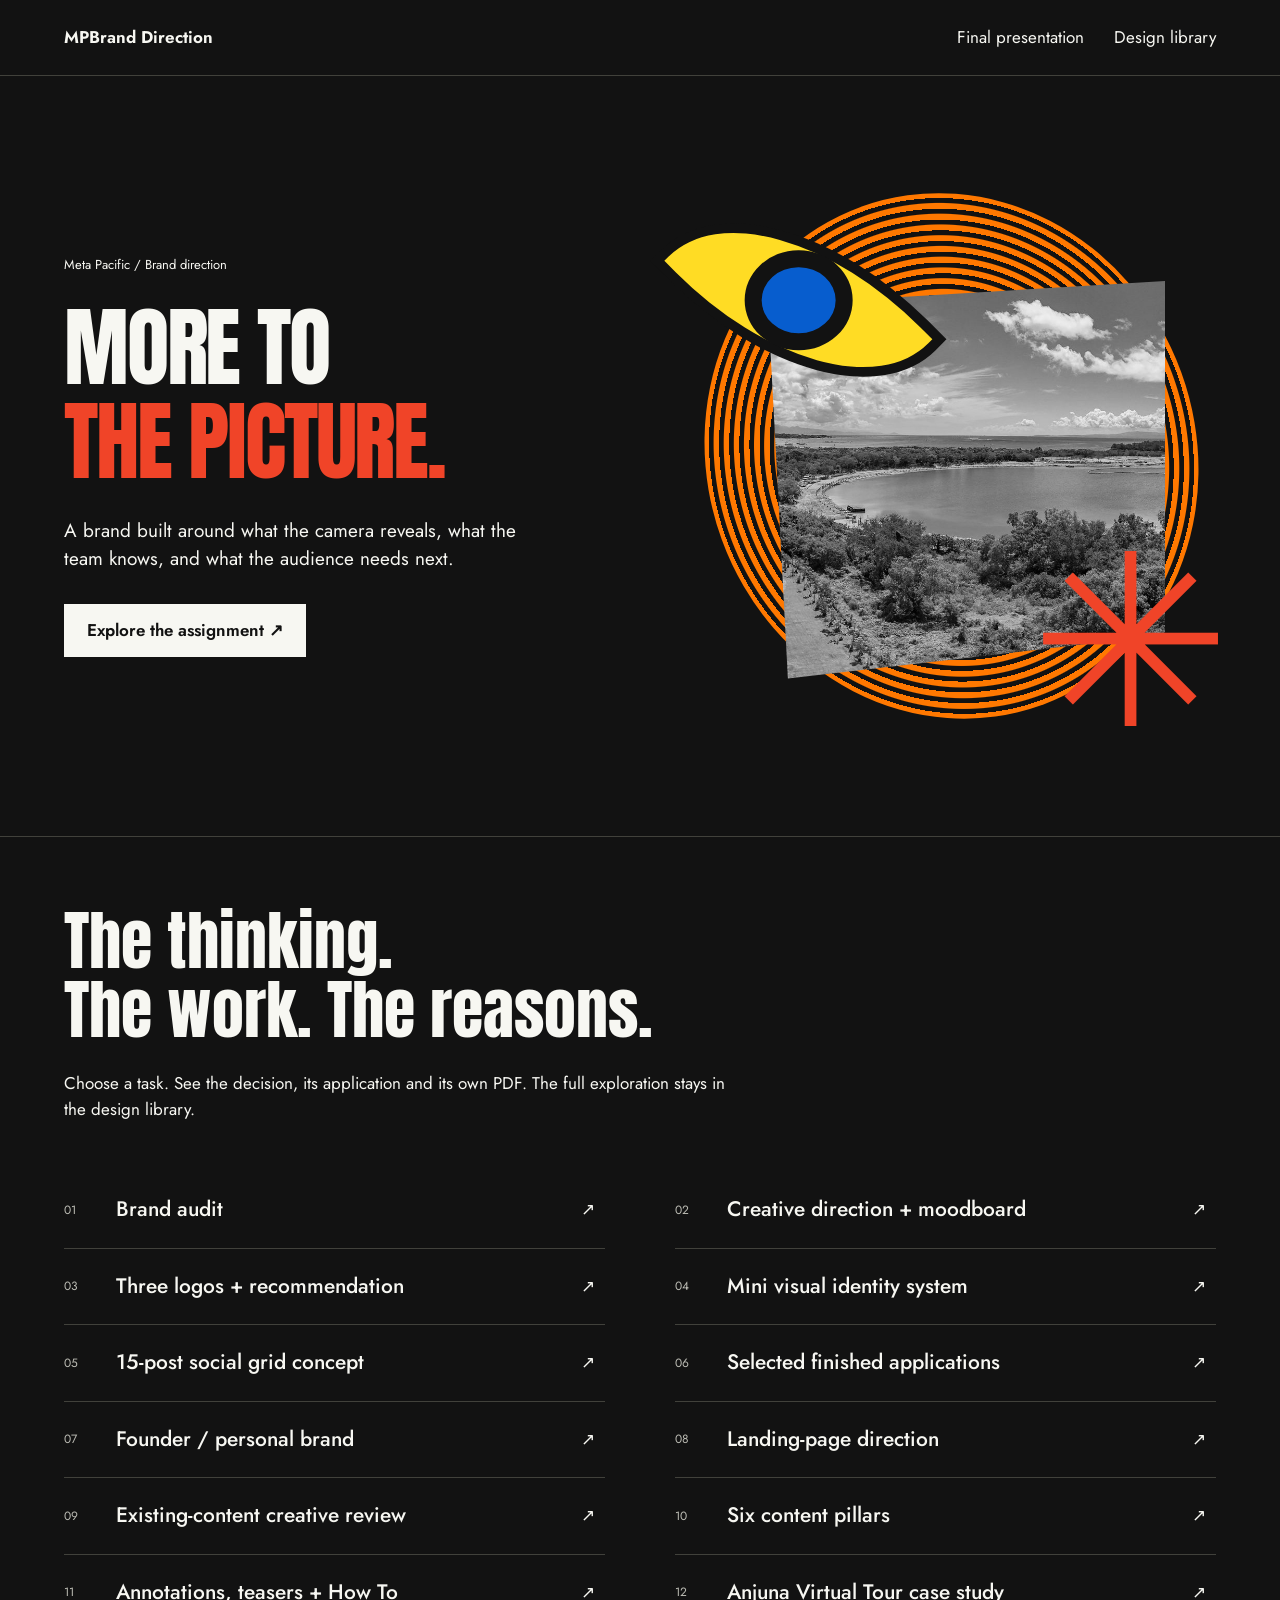
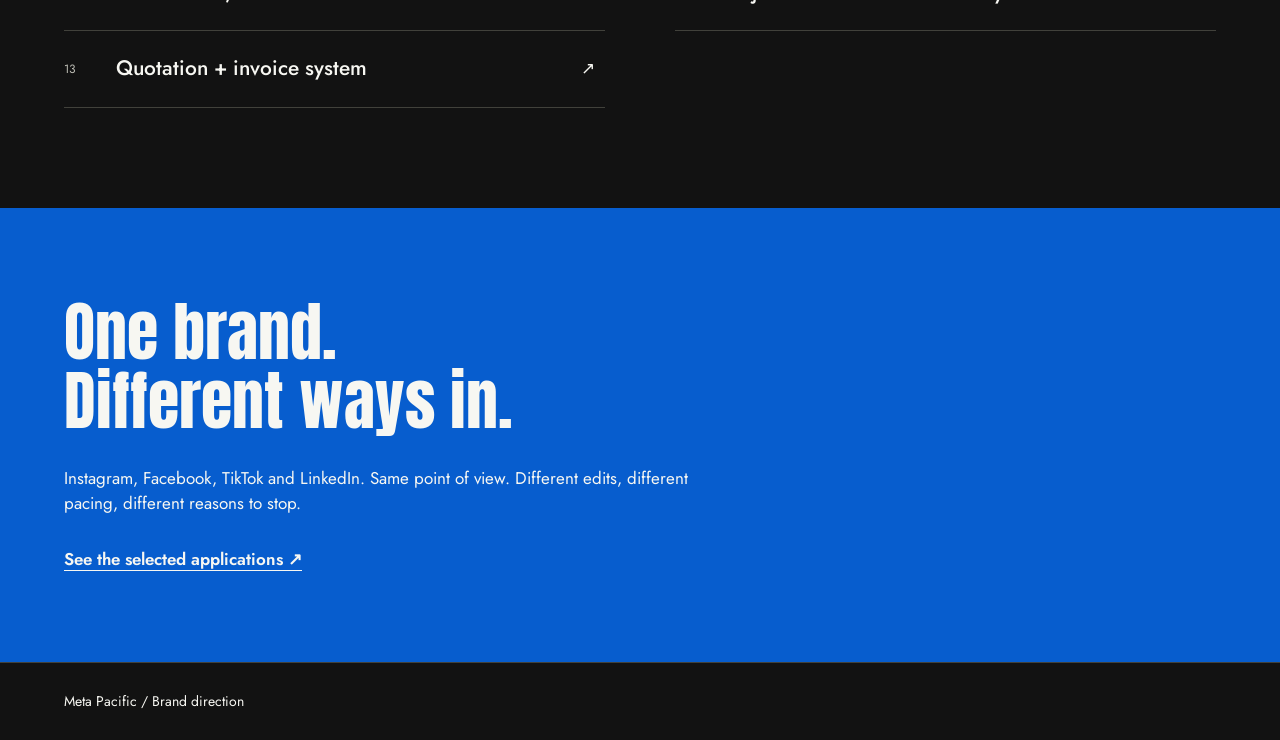
==== commit a66a4e7f: "Separate the company landing journey and remove review clutter" ====
--- a/index.html
+++ b/index.html
@@ -1,2 +1,2 @@
-<!doctype html><html lang="en"><head><meta charset="utf-8"><meta name="viewport" content="width=device-width,initial-scale=1"><meta name="robots" content="noindex"><title>MPBrand Direction - Jerio</title><link rel="icon" href="assets/favicon.png"><link rel="stylesheet" href="presentation.css?v=20260913-2"><script src="presentation.js?v=20260913-2" defer></script></head><body><a class="skip" href="#main">Skip to assignment</a><header class="review-nav"><a href="./" class="site-name">MPBrand Direction <span>Jerio</span></a><nav><a href="#tasks">Final presentation</a><a href="library.html">Design library</a></nav><button class="motion-toggle" aria-pressed="false">Pause motion</button></header>
-<main id="main"><section class="assignment-hero"><div class="hero-message"><p class="eyebrow">Meta Pacific Brand Direction by Jerio</p><h1>MORE TO<br><span>THE PICTURE.</span></h1><p>A brand built around what the camera reveals, what the team knows, and what the audience needs next.</p><a class="primary" href="#tasks">Explore the assignment ↗</a></div><div class="hero-art" aria-hidden="true"><div class="optical-disc"></div><img src="assets/photos/aerial-bay-lagoon.jpg" alt=""><div class="cutout-eye"><i></i></div><span class="hero-star">✳</span><div class="art-signature">Jerio</div></div></section><section class="task-directory" id="tasks"><h2>The thinking.<br>The work. The reasons.</h2><p>Choose a task. See the decision, its application and its own PDF. The full exploration stays in the design library.</p><div id="task-links" class="task-links"></div></section><section class="closing-note"><h2>One brand.<br>Different ways in.</h2><p>Instagram, Facebook, TikTok and LinkedIn. Same point of view. Different edits, different pacing, different reasons to stop.</p><a href="phase.html?task=applications">See the selected applications ↗</a></section></main><footer>Meta Pacific Brand Direction by Jerio</footer><span class="jerio-mark" aria-hidden="true">Jerio</span></body></html>
+<!doctype html><html lang="en"><head><meta charset="utf-8"><meta name="viewport" content="width=device-width,initial-scale=1"><meta name="robots" content="noindex"><title>MPBrand Direction - Jerio</title><link rel="icon" href="assets/favicon.png"><link rel="stylesheet" href="presentation.css?v=20260914-3"><script src="presentation.js?v=20260914-3" defer></script></head><body><a class="skip" href="#main">Skip to assignment</a><header class="review-nav"><a href="./" class="site-name">MPBrand Direction </a><nav><a href="#tasks">Final presentation</a><a href="library.html">Design library</a></nav></header>
+<main id="main"><section class="assignment-hero"><div class="hero-message"><p class="eyebrow">Meta Pacific / Brand direction</p><h1>MORE TO<br><span>THE PICTURE.</span></h1><p>A brand built around what the camera reveals, what the team knows, and what the audience needs next.</p><a class="primary" href="#tasks">Explore the assignment ↗</a></div><div class="hero-art" aria-hidden="true"><div class="optical-disc"></div><img src="assets/photos/aerial-bay-lagoon.jpg" alt=""><div class="cutout-eye"><i></i></div><span class="hero-star">✳</span></div></section><section class="task-directory" id="tasks"><h2>The thinking.<br>The work. The reasons.</h2><p>Choose a task. See the decision, its application and its own PDF. The full exploration stays in the design library.</p><div id="task-links" class="task-links"></div></section><section class="closing-note"><h2>One brand.<br>Different ways in.</h2><p>Instagram, Facebook, TikTok and LinkedIn. Same point of view. Different edits, different pacing, different reasons to stop.</p><a href="phase.html?task=applications">See the selected applications ↗</a></section></main><footer>Meta Pacific / Brand direction</footer></body></html>
--- a/presentation.css
+++ b/presentation.css
@@ -3,11 +3,14 @@
 *{box-sizing:border-box}html{scroll-behavior:smooth;scroll-padding-top:90px}body{margin:0;background:var(--ink);color:var(--paper);font:17px/1.5 Body,Arial,sans-serif}a{color:inherit;text-underline-offset:5px}button,input,select,textarea{font:inherit}button{cursor:pointer;min-height:44px;color:inherit;background:transparent;border:1px solid #74746b;padding:10px 16px}a:focus-visible,button:focus-visible,summary:focus-visible,input:focus-visible,select:focus-visible{outline:3px solid var(--yellow);outline-offset:5px}img{display:block;max-width:100%;height:auto}h1,h2,h3,p{margin:0}h1,h2{font-family:Display,Arial,sans-serif;font-weight:400;line-height:1.08}h1{font-size:clamp(48px,8vw,116px)}h2{font-size:clamp(38px,5vw,76px)}h3{font-size:25px;line-height:1.2}p{max-width:68ch}p+p{margin-top:16px}small{font-size:13px}.skip{position:fixed;left:20px;top:-70px;background:var(--paper);color:var(--ink);padding:12px;z-index:9}.skip:focus{top:5px}
 .review-nav{position:relative;z-index:2;display:flex;align-items:center;justify-content:space-between;gap:24px;padding:18px var(--gutter);border-bottom:1px solid var(--line);min-height:76px}.review-nav a{text-decoration:none}.site-name{font-weight:650;line-height:1.1}.site-name span{font-weight:400;color:var(--muted);margin-left:10px}.review-nav nav{display:flex;gap:30px}.review-nav button{font-size:13px}.jerio-mark{position:fixed;bottom:12px;right:20px;color:var(--paper);background:var(--ink);padding:2px 8px;font-size:12px;z-index:3;pointer-events:none;opacity:.75}footer{padding:28px var(--gutter);border-top:1px solid var(--line);font-size:14px}
 .assignment-hero{display:grid;grid-template-columns:1.15fr 1fr;gap:5%;padding:64px var(--gutter);min-height:min(760px,calc(100svh - 76px));align-items:center;overflow:clip}.eyebrow{font-size:13px;margin-bottom:26px}.hero-message{position:relative;z-index:1}.hero-message h1{font-size:clamp(52px,6.8vw,104px);letter-spacing:-.025em}.hero-message h1 span{color:var(--red)}.hero-message>p:not(.eyebrow){font-size:19px;max-width:42ch;margin-top:28px}.primary{display:inline-block;background:var(--paper);color:var(--ink);padding:14px 23px;text-decoration:none;margin-top:30px;font-weight:600}.hero-art{height:530px;position:relative;isolation:isolate}.hero-art>img{position:absolute;inset:17% 3% 5% 12%;height:75%;width:78%;object-fit:cover;clip-path:polygon(0 6%,100% 0,100% 89%,5% 100%);filter:grayscale(1);z-index:1}.optical-disc{position:absolute;inset:0 4% 0 0;border-radius:50%;background:repeating-radial-gradient(ellipse at center,var(--orange) 0 5px,var(--ink) 6px 10px);transform:rotate(-20deg)}.cutout-eye{position:absolute;width:52%;height:29%;left:-8%;top:6%;border-radius:90% 0 90% 0;transform:rotate(45deg);background:var(--yellow);z-index:2;display:grid;place-items:center;border:10px solid var(--ink)}.cutout-eye i{display:block;width:44%;height:75%;border-radius:50%;background:var(--blue);border:17px solid var(--ink);transform:rotate(-45deg)}.hero-star{position:absolute;right:-3%;bottom:-8%;font-size:240px;line-height:1;color:var(--red);z-index:2}.art-signature{position:absolute;bottom:15px;left:20px;z-index:2;font-size:12px}.task-directory{padding:70px var(--gutter) 100px;border-top:1px solid var(--line)}.task-directory>p{margin:26px 0 50px}.task-links{display:grid;grid-template-columns:1fr 1fr;gap:0 6%}.task-link{display:grid;grid-template-columns:38px 1fr 24px;align-items:center;gap:14px;padding:22px 0;text-decoration:none;border-bottom:1px solid var(--line)}.task-link span:first-child{color:var(--muted);font-size:12px}.task-link strong{font-size:21px;font-weight:500}.task-link:hover strong{color:var(--yellow)}.closing-note{padding:90px var(--gutter);background:var(--blue)}.closing-note p{margin:30px 0}.closing-note a{font-weight:600}
-.phase-head{padding:60px var(--gutter) 48px;border-bottom:1px solid var(--line);position:relative}.phase-head h1{max-width:14ch}.phase-head>p{margin:24px 0;font-size:21px}.phase-controls{display:flex;gap:15px;align-items:center;flex-wrap:wrap;margin-top:30px;font-size:14px}.phase-controls a{padding:10px 0}.chapter-no{font-size:13px;color:var(--muted);display:block;margin-bottom:24px}.phase-block{padding:50px var(--gutter);border-bottom:1px solid var(--line)}.phase-block>h2{margin-bottom:28px;font-size:clamp(32px,4vw,56px)}.phase-block>p{margin-bottom:24px}.phase-grid{display:grid;grid-template-columns:1.3fr 1fr;gap:40px;align-items:start}.phase-grid>div{min-width:0}.phase-grid img{width:100%;max-height:620px;object-fit:contain}.reason{padding:28px;border-left:5px solid var(--red);background:#1c1c19;margin:30px 0}.reason h3{margin-bottom:14px}.decision-list{display:grid;grid-template-columns:repeat(3,1fr);gap:32px}.decision-list h3{color:var(--yellow);margin-bottom:16px}.decision-list p{font-size:17px}.source-note{font-size:13px;color:var(--muted);margin-top:20px!important}.reference-shelf{display:grid;grid-template-columns:repeat(4,minmax(0,1fr));gap:24px}.reference-shelf figure{margin:0}.reference-shelf img{width:100%;height:330px;object-fit:contain;background:#20201d}.reference-shelf figcaption{font-size:14px;margin-top:14px}.reference-shelf strong{display:block}.logo-comparison{display:grid;gap:30px}.logo-choice{display:grid;grid-template-columns:1.1fr 1fr;gap:40px;padding:35px 0;border-bottom:1px solid var(--line);align-items:center}.logo-choice img{width:100%;height:160px;object-fit:contain;background:var(--paper);padding:26px}.logo-choice h3{margin-bottom:15px}.logo-choice p{margin-bottom:14px}.palette{display:grid;grid-template-columns:repeat(5,1fr);gap:0;margin:30px 0}.swatch{min-height:160px;padding:20px;color:#121212;display:flex;flex-direction:column;justify-content:space-between}.swatch b{font-size:23px}.type-demo{font-family:Display;font-size:clamp(46px,8vw,110px);line-height:1.05;padding:35px 0;color:var(--yellow)}.rules-grid{display:grid;grid-template-columns:1fr 1fr;gap:30px}.rules-grid h3{margin-bottom:12px}.pillars{display:grid;grid-template-columns:1fr 1fr;gap:36px}.pillar{padding:28px;border-top:6px solid var(--blue);background:#1c1c19}.pillar:nth-child(2n){border-color:var(--red)}.pillar h3{font-size:31px;margin-bottom:18px}.pillar .hook{font-family:Display;font-size:32px;color:var(--yellow);margin:22px 0}.pillar dl{margin-bottom:0}.pillar dt{font-size:13px;color:var(--muted);margin-top:15px}.pillar dd{margin:4px 0}.platforms{display:grid;grid-template-columns:1fr 1fr;gap:28px}.platforms article{padding:26px;background:#24241f}.platforms h3{margin-bottom:18px}.platforms p{margin-bottom:14px}
+.phase-head{padding:60px var(--gutter) 48px;border-bottom:1px solid var(--line);position:relative}.phase-head h1{max-width:14ch}.phase-head>p{margin:24px 0;font-size:21px}.phase-controls{display:flex;gap:15px;align-items:center;flex-wrap:wrap;margin-top:30px;font-size:14px}.phase-controls a{padding:10px 0}.chapter-no{font-size:13px;color:var(--muted);display:block;margin-bottom:24px}.phase-block{padding:50px var(--gutter);border-bottom:1px solid var(--line)}.phase-block>h2{margin-bottom:28px;font-size:clamp(32px,4vw,56px)}.phase-block>p{margin-bottom:24px}.phase-grid{display:grid;grid-template-columns:1.3fr 1fr;gap:40px;align-items:start}.phase-grid>div{min-width:0}.phase-grid img{width:100%;max-height:620px;object-fit:contain}.rationale{margin:28px 0;max-width:65ch;line-height:1.65}.rationale strong{font-weight:700}.decision-list{display:grid;grid-template-columns:repeat(3,1fr);gap:32px}.decision-list h3{color:var(--yellow);margin-bottom:16px}.decision-list p{font-size:17px}.source-note{font-size:13px;color:var(--muted);margin-top:20px!important}.reference-shelf{display:grid;grid-template-columns:repeat(4,minmax(0,1fr));gap:24px}.reference-shelf figure{margin:0}.reference-shelf img{width:100%;height:330px;object-fit:contain;background:#20201d}.reference-shelf figcaption{font-size:14px;margin-top:14px}.reference-shelf strong{display:block}.logo-comparison{display:grid;gap:30px}.logo-choice{display:grid;grid-template-columns:1.1fr 1fr;gap:40px;padding:35px 0;border-bottom:1px solid var(--line);align-items:center}.logo-choice img{width:100%;height:160px;object-fit:contain;background:var(--paper);padding:26px}.logo-choice h3{margin-bottom:15px}.logo-choice p{margin-bottom:14px}.palette{display:grid;grid-template-columns:repeat(5,1fr);gap:0;margin:30px 0}.swatch{min-height:160px;padding:20px;color:#121212;display:flex;flex-direction:column;justify-content:space-between}.swatch b{font-size:23px}.type-demo{font-family:Display;font-size:clamp(46px,8vw,110px);line-height:1.05;padding:35px 0;color:var(--yellow)}.rules-grid{display:grid;grid-template-columns:1fr 1fr;gap:30px}.rules-grid h3{margin-bottom:12px}.pillars{display:grid;grid-template-columns:1fr 1fr;gap:36px}.pillar{padding:28px 0;border-top:1px solid var(--line);background:none}.pillar h3{font-size:31px;margin-bottom:18px}.pillar .hook{font-family:Display;font-size:32px;color:var(--yellow);margin:22px 0}.pillar dl{margin-bottom:0}.pillar dt{font-size:13px;color:var(--muted);margin-top:15px}.pillar dd{margin:4px 0}.platforms{display:grid;grid-template-columns:1fr 1fr;gap:28px}.platforms article{padding:26px 0;border-top:1px solid var(--line);background:none}.platforms h3{margin-bottom:18px}.platforms p{margin-bottom:14px}
 .social-grid{display:grid;grid-template-columns:repeat(3,minmax(0,1fr));gap:12px;margin:28px auto;max-width:1050px}.social-grid figure{margin:0}.social-grid figcaption{font-size:12px;margin:8px 0 22px;color:var(--muted)}.social-art{container-type:inline-size;aspect-ratio:4/5;position:relative;isolation:isolate;background:var(--blue);overflow:hidden;color:var(--paper)}.social-art img.photo{width:100%;height:100%;object-fit:cover;position:absolute;inset:0;z-index:-1}.social-art .brand{position:absolute;left:7%;top:5%;width:37%;height:7%;object-fit:contain;object-position:left}.social-art .headline{font-family:Display;font-size:17cqw;line-height:1.05;position:absolute;left:7%;right:7%;top:23%;white-space:pre-line}.social-art .small-copy{position:absolute;left:7%;bottom:9%;right:7%;font-size:3.5cqw;line-height:1.25}.social-art .credit{position:absolute;right:7%;bottom:3%;font-size:2.8cqw}.social-art .symbol{position:absolute;font-size:60cqw;line-height:1;right:-8%;bottom:7%;z-index:-1}.social-art.poster-red{background:var(--red);color:var(--ink)}.social-art.poster-red .photo{height:42%;top:auto;bottom:0;filter:grayscale(1);mix-blend-mode:multiply}.social-art.poster-red .headline{top:18%;font-size:18cqw}.social-art.photo-full .photo{filter:brightness(.6)}.social-art.photo-full .headline{top:38%;font-size:15cqw}.social-art.paper{background:var(--paper);color:var(--ink)}.social-art.paper .photo{height:46%;top:auto;bottom:15%}.social-art.paper .headline{font-family:Body;font-size:11cqw;top:17%;font-weight:500}.social-art.optical{background:repeating-radial-gradient(ellipse at 65% 73%,var(--blue) 0 3px,var(--ink) 4px 9px)}.social-art.optical .headline{background:var(--yellow);color:var(--ink);padding:3%;font-size:15cqw}.social-art.yellow{background:var(--yellow);color:var(--ink)}.social-art.yellow .headline{font-size:19cqw;top:16%}.social-art.yellow .symbol{color:var(--red);bottom:-5%;font-size:75cqw}.social-art.cut .photo{inset:10% 0 0 23%;height:80%;width:77%;filter:grayscale(1)}.social-art.cut .headline{font-size:19cqw;top:19%;text-shadow:2px 2px var(--ink)}.social-art.black{background:var(--ink)}.social-art.black .headline{font-size:17cqw;color:var(--red);top:20%}.social-art.black .symbol{color:var(--blue);bottom:0;font-size:75cqw}.social-art.orange{background:var(--orange);color:var(--ink)}.social-art.orange .headline{font-family:Body;font-size:13cqw;font-weight:800;top:17%}.social-art.orange .photo{width:72%;height:38%;left:22%;top:auto;bottom:10%;transform:rotate(-8deg);filter:grayscale(1)}.social-art.portrait{aspect-ratio:9/16}.social-art.portrait .headline{top:25%}.social-art.portrait .small-copy{bottom:20%;background:var(--ink);color:var(--paper);padding:4%}.social-art.wide{aspect-ratio:1.91/1}.social-art.wide .headline{font-size:8cqw;top:22%;right:40%}.social-art.wide .brand{width:22%;height:12%}.social-art.wide .small-copy{font-size:2.2cqw;left:60%;bottom:12%}.social-art.wide .credit{font-size:2cqw}.art-row{display:grid;grid-template-columns:repeat(3,minmax(0,1fr));gap:24px;margin:30px 0}.art-row .social-art{max-height:580px}.art-row.two{grid-template-columns:1fr 1fr}.founder-hero{display:grid;grid-template-columns:1fr 1fr;gap:50px;align-items:center}.founder-name{font-family:Display;font-size:clamp(70px,8vw,130px);color:var(--red);line-height:1.1}.founder-name small{display:block;color:var(--paper);font:18px Body;margin-top:24px}.script-steps{display:grid;gap:20px}.script-steps>div{padding:20px 0;border-bottom:1px solid var(--line)}.script-steps h3{margin-bottom:10px}.source-review{display:grid;grid-template-columns:330px 1fr;gap:40px;padding:40px 0}.source-review img{max-height:540px;object-fit:contain;background:#20201d}.source-review h3{margin-bottom:15px;font-size:31px}.source-review dl{margin:20px 0}.source-review dt{font-weight:650;margin-top:16px;color:var(--yellow)}.source-review dd{margin:5px 0}.annotation-frame{position:relative}.annotation-frame span{position:absolute;left:7%;top:14%;background:var(--red);color:var(--paper);padding:8px 12px;font-size:13px;max-width:80%}.timeline{display:grid;grid-template-columns:repeat(3,1fr);gap:28px}.timeline article{padding:25px;background:#22221e}.timeline h3{margin:14px 0}.timeline img{height:240px;width:100%;object-fit:cover}.commercial-links{display:grid;grid-template-columns:1fr 1fr;gap:24px}.commercial-links a{display:flex;flex-direction:column;gap:24px;padding:30px;background:var(--paper);color:var(--ink);text-decoration:none}.commercial-links img{height:60px;max-width:70%;object-fit:contain;object-position:left}.commercial-links strong{font-size:28px}.commercial-links span{font-size:14px}.library-page{padding:60px var(--gutter)}.library-page>p{margin:30px 0}.library-page h2{margin:60px 0 30px}.library-jumps{display:flex;gap:30px;flex-wrap:wrap;padding:25px 0;border-bottom:1px solid var(--line)}.library-art{columns:4;column-gap:20px}.library-art a{display:block;margin-bottom:20px;break-inside:avoid}.library-art img{width:100%}.phase-next{display:flex;justify-content:space-between;gap:20px;padding:35px var(--gutter)}.evidence-label{font-size:12px;color:var(--muted);margin-top:10px}.screen-preview{width:100%;max-height:650px;object-fit:cover;object-position:top}.phase-block details{margin:20px 0}.phase-block summary{cursor:pointer;min-height:44px;padding:10px 0;font-weight:600}.phase-block li{margin:8px 0}
 .founder-hero>*{min-width:0}.print-grid-overview{display:none}.social-art.wide.paper .photo{left:58%;top:0;bottom:auto;width:42%;height:100%}.social-art.wide.paper .small-copy{background:var(--paper);color:var(--ink);padding:2%;font-size:2cqw}.social-art.wide .headline{font-size:7cqw}.social-art.orange .headline{font-size:11.5cqw}.social-art.orange .photo{height:34%}
 .commercial-links .quote-thumbnail{height:440px;max-width:100%;object-position:center}.social-art.paper:not(.wide) .headline{font-size:9.5cqw}.social-art.paper:not(.wide) .photo{height:40%}
-@media(prefers-reduced-motion:no-preference){.optical-disc{animation:disc 28s linear infinite}.hero-art>img{animation:image-drift 8s ease-in-out infinite alternate}.hero-star{animation:star-turn 12s ease-in-out infinite alternate}.task-link{transition:transform .2s}.task-link:hover{transform:translateX(8px)}.social-art.portrait .photo{animation:image-drift 7s ease-in-out infinite alternate}}@keyframes disc{to{transform:rotate(340deg)}}@keyframes image-drift{to{transform:scale(1.06) translateY(-2%)}}@keyframes star-turn{to{transform:rotate(30deg)}}.motion-paused *{animation-play-state:paused!important}@media(prefers-reduced-motion:reduce){*{animation:none!important;transition:none!important}html{scroll-behavior:auto}}
+@media(prefers-reduced-motion:no-preference){.optical-disc{animation:disc 4.5s ease-out 1}.hero-art>img{animation:image-drift 4s ease-out 1}.hero-star{animation:star-turn 4s ease-out 1}.task-link{transition:transform .2s}.task-link:hover{transform:translateX(8px)}.social-art.portrait .photo{animation:image-drift 4s ease-out 1}}@keyframes disc{to{transform:rotate(340deg)}}@keyframes image-drift{to{transform:scale(1.06) translateY(-2%)}}@keyframes star-turn{to{transform:rotate(30deg)}}.motion-paused *{animation-play-state:paused!important}@media(prefers-reduced-motion:reduce){*{animation:none!important;transition:none!important}html{scroll-behavior:auto}}
 @media(max-width:1023px){.site-name{font-size:15px}.review-nav nav{gap:18px;font-size:14px}.assignment-hero{gap:2%;padding-top:40px}.hero-art{height:410px}.hero-star{font-size:180px}.reference-shelf{grid-template-columns:1fr 1fr}.social-art .headline{font-size:16cqw}}
 @media(max-width:359px){body .phase-head h1{font-size:46px}body .founder-name{font-size:60px}}
 @media(max-width:767px){.review-nav{flex-wrap:wrap;gap:18px;padding:16px 20px}.review-nav nav{order:3;width:100%;justify-content:space-between}.review-nav button{font-size:12px}.site-name span{display:block;margin:5px 0 0}.assignment-hero{display:flex;flex-direction:column;align-items:stretch;padding:34px 20px 50px;min-height:0}.hero-message h1{font-size:14vw}.hero-message>p:not(.eyebrow){font-size:17px}.hero-art{height:360px;max-width:400px;margin:50px auto 0;width:100%}.hero-star{font-size:150px;right:0}.cutout-eye{left:0}.task-links{grid-template-columns:1fr}.task-link strong{font-size:19px}.task-directory,.closing-note{padding:50px 20px}.phase-head{padding:35px 20px}.phase-head h1{font-size:52px}.phase-head>p{font-size:19px}.phase-block{padding:35px 20px}.phase-grid,.logo-choice,.founder-hero,.source-review,.rules-grid,.decision-list,.pillars,.timeline,.platforms{grid-template-columns:1fr}.logo-choice{gap:22px}.palette{grid-template-columns:1fr 1fr}.palette .swatch:last-child{grid-column:1/-1}.swatch{min-height:130px}.social-grid{gap:5px}.social-grid figcaption{font-size:10px}.art-row,.art-row.two{grid-template-columns:1fr;max-width:460px;margin:25px auto}.art-row .social-art{max-height:none}.source-review img{max-height:520px;margin:auto}.reference-shelf{gap:16px}.reference-shelf img{height:230px}.commercial-links{grid-template-columns:1fr}.library-art{columns:2}.phase-next{font-size:14px;padding:25px 20px}.jerio-mark{right:10px;bottom:8px}.library-page{padding:40px 20px}.library-page h1{font-size:50px}}
+
+
+.landing-directions{display:grid;gap:55px}.landing-direction{display:grid;grid-template-columns:1.4fr 1fr;gap:35px;align-items:center}.landing-direction img{width:100%;aspect-ratio:1440/1000;object-fit:cover;object-position:top}.landing-direction h3{margin-top:15px}.landing-direction p{font-size:19px}.landing-direction strong{display:block;margin-bottom:12px}@media(max-width:767px){.landing-direction{grid-template-columns:1fr;gap:18px}}@media print{.landing-direction{break-inside:avoid;gap:25px;margin-bottom:20px}.landing-directions{gap:20px}.landing-direction img{height:200px}.landing-direction h3{font-size:22px}.landing-direction p{font-size:13px}.rationale{break-inside:avoid;margin:18px 0;font-size:14px}}
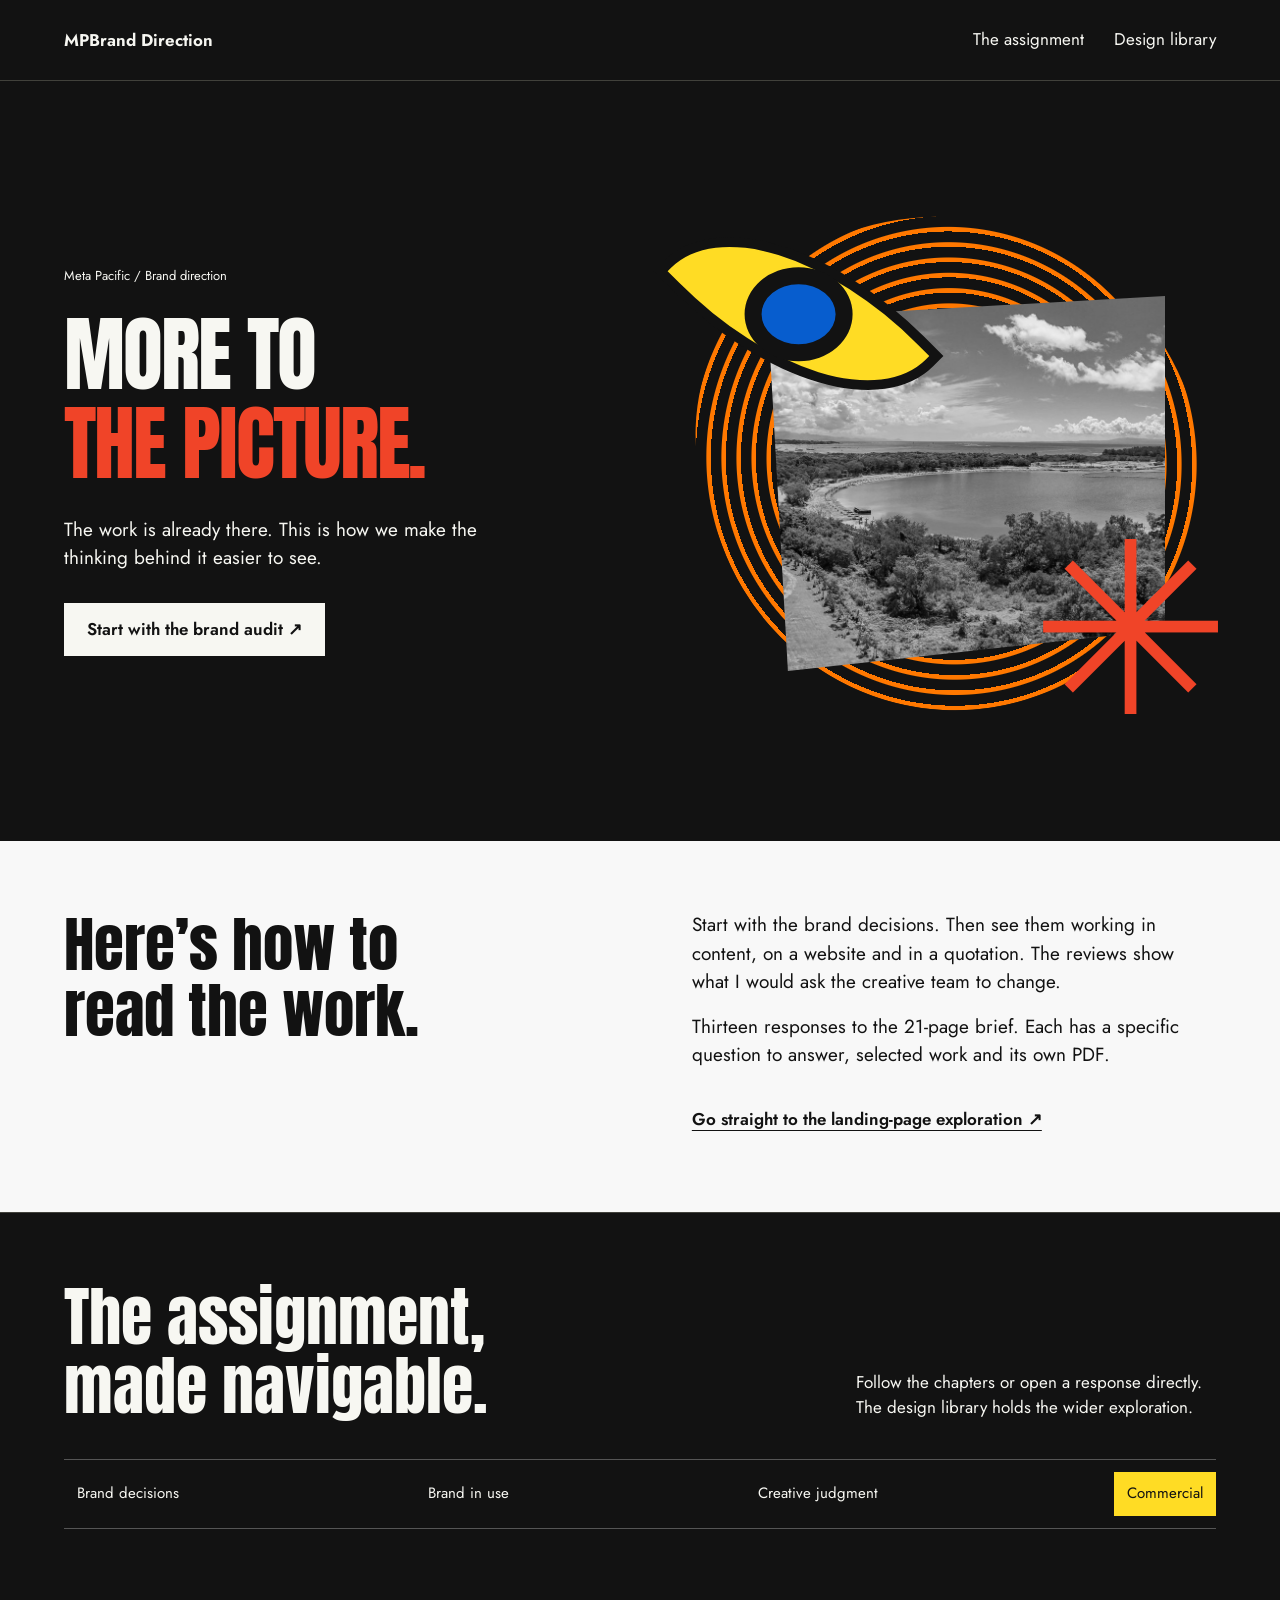
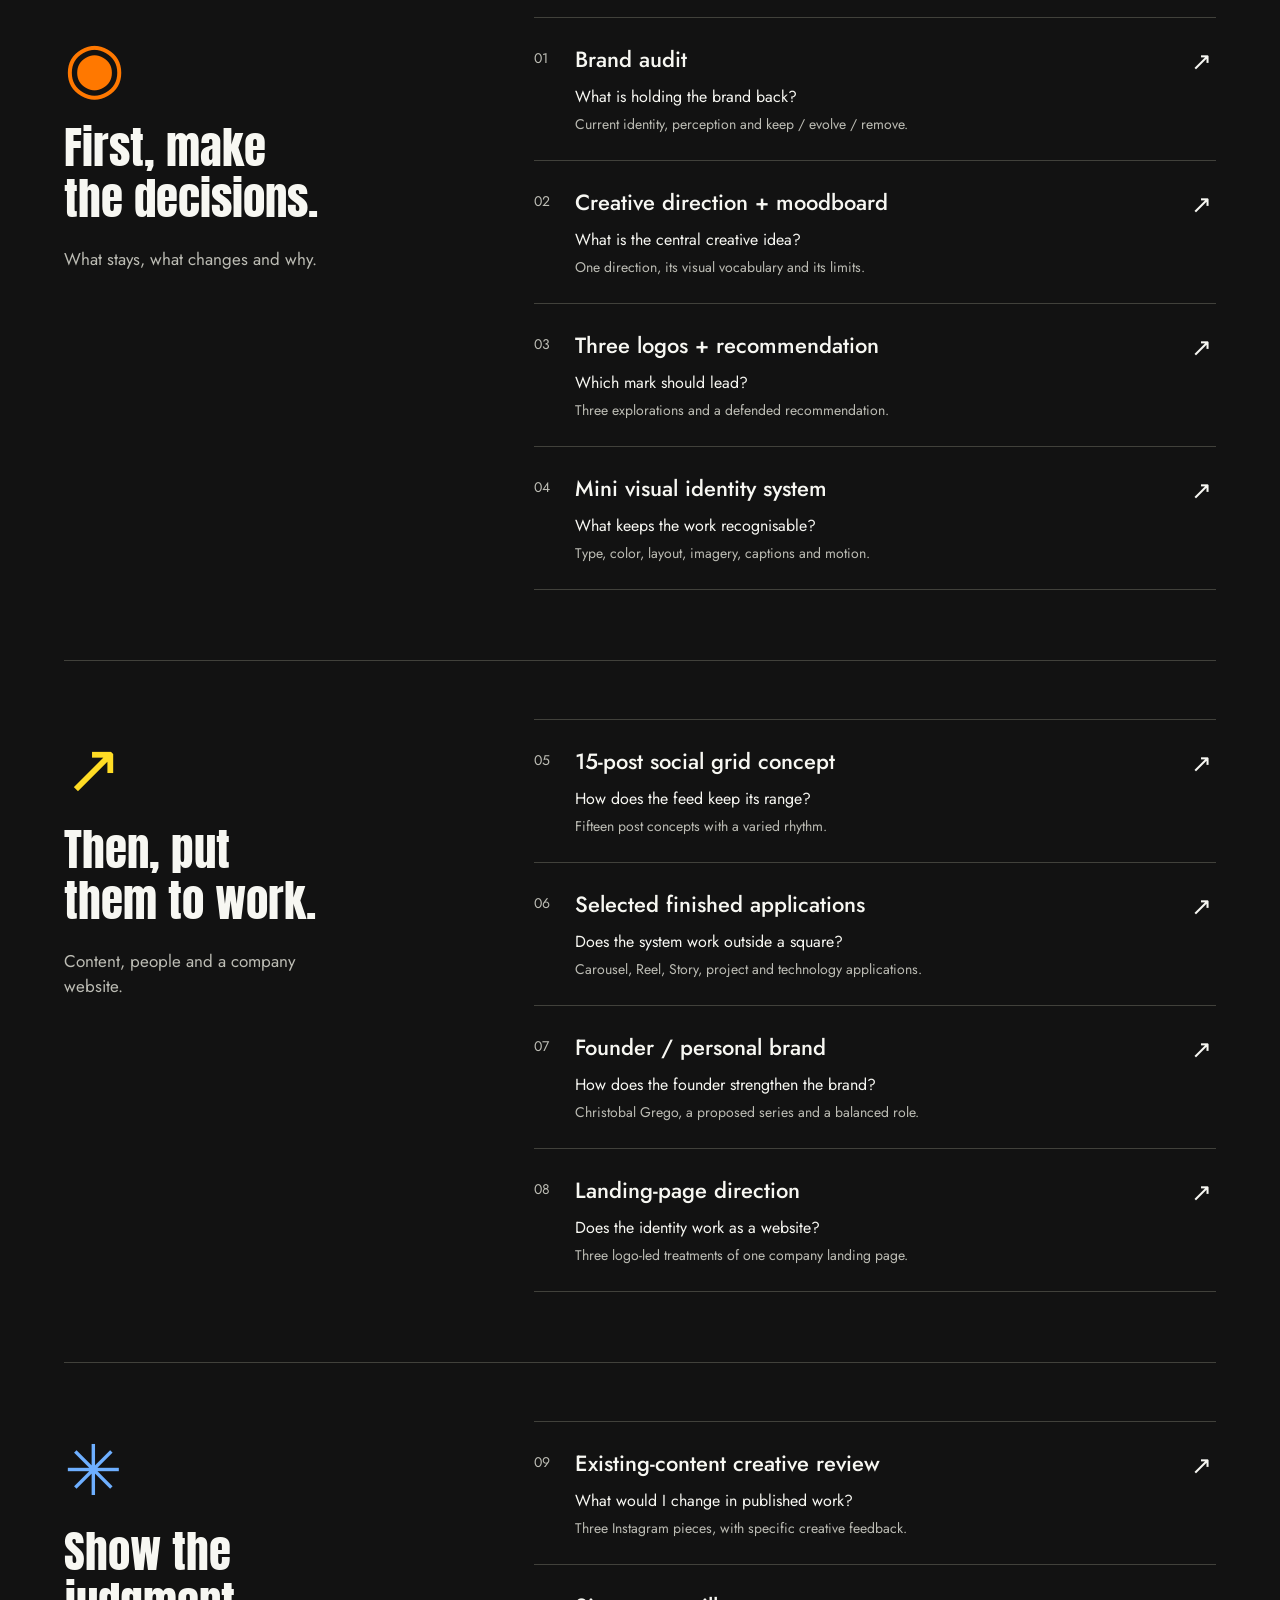
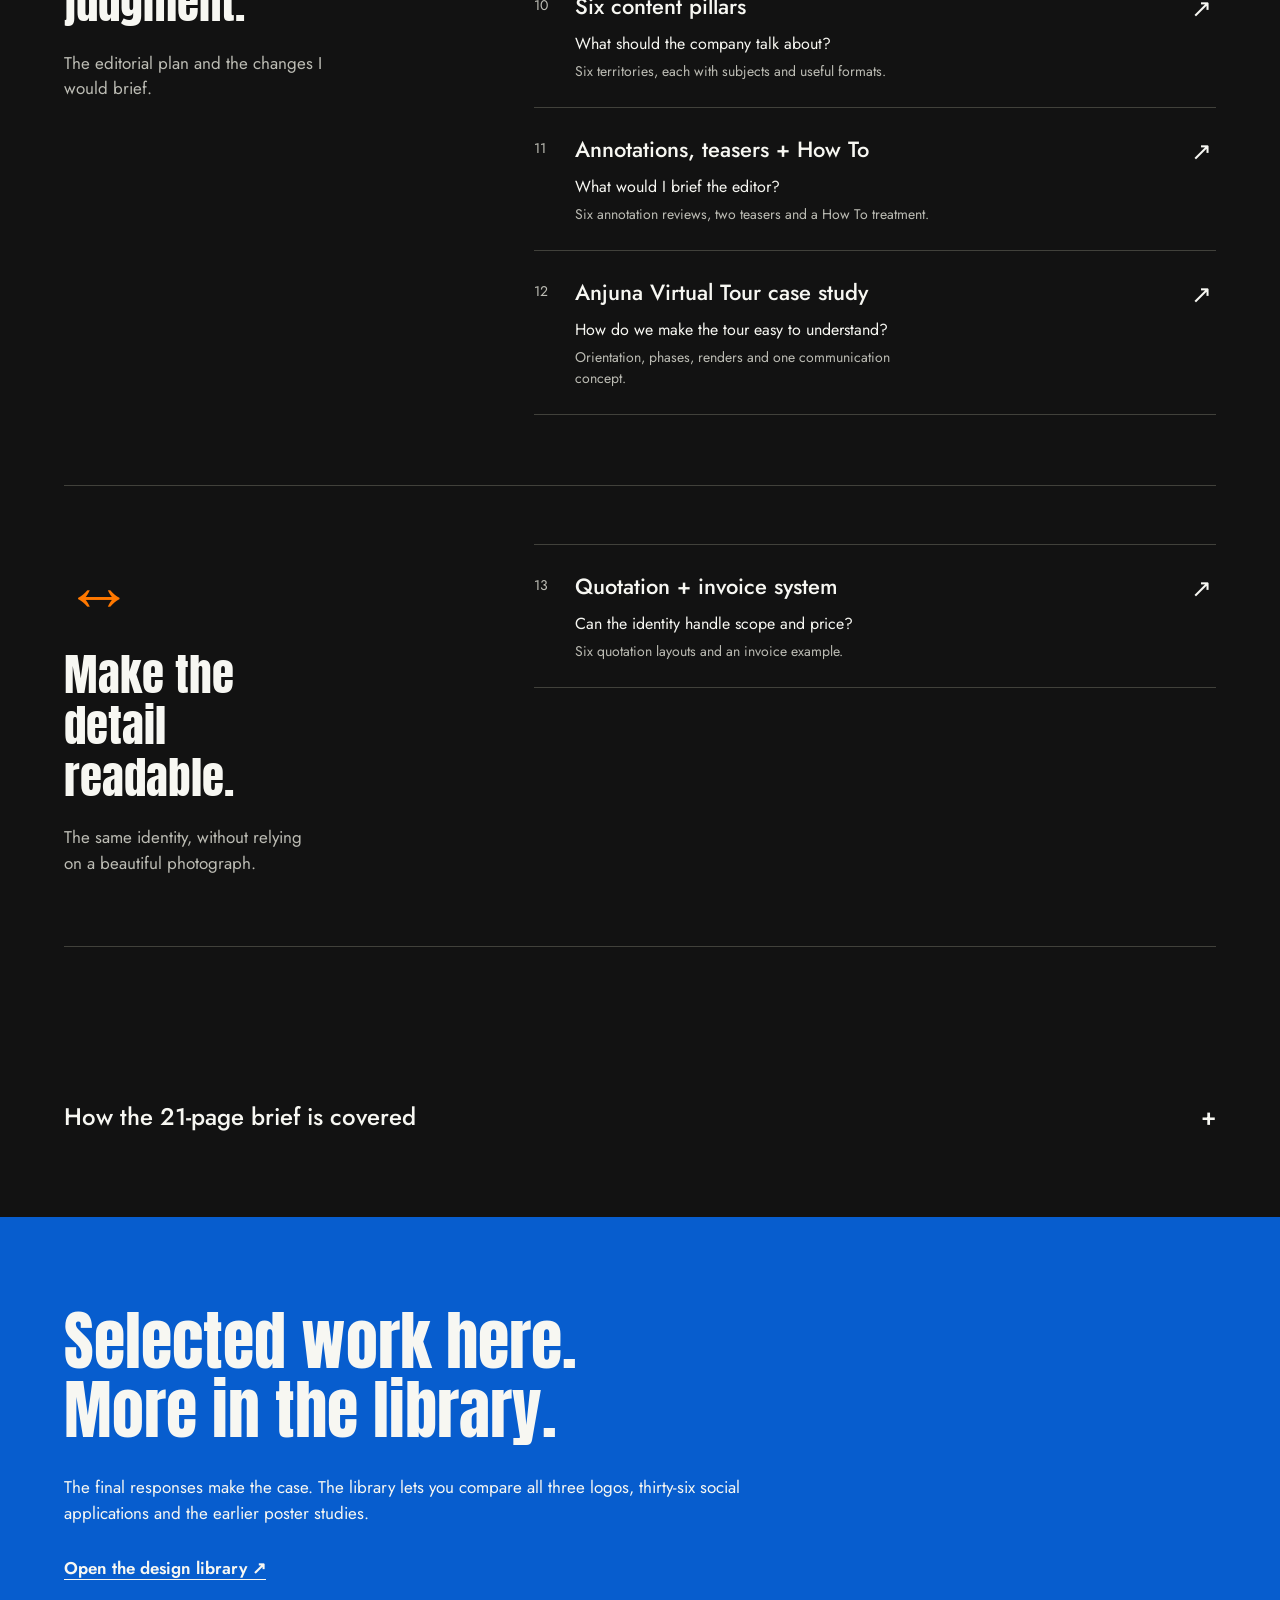
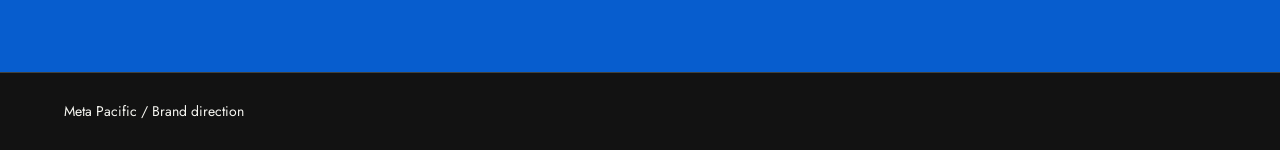
==== commit 242df6e0: "feat: give the assignment a graphic identity and guided review journey Keep the company structure an" ====
--- a/index.html
+++ b/index.html
@@ -1,2 +1,4 @@
-<!doctype html><html lang="en"><head><meta charset="utf-8"><meta name="viewport" content="width=device-width,initial-scale=1"><meta name="robots" content="noindex"><title>MPBrand Direction - Jerio</title><link rel="icon" href="assets/favicon.png"><link rel="stylesheet" href="presentation.css?v=20260914-3"><script src="presentation.js?v=20260914-3" defer></script></head><body><a class="skip" href="#main">Skip to assignment</a><header class="review-nav"><a href="./" class="site-name">MPBrand Direction </a><nav><a href="#tasks">Final presentation</a><a href="library.html">Design library</a></nav></header>
-<main id="main"><section class="assignment-hero"><div class="hero-message"><p class="eyebrow">Meta Pacific / Brand direction</p><h1>MORE TO<br><span>THE PICTURE.</span></h1><p>A brand built around what the camera reveals, what the team knows, and what the audience needs next.</p><a class="primary" href="#tasks">Explore the assignment ↗</a></div><div class="hero-art" aria-hidden="true"><div class="optical-disc"></div><img src="assets/photos/aerial-bay-lagoon.jpg" alt=""><div class="cutout-eye"><i></i></div><span class="hero-star">✳</span></div></section><section class="task-directory" id="tasks"><h2>The thinking.<br>The work. The reasons.</h2><p>Choose a task. See the decision, its application and its own PDF. The full exploration stays in the design library.</p><div id="task-links" class="task-links"></div></section><section class="closing-note"><h2>One brand.<br>Different ways in.</h2><p>Instagram, Facebook, TikTok and LinkedIn. Same point of view. Different edits, different pacing, different reasons to stop.</p><a href="phase.html?task=applications">See the selected applications ↗</a></section></main><footer>Meta Pacific / Brand direction</footer></body></html>
+<!doctype html><html lang="en"><head><meta charset="utf-8"><meta name="viewport" content="width=device-width,initial-scale=1"><meta name="robots" content="noindex"><title>MPBrand Direction - Jerio</title><link rel="icon" href="assets/favicon.png"><link rel="stylesheet" href="presentation.css?v=20260914-3"><script src="presentation.js?v=20260914-graphic" defer></script><link rel="stylesheet" href="graphic-system.css?v=20260914-graphic"><script src="graphic-motion.js?v=20260914-graphic" defer></script></head><body class="assignment-hub"><a class="skip" href="#main">Skip to assignment</a><header class="review-nav"><a href="./" class="site-name">MPBrand Direction </a><nav><a href="#tasks">The assignment</a><a href="library.html">Design library</a></nav></header>
+<main id="main"><section class="assignment-hero"><div class="hero-message"><p class="eyebrow">Meta Pacific / Brand direction</p><h1>MORE TO<br><span>THE PICTURE.</span></h1><p>The work is already there. This is how we make the thinking behind it easier to see.</p><a class="primary" href="phase.html?task=audit">Start with the brand audit ↗</a></div><div class="hero-art graphic-scene" aria-hidden="true"><div class="optical-disc"></div><img src="assets/photos/aerial-bay-lagoon.jpg" alt=""><div class="cutout-eye"><i></i></div><span class="hero-star">✳</span></div></section><section class="review-intro"><h2>Here’s how to<br>read the work.</h2><div><p>Start with the brand decisions. Then see them working in content, on a website and in a quotation. The reviews show what I would ask the creative team to change.</p><p>Thirteen responses to the 21-page brief. Each has a specific question to answer, selected work and its own PDF.</p><a href="homepage.html">Go straight to the landing-page exploration ↗</a></div></section>
+<section class="task-directory" id="tasks"><div class="directory-heading"><h2>The assignment,<br>made navigable.</h2><p>Follow the chapters or open a response directly. The design library holds the wider exploration.</p></div><nav class="chapter-nav" aria-label="Assignment chapters"><a href="#brand-decisions">Brand decisions</a><a href="#brand-in-use">Brand in use</a><a href="#creative-judgment">Creative judgment</a><a href="#commercial-work">Commercial</a></nav><div id="task-links" class="task-links"></div></section>
+<section class="brief-map"><details><summary>How the 21-page brief is covered <span aria-hidden="true">+</span></summary><p>The brief contains context, references, evaluation criteria and required work. Those requirements are grouped into the responses above, not treated as 21 duplicate tasks.</p><div id="brief-coverage"></div><p class="source-note">The cover sets the three principles: Innovation, Premium and Cinematic. Pages 15–17 and 21 define delivery, evaluation, source material and depth. The work prioritizes the core identity, selected applications, Anjuna and commercial clarity; sampled-frame reviews remain clearly labelled.</p></details></section><section class="closing-note"><h2>Selected work here.<br>More in the library.</h2><p>The final responses make the case. The library lets you compare all three logos, thirty-six social applications and the earlier poster studies.</p><a href="library.html">Open the design library ↗</a></section></main><footer>Meta Pacific / Brand direction</footer></body></html>
--- a/graphic-system.css
+++ b/graphic-system.css
@@ -0,0 +1,30 @@
+/* A graphic layer over the existing content structure. No hidden-content entrances. */
+.social-art.orange .headline{font-size:10cqw}.social-art.orange .photo{height:27%;bottom:21%;transform:rotate(-5deg)}.social-art.orange .small-copy{bottom:4%}
+body[data-identity=studio] .project:focus-visible{outline-color:#121212}
+body[data-identity=signal] .contact-section a:focus-visible,body[data-identity=signal] .landing-hero a:focus-visible{outline-color:#ffdc24}
+@media print{*:focus,*:focus-visible{outline:none!important}}
+.preview-bar select,.preview-bar a{min-height:44px}.preview-bar a{display:flex;align-items:center}
+.tour-section{align-items:start}.tour-view{position:sticky;top:45px;margin-top:45px}.tour-view-controls{display:flex;gap:8px;flex-wrap:wrap;margin-bottom:16px}.tour-view-controls button{border:1px solid #121212;background:transparent;color:#121212;font:inherit;font-size:14px;padding:10px 14px;min-height:44px;cursor:pointer}.tour-view-controls button[aria-pressed=true]{background:#121212;color:#fff}.tour-step{min-height:250px;padding:50px 0 35px;border-top:1px solid #121212}.tour-step h3{font-size:clamp(25px,2.8vw,38px);max-width:19ch}.tour-step p{font-size:17px;margin:18px 0 0}.tour-step img{display:none}.tour-sequence{margin-top:65px}.tour-view #tour-preview{aspect-ratio:4/3;object-fit:contain;background:#121212}.tour-view figcaption{font-size:14px}.tour-copy h2{max-width:15ch}.studio-word{position:sticky;top:60px;align-self:start}.studio-section{align-items:start}.process{counter-reset:process}.process p{display:grid;grid-template-columns:25px 85px 1fr;gap:12px;border-top:1px solid var(--line);padding:20px 0}.process p::before{counter-increment:process;content:counter(process);font-size:13px;padding-top:3px}.service-lines summary{transition:color .2s}.service-lines summary:hover{color:#0757c4}.project:focus-visible{outline:3px solid #ffdc24;outline-offset:8px}
+body[data-identity=studio] .tour-section,body[data-identity=studio] .contact-section{background:#ff7900}body[data-identity=studio] .service-lines h3,body[data-identity=studio] .work-heading h2,body[data-identity=studio] .working-together h2{font-family:Anton;font-weight:400;letter-spacing:0}body[data-identity=signal] .tour-section{border-top:12px solid #0757c4}body[data-identity=signal] .contact-section{background:#0757c4;color:#fff}body[data-identity=signal] .contact-orbit{background:repeating-radial-gradient(ellipse at center,transparent 0 14px,#ffdc24 15px 19px,transparent 20px 32px)}
+@media(min-width:1024px) and (prefers-reduced-motion:no-preference){@supports(animation-timeline:view()){.project-offset .project-image img{animation:work-perspective linear both;animation-timeline:view();animation-range:entry 0% cover 80%}@keyframes work-perspective{from{transform:scale(1.08) translateY(2%)}to{transform:scale(1) translateY(0)}}}}
+@media(max-width:1023px){.tour-view{display:none}.tour-step img{display:block;width:100%;margin-top:24px;aspect-ratio:1.6;object-fit:contain;background:#121212}.tour-sequence{margin-top:40px}.tour-step{min-height:0;padding:30px 0}.tour-step:last-child{padding-bottom:0}.tour-step p{max-width:55ch}.studio-word{position:static}.process p{grid-template-columns:20px 65px 1fr;gap:8px}}
+@media(max-width:767px){.tour-step img{aspect-ratio:1.25}.tour-step h3{font-size:30px}.tour-copy h2{font-size:clamp(38px,11vw,46px)}.process p{font-size:15px}}
+@media print{.tour-view{display:none}.tour-section{display:block}.tour-sequence{display:flex;gap:20px;margin-top:25px}.tour-step{flex:1;min-height:0;padding:15px 0}.tour-step img{display:block;width:100%;height:150px;object-fit:contain;margin-top:12px}.tour-step h3{font-size:23px}.tour-step p{font-size:12px}.studio-word{position:static}}
+body[data-task] .phase-head{padding-right:38%;min-height:570px;display:flex;flex-direction:column;justify-content:center;overflow:clip}body[data-task] .phase-head h1{font-size:clamp(48px,6.3vw,90px);max-width:15ch}body[data-task] .phase-head::after{content:'';position:absolute;right:5%;top:22%;width:27%;aspect-ratio:1;background:repeating-radial-gradient(ellipse at center,transparent 0 9px,var(--graphic-orange) 10px 13px,transparent 14px 23px);border-radius:50%;pointer-events:none}body[data-task=logos] .phase-head::after,body[data-task=system] .phase-head::after{border-radius:0;background:repeating-linear-gradient(-45deg,transparent 0 9px,var(--graphic-orange) 10px 14px,transparent 15px 25px);clip-path:polygon(0 25%,25% 0,100% 0,100% 75%,75% 100%,0 100%)}body[data-task=review] .phase-head::after,body[data-task=annotations] .phase-head::after{background:repeating-radial-gradient(ellipse at center,transparent 0 9px,#6eafff 10px 13px,transparent 14px 23px)}body[data-task=commercial] .phase-head::after{background:repeating-linear-gradient(0deg,transparent 0 14px,#ffdc24 15px 18px,transparent 19px 35px);border-radius:0;clip-path:polygon(0 0,100% 0,100% 100%,0 100%)}
+.response-nav{position:sticky;top:0;z-index:4;background:#121212;padding:13px var(--gutter);border-bottom:1px solid #555;display:flex;justify-content:space-between;align-items:center;gap:25px}.response-nav label{display:flex;align-items:center;gap:20px;font-size:14px;min-width:0}.response-nav select{font:inherit;min-height:44px;max-width:440px;background:#121212;color:#f8f8f8;border:1px solid #777;padding:9px 14px;min-width:0}.response-nav>span{font-size:13px;color:var(--muted)}body[data-task] .phase-block{scroll-margin-top:95px}body[data-task] .phase-block>h2{font-size:clamp(32px,4vw,56px);max-width:28ch}.library-page>h1{max-width:12ch;font-size:clamp(52px,7vw,96px)}.library-jumps a{min-height:44px;display:flex;align-items:center}.library-art a{overflow:hidden}.library-art img{transition:transform .45s var(--graphic-ease)}.library-art a:hover img,.library-art a:focus-visible img{transform:scale(1.025)}.assignment .intro h1{font-size:clamp(52px,7vw,96px)}.assignment .route-why{border-top:1px solid #555;padding-top:25px}.review-nav a{min-height:44px;display:flex;align-items:center}.phase-next a{min-height:44px;display:flex;align-items:center}
+@media(max-width:1023px){body[data-task] .phase-head{min-height:500px;padding-right:35%}body[data-task] .phase-head h1{font-size:clamp(48px,7vw,72px)}.response-nav>span{display:none}.response-nav label{width:100%}.response-nav select{flex:1;max-width:none}}
+@media(max-width:767px){body[data-task] .phase-head{padding:36px 20px 45px;min-height:0}body[data-task] .phase-head::after{position:relative;inset:auto;width:100%;height:64px;aspect-ratio:auto;margin-top:30px;border-radius:0;background:repeating-radial-gradient(ellipse at 50% 100%,transparent 0 7px,var(--graphic-orange) 8px 10px,transparent 11px 19px)}body[data-task] .phase-head h1{font-size:clamp(46px,11vw,64px)}body[data-task] .phase-head>p{font-size:18px}.response-nav{padding:10px 20px}.response-nav label{gap:12px;font-size:13px}.response-nav select{width:100px;font-size:13px;padding:9px 8px}body[data-task] .phase-block{scroll-margin-top:80px}.review-nav{padding-top:12px;padding-bottom:12px}.review-nav nav{gap:20px}.phase-next a{max-width:48%;font-size:14px}}
+@media print{body[data-task] .phase-head{padding:22px 0 30px;min-height:610px}body[data-task] .phase-head h1{font-size:76px;max-width:15ch}body[data-task] .phase-head::after,.response-nav{display:none!important}body[data-task] .phase-block{padding:15px 0}body[data-task] .phase-block>h2{font-size:40px}.library-art img{transform:none!important}}
+:root{--graphic-orange:#ff7900;--graphic-blue:#075dce;--graphic-yellow:#ffdc24;--graphic-ink:#121212;--graphic-ease:cubic-bezier(.16,1,.3,1)}
+.graphic-scene{isolation:isolate;position:relative}.graphic-orbit{position:absolute;inset:0 0 7%;background:repeating-radial-gradient(ellipse at 50% 50%,transparent 0 8px,var(--graphic-orange) 9px 12px,transparent 13px 20px);border-radius:50%;pointer-events:none}.graphic-eye{position:absolute;right:0;top:0;width:34%;height:25%;background:var(--graphic-yellow);clip-path:polygon(0 50%,25% 5%,75% 5%,100% 50%,75% 95%,25% 95%);display:grid;place-items:center;z-index:2}.graphic-eye i{width:38%;aspect-ratio:1;border-radius:50%;background:var(--graphic-ink);border:10px solid var(--graphic-blue)}.graphic-cut{position:absolute;left:1%;bottom:12%;width:23%;aspect-ratio:1;background:var(--graphic-orange);clip-path:polygon(46% 0,54% 0,54% 39%,82% 10%,89% 17%,61% 46%,100% 46%,100% 54%,61% 54%,89% 82%,82% 89%,54% 61%,54% 100%,46% 100%,46% 61%,17% 89%,10% 82%,39% 54%,0 54%,0 46%,39% 46%,10% 17%,17% 10%,46% 39%);z-index:2}
+body[data-identity] .landing-hero{display:grid;grid-template-columns:1.12fr 1fr;gap:4%;align-items:center;padding:55px var(--gutter) 60px;background:var(--graphic-ink);color:#f8f8f8;overflow:clip}
+body[data-identity] .hero-heading{padding:0;display:block;min-width:0}body[data-identity] .landing-hero h1{font-size:clamp(48px,5.8vw,90px);line-height:1.08;max-width:12ch;text-wrap:initial}body[data-identity] .hero-bottom{display:block;margin-top:30px;padding:0}body[data-identity] .hero-bottom p{font-size:18px;max-width:37ch}body[data-identity] .hero-bottom a{margin-top:25px;width:fit-content;gap:42px;border-bottom:1px solid currentColor;padding:8px 0}body[data-identity] .hero-film{padding:0;min-width:0;height:560px;margin:0}body[data-identity] .hero-window{position:absolute;inset:14% 7% 16% 8%;width:85%;height:70%;clip-path:polygon(3% 7%,100% 0,95% 100%,0 91%);background:#242424;z-index:1}body[data-identity] .hero-window img{filter:grayscale(1);object-position:center;transform-origin:center}body[data-identity] .hero-film figcaption{position:absolute;inset:auto 0 0;min-height:38px;color:inherit;padding:10px 0;font-size:13px;gap:15px}body[data-identity=editorial] .landing-hero h1 span{color:#ff7900}
+body[data-identity=signal] .landing-hero{background:#0757c4;grid-template-columns:1fr 1.1fr}body[data-identity=signal] .landing-hero h1{max-width:11ch;font-size:clamp(52px,6vw,94px)}body[data-identity=signal] .graphic-orbit{border-radius:0;background:repeating-radial-gradient(ellipse at 50% 100%,transparent 0 13px,#ffdc24 14px 17px,transparent 18px 27px)}body[data-identity=signal] .hero-window{inset:9% 6% 16% 13%;width:81%;height:75%;clip-path:inset(0 round 45% 45% 0 0)}body[data-identity=signal] .graphic-eye{background:#f8f8f8;right:auto;left:0;width:28%;top:0}body[data-identity=signal] .graphic-cut{background:#ffdc24;left:auto;right:0;bottom:8%}body[data-identity=signal] .hero-window img{filter:none}
+body[data-identity=studio] .landing-hero{background:#ff7900;color:#121212;grid-template-columns:1.15fr 1fr}body[data-identity=studio] .landing-hero h1{max-width:13ch}body[data-identity=studio] .landing-hero h1 span{color:#121212}body[data-identity=studio] .hero-category{color:#121212}body[data-identity=studio] .graphic-orbit{border-radius:0;background:repeating-linear-gradient(-45deg,#121212 0 8px,transparent 8px 22px);inset:0 0 9% 8%;clip-path:polygon(25% 0,100% 0,100% 75%,75% 100%,0 100%,0 25%)}body[data-identity=studio] .hero-window{inset:12% 7% 22% 15%;height:66%;width:78%;clip-path:polygon(0 0,100% 0,100% 100%,0 100%)}body[data-identity=studio] .graphic-eye{background:#121212;top:auto;bottom:12%;right:2%;width:38%}body[data-identity=studio] .graphic-eye i{background:#ff7900;border-color:#f8f8f8}body[data-identity=studio] .graphic-cut{background:#121212;top:0;bottom:auto;left:0;width:25%}
+.perspective-strip{display:flex;justify-content:space-between;gap:25px;align-items:center;background:var(--graphic-yellow);color:#121212;padding:20px var(--gutter);font:400 clamp(25px,4vw,56px)/1.1 Anton,Arial,sans-serif;overflow:hidden}.perspective-strip i{font-style:normal;font-size:1.6em;line-height:1}.graphic-section{position:relative;isolation:isolate;overflow:clip}.contact-section{padding-right:38%;min-height:510px}.contact-section>p,.contact-section>h2,.contact-section>a{position:relative;z-index:1}.contact-orbit{position:absolute;right:-12%;top:8%;width:48%;aspect-ratio:1;border-radius:50%;background:repeating-radial-gradient(ellipse at center,transparent 0 14px,#121212 15px 19px,transparent 20px 32px);z-index:0}.kinetic-title{perspective:600px}.kinetic-word{display:inline-block;transform:translateY(var(--word-lift,0));transition:transform .25s var(--graphic-ease)}.kinetic-title:hover .kinetic-word:nth-child(2n){--word-lift:-5px}.kinetic-title:hover .kinetic-word:nth-child(3n){--word-lift:3px}.project-caption b,.task-arrow{transition:transform .25s var(--graphic-ease)}.project:hover .project-caption b,.project:focus-visible .project-caption b,.task-link:hover .task-arrow,.task-link:focus-visible .task-arrow{transform:translate(4px,-4px)}.project:active,.task-link:active{filter:brightness(.9)}.site-header nav a{position:relative}.site-header nav a::after{content:'';position:absolute;bottom:3px;left:0;right:0;height:2px;background:currentColor;transform:scaleX(0);transform-origin:left;transition:transform .2s}.site-header nav a:hover::after,.site-header nav a:focus-visible::after{transform:scaleX(1)}
+.assignment-hub .assignment-hero{padding-top:65px;padding-bottom:65px}.assignment-hub .hero-message h1{font-size:clamp(52px,6.4vw,96px)}.assignment-hub .hero-art{height:500px}.assignment-hub .hero-art .optical-disc{background:repeating-radial-gradient(ellipse at center,var(--orange) 0 4px,var(--ink) 5px 15px);border-radius:44% 56% 48% 52%;animation:none}.assignment-hub .hero-art>img,.assignment-hub .hero-star{animation:none}.assignment-hub .review-intro{display:grid;grid-template-columns:1fr 1fr;gap:9%;padding:70px var(--gutter);background:#f8f8f8;color:#121212}.review-intro h2{font-size:clamp(38px,4.8vw,68px)}.review-intro p{font-size:19px}.review-intro a{display:inline-flex;align-items:center;min-height:44px;margin-top:28px;font-weight:600}.directory-heading{display:flex;justify-content:space-between;gap:7%;align-items:end;margin-bottom:38px}.directory-heading h2{font-size:clamp(40px,5vw,72px)}.directory-heading p{max-width:36ch}.chapter-nav{position:sticky;top:0;z-index:4;display:flex;justify-content:space-between;gap:16px;background:#121212;border-top:1px solid #555;border-bottom:1px solid #555;padding:12px 0;margin-bottom:30px}.chapter-nav a{display:flex;min-height:44px;align-items:center;padding:7px 12px;text-decoration:none;font-size:15px;border:1px solid transparent}.chapter-nav a[aria-current]{background:var(--yellow);color:#121212}.assignment-hub .task-links{display:block}.task-chapter{display:grid;grid-template-columns:.8fr 1.4fr;gap:7%;padding:58px 0 70px;scroll-margin-top:100px;border-bottom:1px solid var(--line)}.task-chapter>header{position:relative;padding-top:10px}.chapter-symbol{display:block;font:70px/1 Display;color:var(--orange);margin-bottom:25px}.task-chapter:nth-child(2) .chapter-symbol{color:var(--yellow)}.task-chapter:nth-child(3) .chapter-symbol{color:#6eafff}.task-chapter h3{font:400 clamp(30px,3.5vw,48px)/1.15 Display;max-width:12ch;margin-bottom:22px}.task-chapter header p{font-size:17px;max-width:26ch;color:var(--muted)}.assignment-hub .task-link{grid-template-columns:26px 1fr 25px;align-items:start;padding:25px 0;gap:15px}.assignment-hub .task-link:first-child{border-top:1px solid var(--line)}.assignment-hub .task-link strong{display:block;font-size:22px}.assignment-hub .task-link p{font-size:16px;margin:9px 0 5px;max-width:45ch}.assignment-hub .task-link small{font-size:14px;color:var(--muted);display:block;max-width:45ch}.assignment-hub .task-link:hover{transform:none}.assignment-hub .task-link span:first-child{font-size:14px;padding-top:5px}.task-arrow{font-size:25px}.brief-map{padding:40px var(--gutter) 70px}.brief-map summary{display:flex;justify-content:space-between;gap:25px;min-height:60px;align-items:center;cursor:pointer;font-size:24px;font-weight:500;list-style:none}.brief-map summary::-webkit-details-marker{display:none}.brief-map details[open] summary span{transform:rotate(45deg)}.brief-map details>p{margin:25px 0;max-width:75ch}.brief-map #brief-coverage{display:grid;grid-template-columns:1fr 1fr;gap:0 45px}.brief-map #brief-coverage a{display:grid;grid-template-columns:120px 1fr 20px;gap:15px;align-items:center;border-top:1px solid var(--line);padding:17px 0;min-height:64px;text-decoration:none}.brief-map #brief-coverage span{font-size:13px;color:var(--muted)}.brief-map #brief-coverage strong{font-size:16px;font-weight:500}.reading-progress{position:fixed;left:0;right:0;top:0;height:3px;transform:scaleX(0);transform-origin:left;background:var(--graphic-orange);z-index:5;pointer-events:none}
+@supports(animation-timeline:view()){.graphic-scene .graphic-orbit,.graphic-scene .optical-disc{animation:optical-scroll linear both;animation-timeline:view();animation-range:entry 0% exit 100%}@keyframes optical-scroll{from{rotate:-15deg}to{rotate:45deg}}.contact-orbit{animation:contact-scroll linear both;animation-timeline:view();animation-range:entry 0% exit 100%}@keyframes contact-scroll{from{rotate:-25deg;scale:.85}to{rotate:25deg;scale:1.05}}}
+@media(min-width:768px) and (max-width:1100px){body[data-identity] .landing-hero{grid-template-columns:1fr 1fr;gap:35px;padding-top:40px;padding-bottom:40px}body[data-identity] .hero-film{height:440px}body[data-identity] .landing-hero h1{font-size:clamp(49px,6.5vw,70px)}.graphic-eye i{border-width:7px}.assignment-hub .hero-art{height:400px}.task-chapter{grid-template-columns:.7fr 1.3fr;gap:5%}.directory-heading{display:block}.directory-heading p{margin-top:25px;max-width:60ch}.chapter-nav{gap:5px}.chapter-nav a{font-size:14px;padding:7px}.brief-map #brief-coverage{grid-template-columns:1fr}.contact-section{padding-right:32%}}
+@media(max-width:767px){body[data-identity] .landing-hero{display:flex;flex-direction:column;align-items:stretch;gap:30px;padding:32px 20px 25px}body[data-identity] .landing-hero h1{max-width:14ch;font-size:clamp(46px,11vw,70px)}body[data-identity] .hero-heading{padding:0}body[data-identity] .hero-category{font-size:14px;margin-bottom:22px}body[data-identity] .hero-bottom{margin-top:25px}body[data-identity] .hero-bottom p{font-size:17px;max-width:43ch}body[data-identity] .hero-bottom a{margin-top:15px;font-size:17px}body[data-identity] .hero-film{height:390px;max-width:500px;width:100%;align-self:center}body[data-identity] .hero-film figcaption{font-size:12px}.graphic-eye i{border-width:7px}.perspective-strip{padding:14px 20px;gap:15px;font-size:clamp(22px,5.5vw,35px)}.perspective-strip i{font-size:1.3em}.contact-section{padding:65px 20px 160px;min-height:0}.contact-orbit{top:auto;bottom:-45%;right:-16%;width:62%}.contact-section>a{max-width:85%}.assignment-hub .assignment-hero{padding:34px 20px 35px}.assignment-hub .hero-message h1{font-size:14vw}.assignment-hub .hero-art{height:330px;margin-top:25px}.assignment-hub .review-intro{grid-template-columns:1fr;gap:25px;padding:45px 20px}.review-intro p{font-size:17px}.review-intro a{font-size:16px}.assignment-hub .task-directory{padding:45px 20px}.directory-heading{display:block;margin-bottom:25px}.directory-heading h2{font-size:43px}.directory-heading p{margin-top:25px;font-size:17px}.chapter-nav{display:grid;grid-template-columns:1fr 1fr;gap:5px;padding:8px 0;margin-bottom:15px}.chapter-nav a{padding:6px 8px;font-size:13px}.task-chapter{display:block;padding:30px 0 45px;scroll-margin-top:132px}.task-chapter>header{display:grid;grid-template-columns:55px 1fr;gap:12px;align-items:start;margin-bottom:25px}.chapter-symbol{font-size:44px;margin:0}.task-chapter h3{font-size:34px;max-width:none;margin:0}.task-chapter header p{grid-column:2;max-width:40ch;font-size:16px}.assignment-hub .task-link{gap:10px;grid-template-columns:22px 1fr 20px;padding:23px 0}.assignment-hub .task-link strong{font-size:21px;line-height:1.25}.assignment-hub .task-link p{font-size:16px}.assignment-hub .task-link small{font-size:14px}.brief-map{padding:30px 20px 45px}.brief-map summary{font-size:21px;line-height:1.25}.brief-map #brief-coverage{grid-template-columns:1fr}.brief-map #brief-coverage a{grid-template-columns:88px 1fr 16px;gap:10px}.brief-map #brief-coverage span{font-size:12px}.brief-map #brief-coverage strong{font-size:15px}.kinetic-title:hover .kinetic-word{--word-lift:0}}
+@media(prefers-reduced-motion:reduce){.graphic-orbit,.optical-disc,.contact-orbit,.kinetic-word{animation:none!important;transition:none!important;rotate:none!important;scale:1!important}.kinetic-word{transform:none!important}.reading-progress{display:none}}
+@media print{.graphic-orbit,.graphic-eye,.graphic-cut,.perspective-strip,.contact-orbit,.reading-progress,.chapter-nav{display:none!important}body[data-identity] .landing-hero{display:block;padding:20px;background:#fff;color:#121212}body[data-identity] .hero-film{height:290px}body[data-identity] .hero-window{position:relative;inset:auto;width:100%;height:260px;clip-path:none}.hero-film figcaption{display:none}.kinetic-word{transform:none!important}.contact-section{padding:25px}}
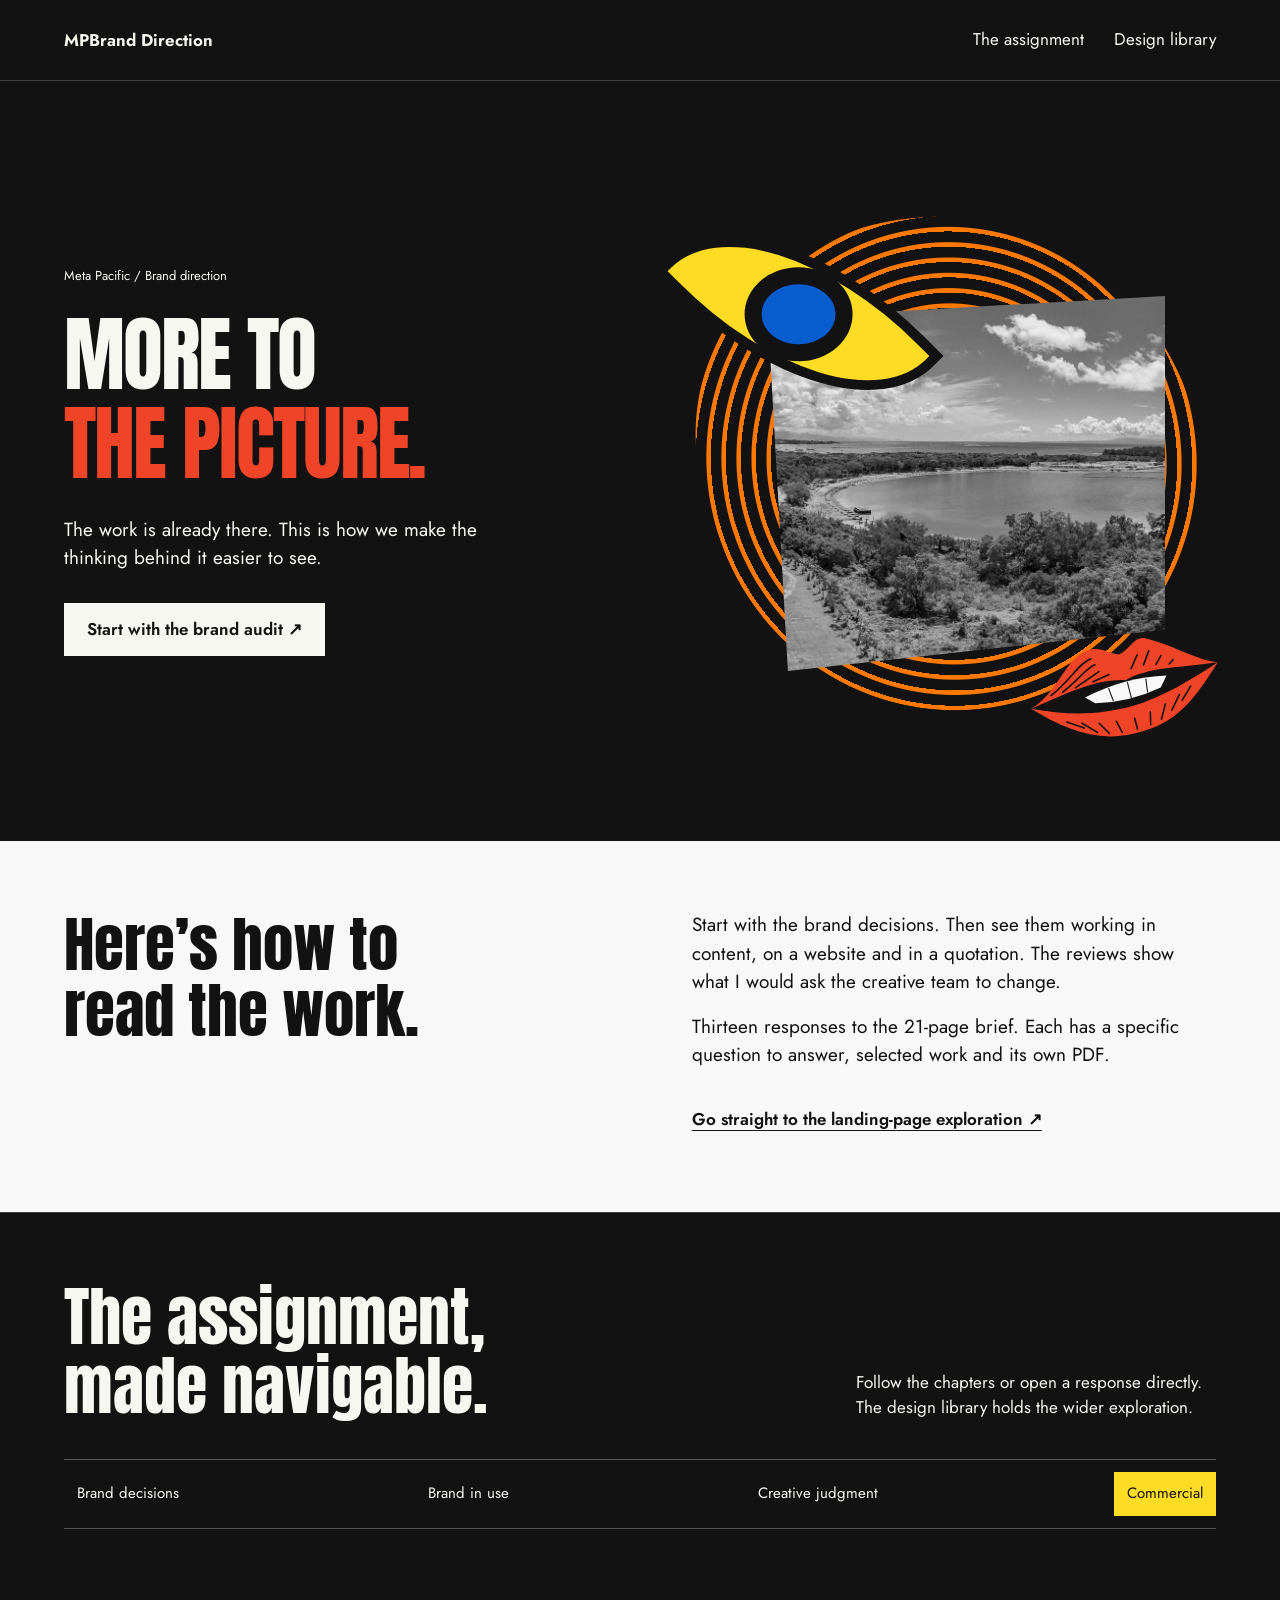
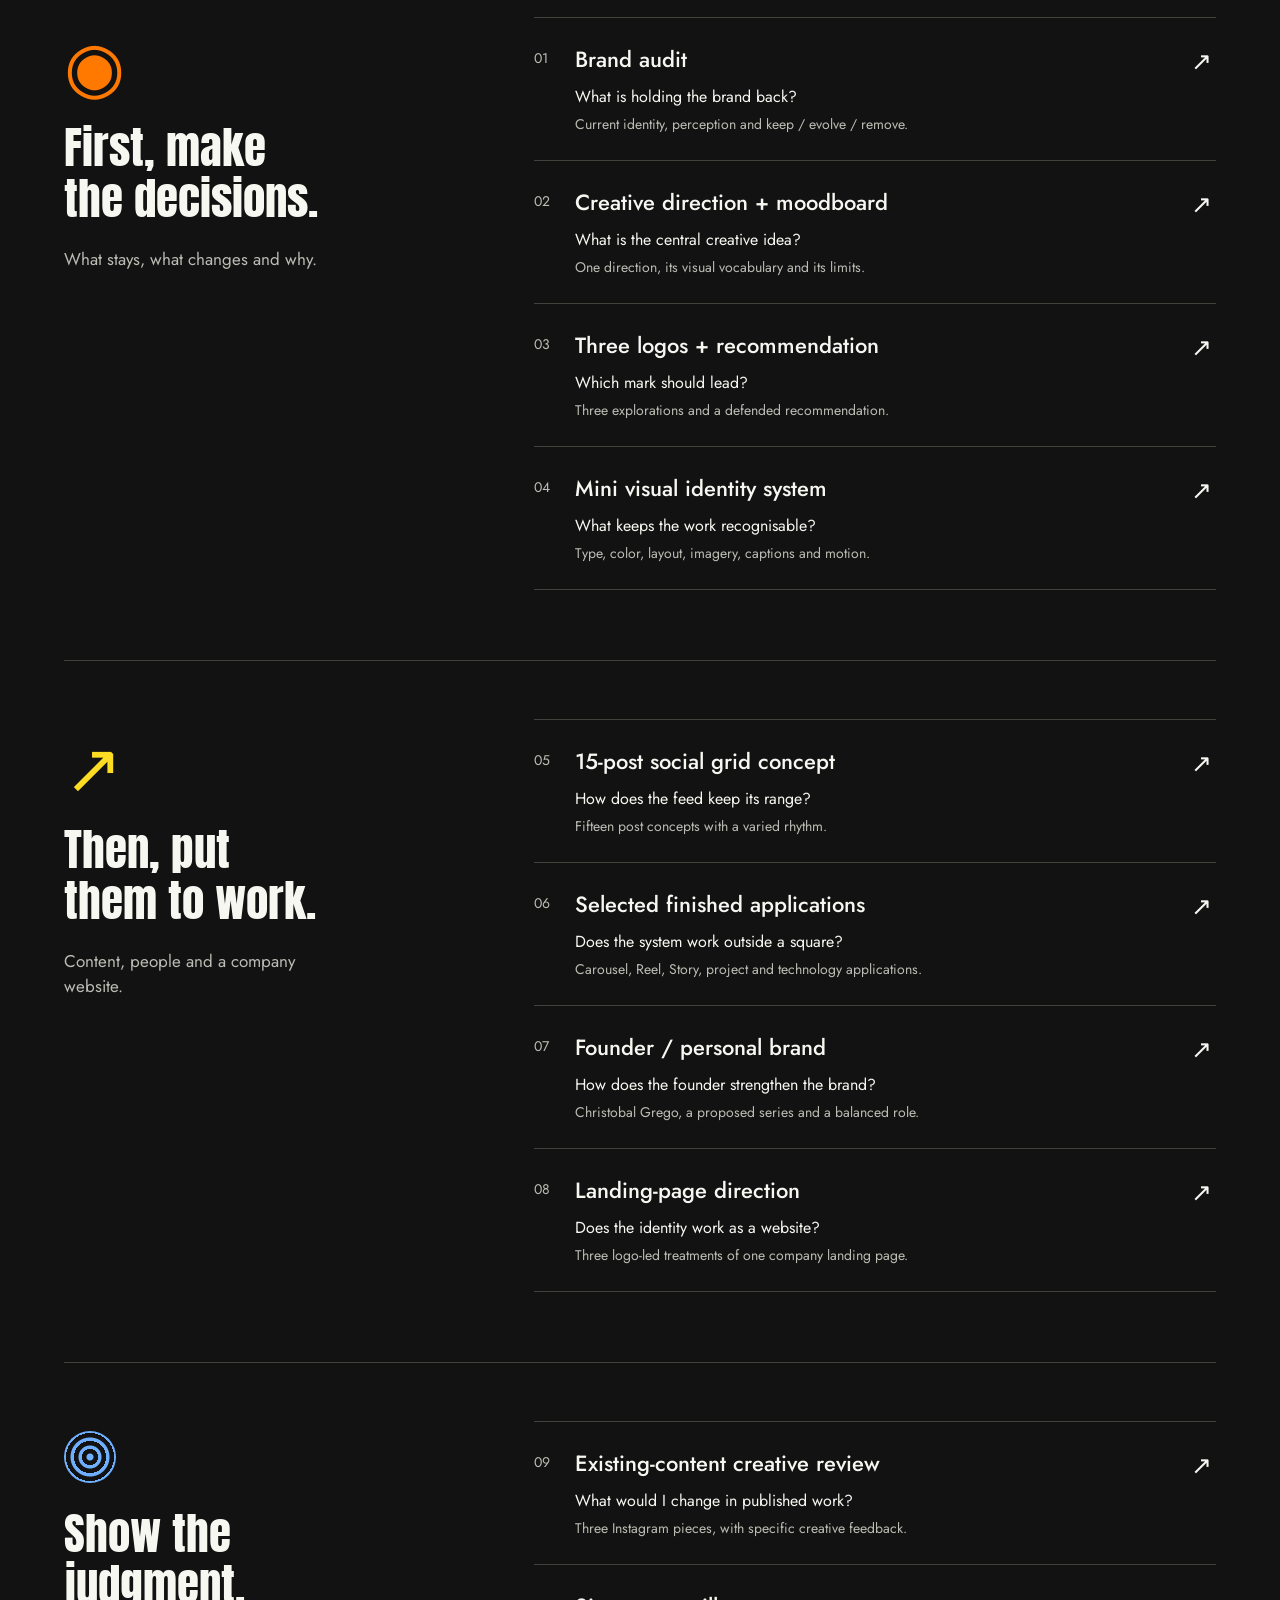
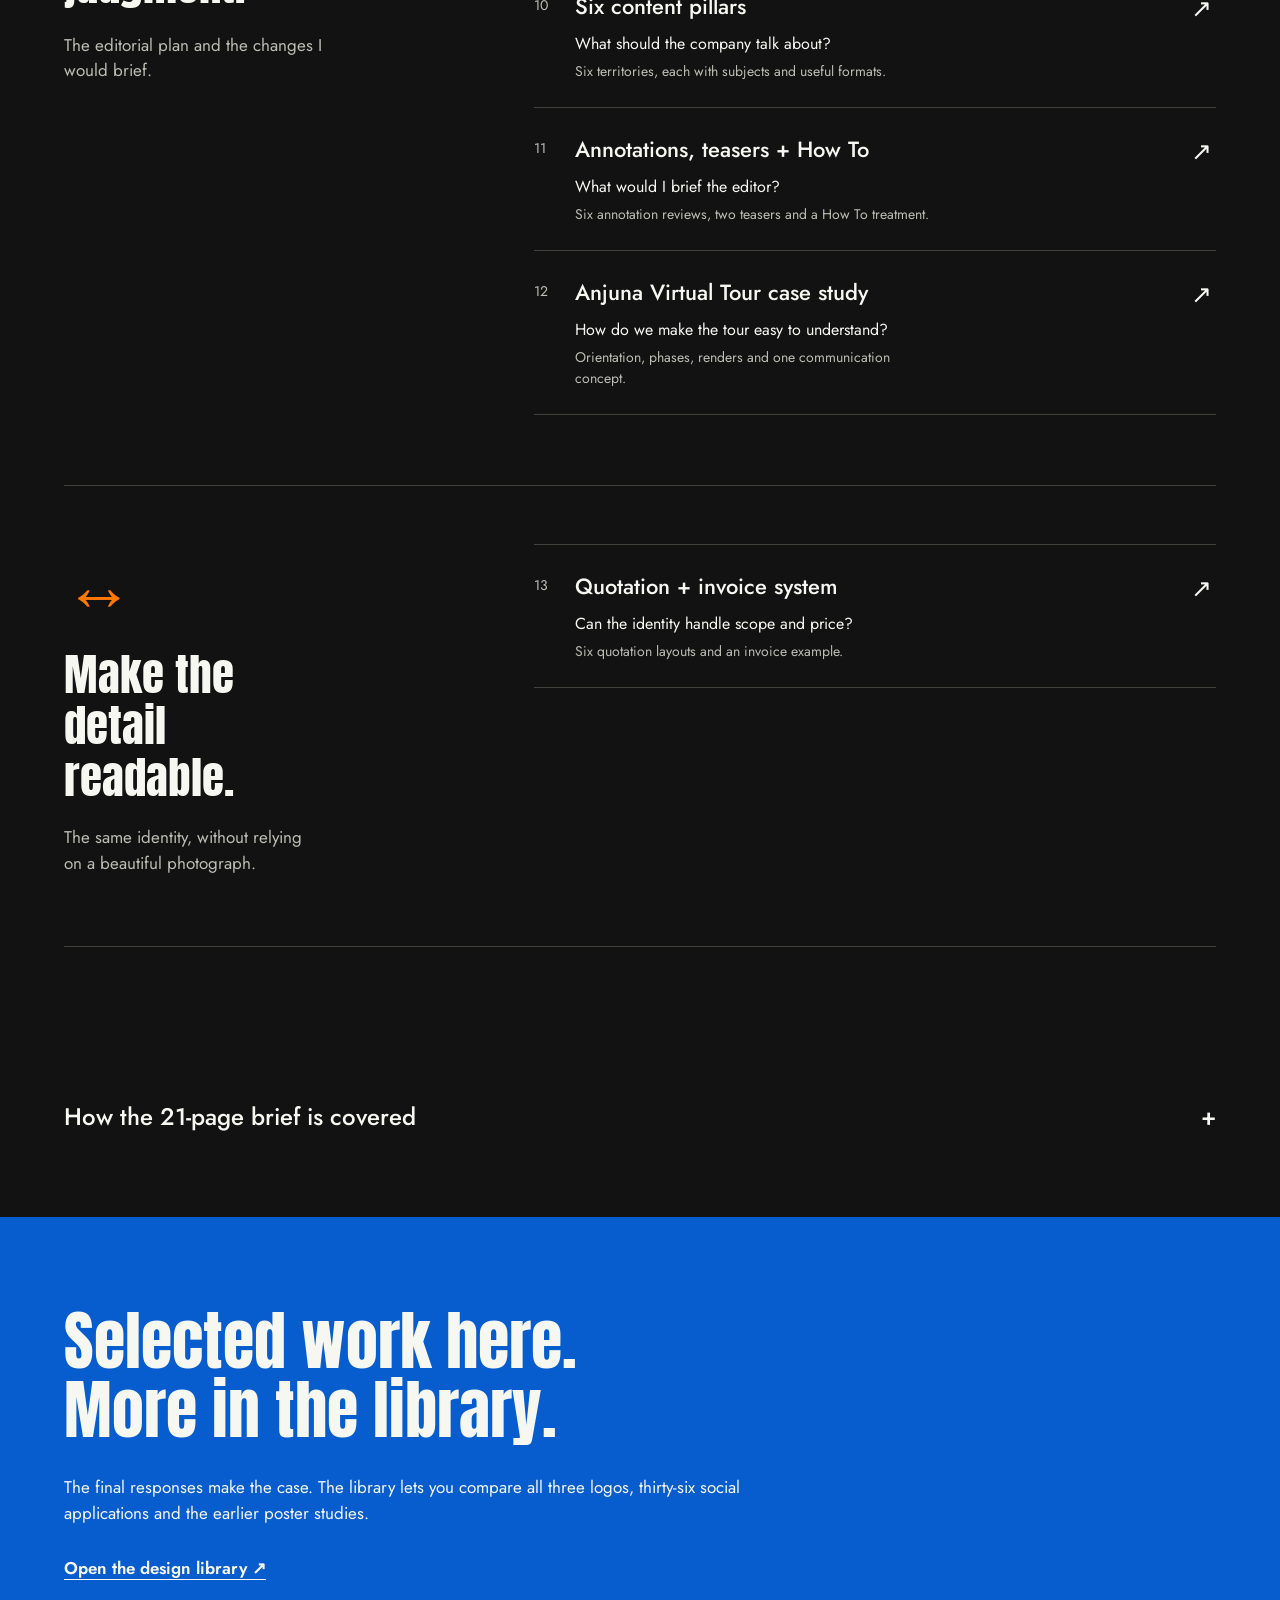
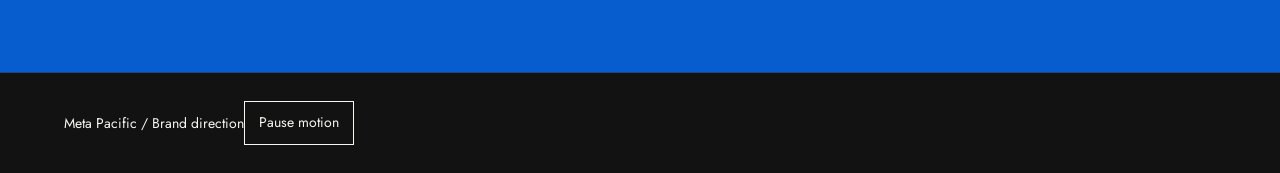
==== commit 12ea97ed: "Replace emoji artwork with animated vector mouths" ====
--- a/index.html
+++ b/index.html
@@ -1,4 +1,4 @@
-<!doctype html><html lang="en"><head><meta charset="utf-8"><meta name="viewport" content="width=device-width,initial-scale=1"><meta name="robots" content="noindex"><title>MPBrand Direction - Jerio</title><link rel="icon" href="assets/favicon.png"><link rel="stylesheet" href="presentation.css?v=20260914-3"><script src="presentation.js?v=20260914-graphic" defer></script><link rel="stylesheet" href="graphic-system.css?v=20260914-graphic"><script src="graphic-motion.js?v=20260914-graphic" defer></script></head><body class="assignment-hub"><a class="skip" href="#main">Skip to assignment</a><header class="review-nav"><a href="./" class="site-name">MPBrand Direction </a><nav><a href="#tasks">The assignment</a><a href="library.html">Design library</a></nav></header>
-<main id="main"><section class="assignment-hero"><div class="hero-message"><p class="eyebrow">Meta Pacific / Brand direction</p><h1>MORE TO<br><span>THE PICTURE.</span></h1><p>The work is already there. This is how we make the thinking behind it easier to see.</p><a class="primary" href="phase.html?task=audit">Start with the brand audit ↗</a></div><div class="hero-art graphic-scene" aria-hidden="true"><div class="optical-disc"></div><img src="assets/photos/aerial-bay-lagoon.jpg" alt=""><div class="cutout-eye"><i></i></div><span class="hero-star">✳</span></div></section><section class="review-intro"><h2>Here’s how to<br>read the work.</h2><div><p>Start with the brand decisions. Then see them working in content, on a website and in a quotation. The reviews show what I would ask the creative team to change.</p><p>Thirteen responses to the 21-page brief. Each has a specific question to answer, selected work and its own PDF.</p><a href="homepage.html">Go straight to the landing-page exploration ↗</a></div></section>
+<!doctype html><html lang="en"><head><meta charset="utf-8"><meta name="viewport" content="width=device-width,initial-scale=1"><meta name="robots" content="noindex"><title>MPBrand Direction - Jerio</title><link rel="icon" href="assets/favicon.png"><link rel="stylesheet" href="presentation.css?v=20260914-3"><script src="presentation.js?v=20260914-mouth" defer></script><link rel="stylesheet" href="graphic-system.css?v=20260914-mouth"><script src="graphic-motion.js?v=20260914-mouth" defer></script></head><body class="assignment-hub"><a class="skip" href="#main">Skip to assignment</a><header class="review-nav"><a href="./" class="site-name">MPBrand Direction </a><nav><a href="#tasks">The assignment</a><a href="library.html">Design library</a></nav></header>
+<main id="main"><section class="assignment-hero"><div class="hero-message"><p class="eyebrow">Meta Pacific / Brand direction</p><h1>MORE TO<br><span>THE PICTURE.</span></h1><p>The work is already there. This is how we make the thinking behind it easier to see.</p><a class="primary" href="phase.html?task=audit">Start with the brand audit ↗</a></div><div class="hero-art graphic-scene" aria-hidden="true"><div class="optical-disc"></div><img src="assets/photos/aerial-bay-lagoon.jpg" alt=""><div class="cutout-eye"><i></i></div><span class="hero-star"></span></div></section><section class="review-intro"><h2>Here’s how to<br>read the work.</h2><div><p>Start with the brand decisions. Then see them working in content, on a website and in a quotation. The reviews show what I would ask the creative team to change.</p><p>Thirteen responses to the 21-page brief. Each has a specific question to answer, selected work and its own PDF.</p><a href="homepage.html">Go straight to the landing-page exploration ↗</a></div></section>
 <section class="task-directory" id="tasks"><div class="directory-heading"><h2>The assignment,<br>made navigable.</h2><p>Follow the chapters or open a response directly. The design library holds the wider exploration.</p></div><nav class="chapter-nav" aria-label="Assignment chapters"><a href="#brand-decisions">Brand decisions</a><a href="#brand-in-use">Brand in use</a><a href="#creative-judgment">Creative judgment</a><a href="#commercial-work">Commercial</a></nav><div id="task-links" class="task-links"></div></section>
 <section class="brief-map"><details><summary>How the 21-page brief is covered <span aria-hidden="true">+</span></summary><p>The brief contains context, references, evaluation criteria and required work. Those requirements are grouped into the responses above, not treated as 21 duplicate tasks.</p><div id="brief-coverage"></div><p class="source-note">The cover sets the three principles: Innovation, Premium and Cinematic. Pages 15–17 and 21 define delivery, evaluation, source material and depth. The work prioritizes the core identity, selected applications, Anjuna and commercial clarity; sampled-frame reviews remain clearly labelled.</p></details></section><section class="closing-note"><h2>Selected work here.<br>More in the library.</h2><p>The final responses make the case. The library lets you compare all three logos, thirty-six social applications and the earlier poster studies.</p><a href="library.html">Open the design library ↗</a></section></main><footer>Meta Pacific / Brand direction</footer></body></html>
--- a/graphic-system.css
+++ b/graphic-system.css
@@ -23,7 +23,28 @@
 body[data-identity=studio] .landing-hero{background:#ff7900;color:#121212;grid-template-columns:1.15fr 1fr}body[data-identity=studio] .landing-hero h1{max-width:13ch}body[data-identity=studio] .landing-hero h1 span{color:#121212}body[data-identity=studio] .hero-category{color:#121212}body[data-identity=studio] .graphic-orbit{border-radius:0;background:repeating-linear-gradient(-45deg,#121212 0 8px,transparent 8px 22px);inset:0 0 9% 8%;clip-path:polygon(25% 0,100% 0,100% 75%,75% 100%,0 100%,0 25%)}body[data-identity=studio] .hero-window{inset:12% 7% 22% 15%;height:66%;width:78%;clip-path:polygon(0 0,100% 0,100% 100%,0 100%)}body[data-identity=studio] .graphic-eye{background:#121212;top:auto;bottom:12%;right:2%;width:38%}body[data-identity=studio] .graphic-eye i{background:#ff7900;border-color:#f8f8f8}body[data-identity=studio] .graphic-cut{background:#121212;top:0;bottom:auto;left:0;width:25%}
 .perspective-strip{display:flex;justify-content:space-between;gap:25px;align-items:center;background:var(--graphic-yellow);color:#121212;padding:20px var(--gutter);font:400 clamp(25px,4vw,56px)/1.1 Anton,Arial,sans-serif;overflow:hidden}.perspective-strip i{font-style:normal;font-size:1.6em;line-height:1}.graphic-section{position:relative;isolation:isolate;overflow:clip}.contact-section{padding-right:38%;min-height:510px}.contact-section>p,.contact-section>h2,.contact-section>a{position:relative;z-index:1}.contact-orbit{position:absolute;right:-12%;top:8%;width:48%;aspect-ratio:1;border-radius:50%;background:repeating-radial-gradient(ellipse at center,transparent 0 14px,#121212 15px 19px,transparent 20px 32px);z-index:0}.kinetic-title{perspective:600px}.kinetic-word{display:inline-block;transform:translateY(var(--word-lift,0));transition:transform .25s var(--graphic-ease)}.kinetic-title:hover .kinetic-word:nth-child(2n){--word-lift:-5px}.kinetic-title:hover .kinetic-word:nth-child(3n){--word-lift:3px}.project-caption b,.task-arrow{transition:transform .25s var(--graphic-ease)}.project:hover .project-caption b,.project:focus-visible .project-caption b,.task-link:hover .task-arrow,.task-link:focus-visible .task-arrow{transform:translate(4px,-4px)}.project:active,.task-link:active{filter:brightness(.9)}.site-header nav a{position:relative}.site-header nav a::after{content:'';position:absolute;bottom:3px;left:0;right:0;height:2px;background:currentColor;transform:scaleX(0);transform-origin:left;transition:transform .2s}.site-header nav a:hover::after,.site-header nav a:focus-visible::after{transform:scaleX(1)}
 .assignment-hub .assignment-hero{padding-top:65px;padding-bottom:65px}.assignment-hub .hero-message h1{font-size:clamp(52px,6.4vw,96px)}.assignment-hub .hero-art{height:500px}.assignment-hub .hero-art .optical-disc{background:repeating-radial-gradient(ellipse at center,var(--orange) 0 4px,var(--ink) 5px 15px);border-radius:44% 56% 48% 52%;animation:none}.assignment-hub .hero-art>img,.assignment-hub .hero-star{animation:none}.assignment-hub .review-intro{display:grid;grid-template-columns:1fr 1fr;gap:9%;padding:70px var(--gutter);background:#f8f8f8;color:#121212}.review-intro h2{font-size:clamp(38px,4.8vw,68px)}.review-intro p{font-size:19px}.review-intro a{display:inline-flex;align-items:center;min-height:44px;margin-top:28px;font-weight:600}.directory-heading{display:flex;justify-content:space-between;gap:7%;align-items:end;margin-bottom:38px}.directory-heading h2{font-size:clamp(40px,5vw,72px)}.directory-heading p{max-width:36ch}.chapter-nav{position:sticky;top:0;z-index:4;display:flex;justify-content:space-between;gap:16px;background:#121212;border-top:1px solid #555;border-bottom:1px solid #555;padding:12px 0;margin-bottom:30px}.chapter-nav a{display:flex;min-height:44px;align-items:center;padding:7px 12px;text-decoration:none;font-size:15px;border:1px solid transparent}.chapter-nav a[aria-current]{background:var(--yellow);color:#121212}.assignment-hub .task-links{display:block}.task-chapter{display:grid;grid-template-columns:.8fr 1.4fr;gap:7%;padding:58px 0 70px;scroll-margin-top:100px;border-bottom:1px solid var(--line)}.task-chapter>header{position:relative;padding-top:10px}.chapter-symbol{display:block;font:70px/1 Display;color:var(--orange);margin-bottom:25px}.task-chapter:nth-child(2) .chapter-symbol{color:var(--yellow)}.task-chapter:nth-child(3) .chapter-symbol{color:#6eafff}.task-chapter h3{font:400 clamp(30px,3.5vw,48px)/1.15 Display;max-width:12ch;margin-bottom:22px}.task-chapter header p{font-size:17px;max-width:26ch;color:var(--muted)}.assignment-hub .task-link{grid-template-columns:26px 1fr 25px;align-items:start;padding:25px 0;gap:15px}.assignment-hub .task-link:first-child{border-top:1px solid var(--line)}.assignment-hub .task-link strong{display:block;font-size:22px}.assignment-hub .task-link p{font-size:16px;margin:9px 0 5px;max-width:45ch}.assignment-hub .task-link small{font-size:14px;color:var(--muted);display:block;max-width:45ch}.assignment-hub .task-link:hover{transform:none}.assignment-hub .task-link span:first-child{font-size:14px;padding-top:5px}.task-arrow{font-size:25px}.brief-map{padding:40px var(--gutter) 70px}.brief-map summary{display:flex;justify-content:space-between;gap:25px;min-height:60px;align-items:center;cursor:pointer;font-size:24px;font-weight:500;list-style:none}.brief-map summary::-webkit-details-marker{display:none}.brief-map details[open] summary span{transform:rotate(45deg)}.brief-map details>p{margin:25px 0;max-width:75ch}.brief-map #brief-coverage{display:grid;grid-template-columns:1fr 1fr;gap:0 45px}.brief-map #brief-coverage a{display:grid;grid-template-columns:120px 1fr 20px;gap:15px;align-items:center;border-top:1px solid var(--line);padding:17px 0;min-height:64px;text-decoration:none}.brief-map #brief-coverage span{font-size:13px;color:var(--muted)}.brief-map #brief-coverage strong{font-size:16px;font-weight:500}.reading-progress{position:fixed;left:0;right:0;top:0;height:3px;transform:scaleX(0);transform-origin:left;background:var(--graphic-orange);z-index:5;pointer-events:none}
-@supports(animation-timeline:view()){.graphic-scene .graphic-orbit,.graphic-scene .optical-disc{animation:optical-scroll linear both;animation-timeline:view();animation-range:entry 0% exit 100%}@keyframes optical-scroll{from{rotate:-15deg}to{rotate:45deg}}.contact-orbit{animation:contact-scroll linear both;animation-timeline:view();animation-range:entry 0% exit 100%}@keyframes contact-scroll{from{rotate:-25deg;scale:.85}to{rotate:25deg;scale:1.05}}}
+/* Graphic motion is time-driven, independent of scrolling and font/emoji support. */
+.abstract-mouth{display:block;width:100%;height:100%;overflow:visible;color:var(--red,#f04428)}
+.lip-upper,.lip-lower,.mouth-glint{transform-origin:200px 125px;animation:mouth-upper 4.8s cubic-bezier(.45,0,.2,1) infinite}
+.lip-lower{animation-name:mouth-lower}.mouth-glint{animation-name:mouth-light}
+@keyframes mouth-upper{0%,100%{transform:translateY(4px) rotate(1deg)}45%,60%{transform:translateY(-15px) rotate(-2deg)}}
+@keyframes mouth-lower{0%,100%{transform:translateY(-6px) scaleY(.9)}45%,60%{transform:translateY(14px) scaleY(1.03)}}
+@keyframes mouth-light{0%,100%{transform:scaleY(.55)}45%,60%{transform:scaleY(1)}}
+.social-art .symbol.mouth-art{inset:68% 9% auto;width:82%;height:13%;font-size:0;line-height:0;z-index:0;transform:rotate(-5deg)}
+.social-art.optical .symbol.mouth-art{top:58%;height:22%}
+.social-art.portrait .symbol.mouth-art{top:61%;height:10%}
+.social-art.black .abstract-mouth{color:#ff7900}
+.graphic-cut.mouth-art,.assignment-hub .hero-star.mouth-art{clip-path:none;background:none!important;aspect-ratio:auto;width:42%;height:27%;font-size:0;line-height:0;transform:rotate(-14deg);animation:none}
+body[data-identity=studio] .graphic-cut.mouth-art{width:39%;height:24%;top:0}.graphic-cut .abstract-mouth{color:#f04428}body[data-identity=studio] .graphic-cut .abstract-mouth{color:#f8f8f8}
+.graphic-scene .graphic-orbit,.assignment-hub .hero-art .optical-disc,.contact-orbit{animation:optical-drift 12s ease-in-out infinite alternate;animation-timeline:auto}
+@keyframes optical-drift{from{transform:rotate(-9deg) scale(.94,1)}to{transform:rotate(12deg) scale(1,.9)}}
+.graphic-eye i,.cutout-eye i{animation:gaze-shift 6s ease-in-out infinite}
+@keyframes gaze-shift{0%,100%{translate:-13% 0}40%,60%{translate:16% 4%}}
+.chapter-symbol:empty{width:52px;height:52px;border-radius:50%;background:repeating-radial-gradient(circle,currentColor 0 3px,transparent 4px 8px)}
+.motion-pause{display:inline-flex;align-items:center;justify-content:center;min-height:44px;padding:8px 14px;margin-left:auto;border:1px solid currentColor;background:transparent;color:inherit;font:inherit;font-size:14px;cursor:pointer}.motion-pause[hidden]{display:none}.motion-pause:focus-visible{outline:2px solid currentColor;outline-offset:4px}
+.motion-paused *,.motion-paused *::before,.motion-paused *::after{animation-play-state:paused!important}
+@media(prefers-reduced-motion:reduce){*,*::before,*::after{animation:none!important;transition:none!important}}
+@media print{*,*::before,*::after{animation:none!important;transition:none!important}.motion-pause{display:none!important}.art-row .social-art.black .headline{font-size:13cqw;top:18%}.art-row .social-art.black .symbol.mouth-art{top:73%;height:11%}}
 @media(min-width:768px) and (max-width:1100px){body[data-identity] .landing-hero{grid-template-columns:1fr 1fr;gap:35px;padding-top:40px;padding-bottom:40px}body[data-identity] .hero-film{height:440px}body[data-identity] .landing-hero h1{font-size:clamp(49px,6.5vw,70px)}.graphic-eye i{border-width:7px}.assignment-hub .hero-art{height:400px}.task-chapter{grid-template-columns:.7fr 1.3fr;gap:5%}.directory-heading{display:block}.directory-heading p{margin-top:25px;max-width:60ch}.chapter-nav{gap:5px}.chapter-nav a{font-size:14px;padding:7px}.brief-map #brief-coverage{grid-template-columns:1fr}.contact-section{padding-right:32%}}
 @media(max-width:767px){body[data-identity] .landing-hero{display:flex;flex-direction:column;align-items:stretch;gap:30px;padding:32px 20px 25px}body[data-identity] .landing-hero h1{max-width:14ch;font-size:clamp(46px,11vw,70px)}body[data-identity] .hero-heading{padding:0}body[data-identity] .hero-category{font-size:14px;margin-bottom:22px}body[data-identity] .hero-bottom{margin-top:25px}body[data-identity] .hero-bottom p{font-size:17px;max-width:43ch}body[data-identity] .hero-bottom a{margin-top:15px;font-size:17px}body[data-identity] .hero-film{height:390px;max-width:500px;width:100%;align-self:center}body[data-identity] .hero-film figcaption{font-size:12px}.graphic-eye i{border-width:7px}.perspective-strip{padding:14px 20px;gap:15px;font-size:clamp(22px,5.5vw,35px)}.perspective-strip i{font-size:1.3em}.contact-section{padding:65px 20px 160px;min-height:0}.contact-orbit{top:auto;bottom:-45%;right:-16%;width:62%}.contact-section>a{max-width:85%}.assignment-hub .assignment-hero{padding:34px 20px 35px}.assignment-hub .hero-message h1{font-size:14vw}.assignment-hub .hero-art{height:330px;margin-top:25px}.assignment-hub .review-intro{grid-template-columns:1fr;gap:25px;padding:45px 20px}.review-intro p{font-size:17px}.review-intro a{font-size:16px}.assignment-hub .task-directory{padding:45px 20px}.directory-heading{display:block;margin-bottom:25px}.directory-heading h2{font-size:43px}.directory-heading p{margin-top:25px;font-size:17px}.chapter-nav{display:grid;grid-template-columns:1fr 1fr;gap:5px;padding:8px 0;margin-bottom:15px}.chapter-nav a{padding:6px 8px;font-size:13px}.task-chapter{display:block;padding:30px 0 45px;scroll-margin-top:132px}.task-chapter>header{display:grid;grid-template-columns:55px 1fr;gap:12px;align-items:start;margin-bottom:25px}.chapter-symbol{font-size:44px;margin:0}.task-chapter h3{font-size:34px;max-width:none;margin:0}.task-chapter header p{grid-column:2;max-width:40ch;font-size:16px}.assignment-hub .task-link{gap:10px;grid-template-columns:22px 1fr 20px;padding:23px 0}.assignment-hub .task-link strong{font-size:21px;line-height:1.25}.assignment-hub .task-link p{font-size:16px}.assignment-hub .task-link small{font-size:14px}.brief-map{padding:30px 20px 45px}.brief-map summary{font-size:21px;line-height:1.25}.brief-map #brief-coverage{grid-template-columns:1fr}.brief-map #brief-coverage a{grid-template-columns:88px 1fr 16px;gap:10px}.brief-map #brief-coverage span{font-size:12px}.brief-map #brief-coverage strong{font-size:15px}.kinetic-title:hover .kinetic-word{--word-lift:0}}
 @media(prefers-reduced-motion:reduce){.graphic-orbit,.optical-disc,.contact-orbit,.kinetic-word{animation:none!important;transition:none!important;rotate:none!important;scale:1!important}.kinetic-word{transform:none!important}.reading-progress{display:none}}
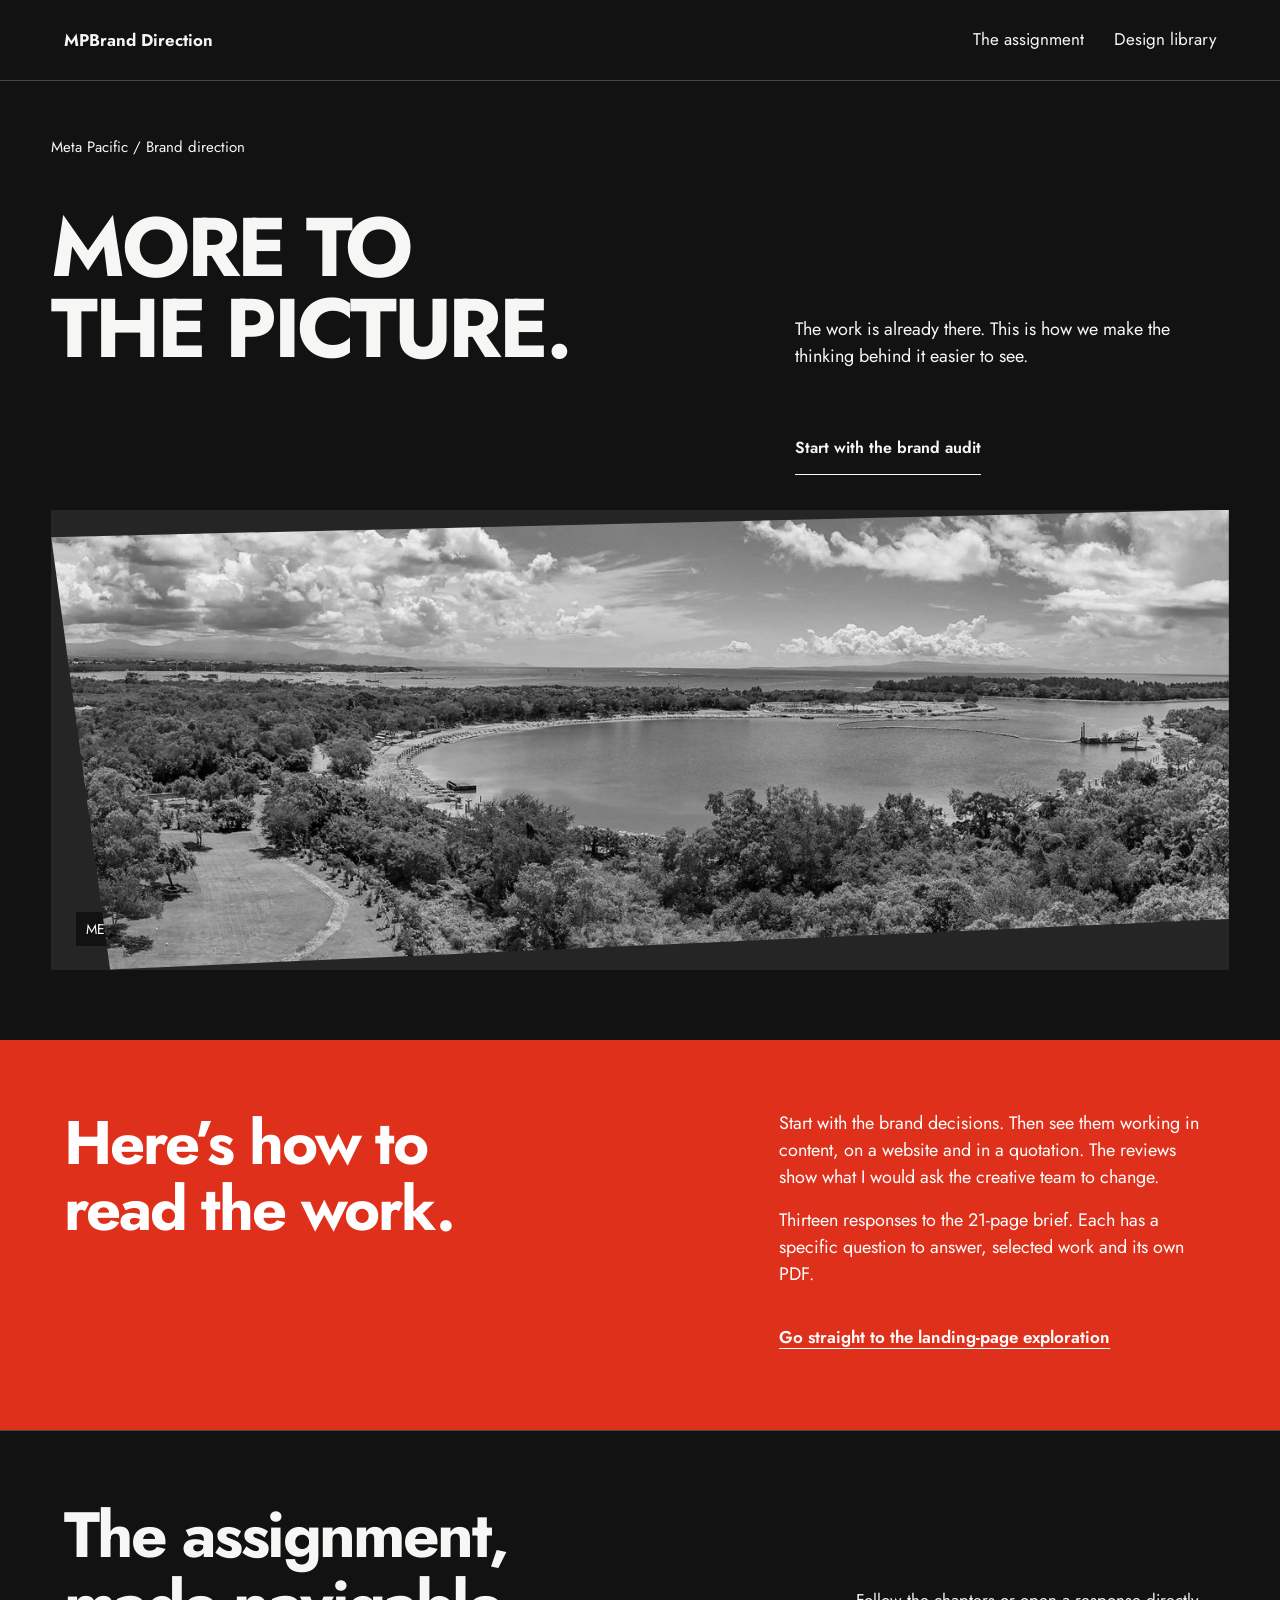
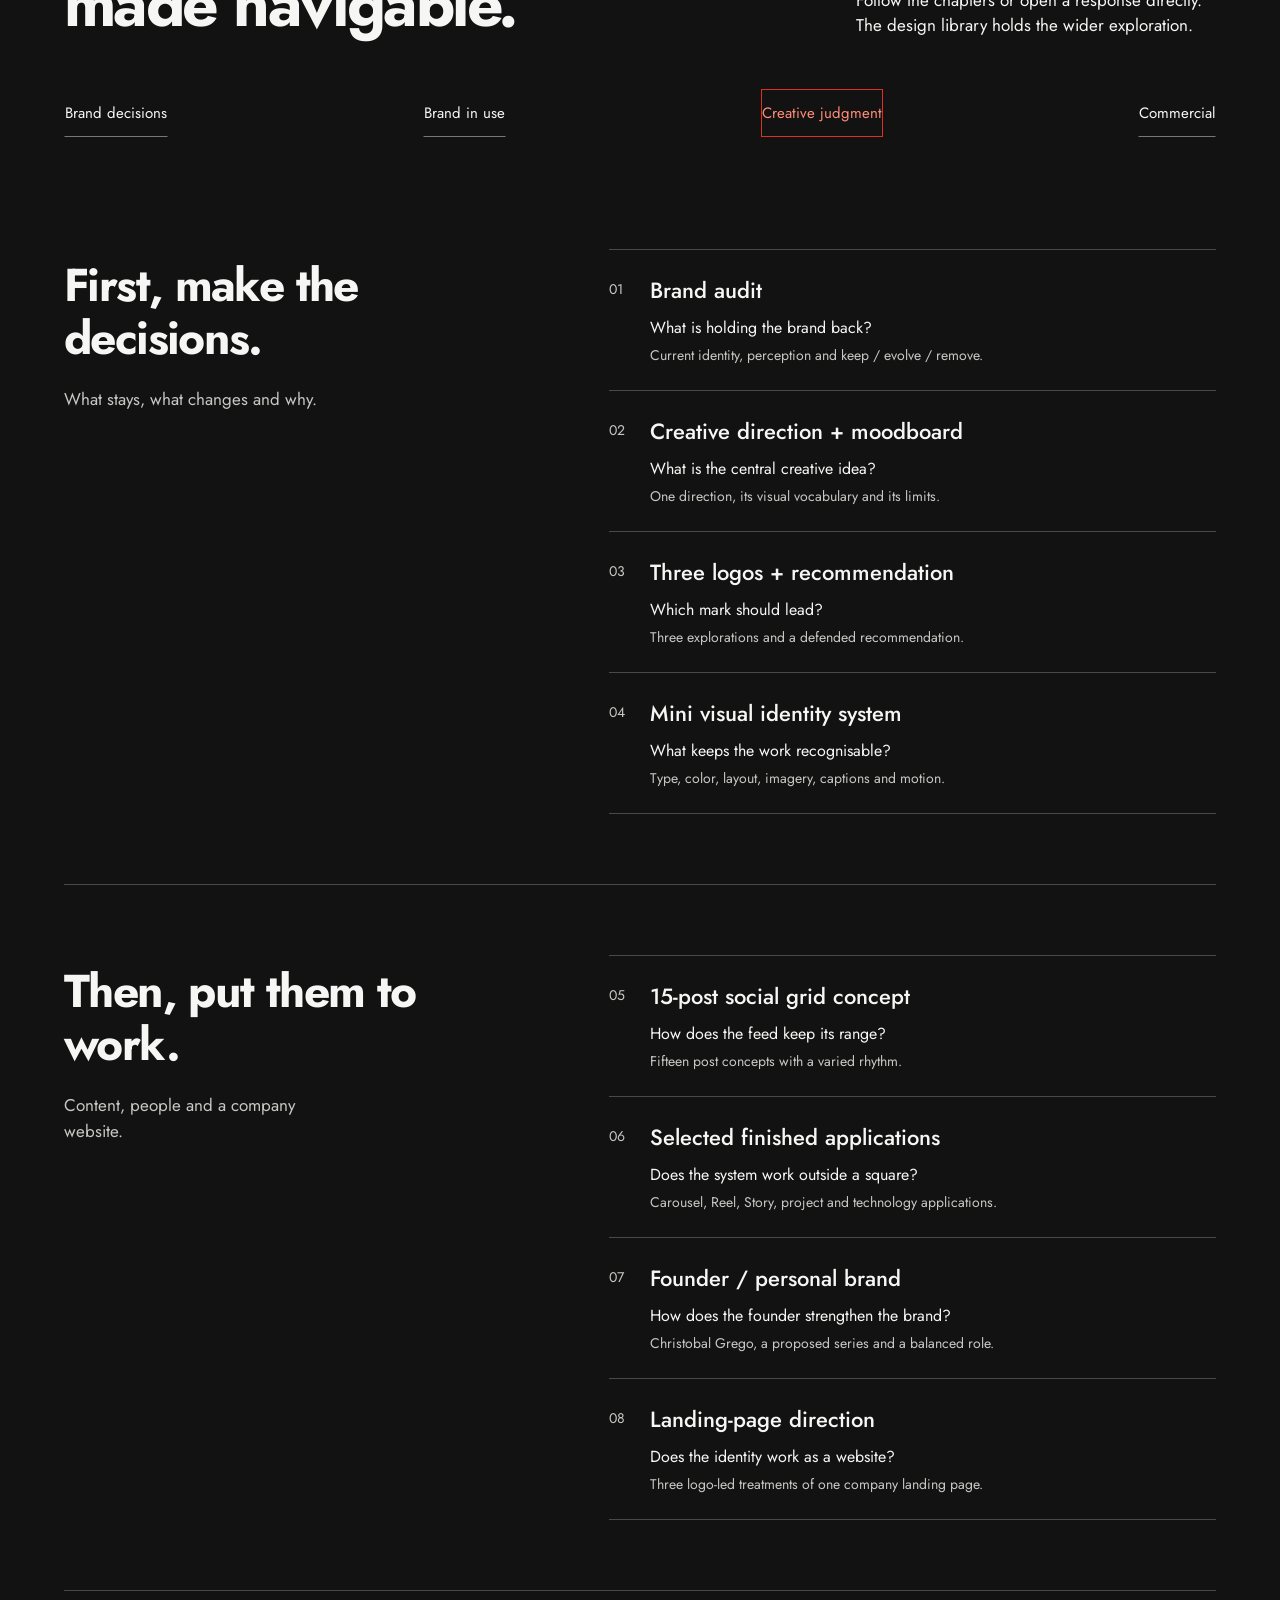
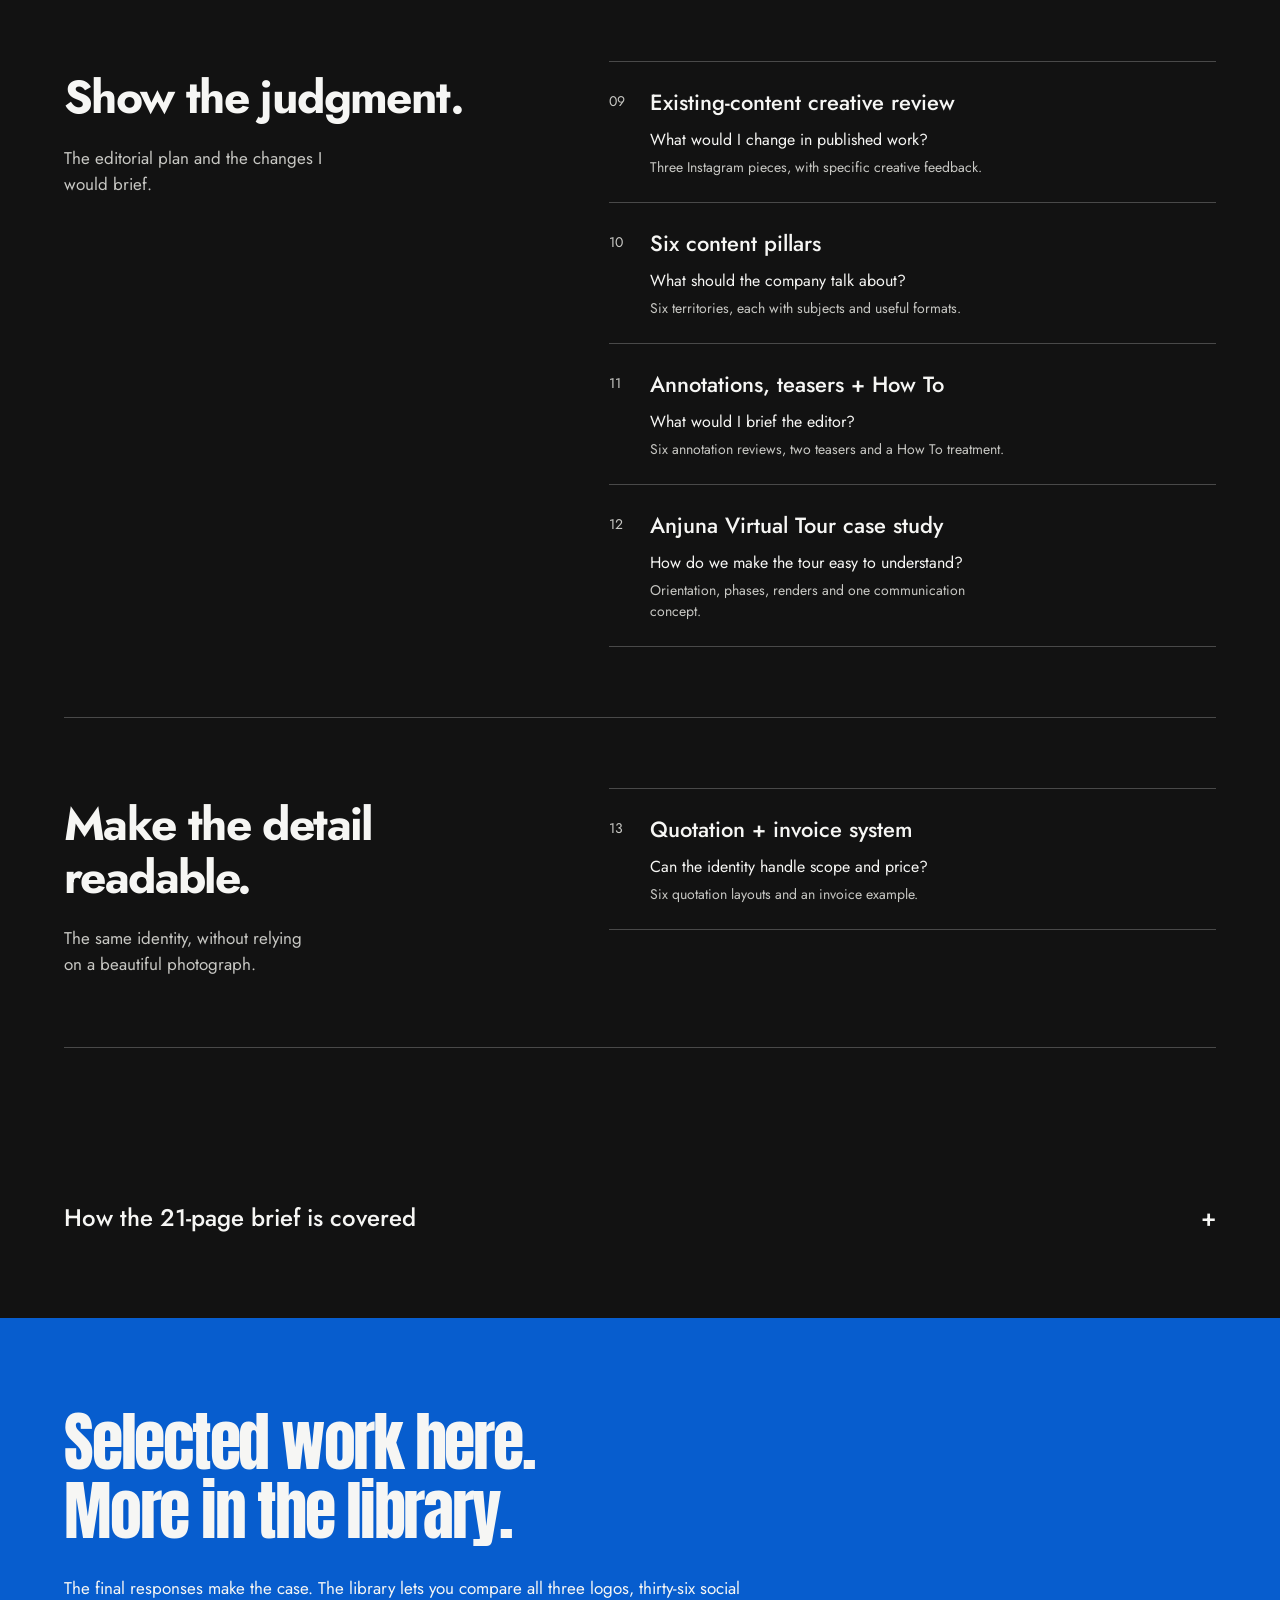
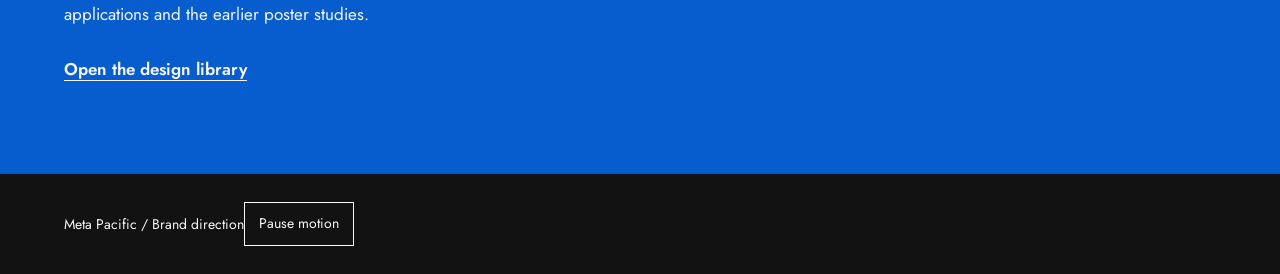
==== commit f19558c1: "Rebuild submission with photographic editorial compositions" ====
--- a/index.html
+++ b/index.html
@@ -1,4 +1,4 @@
-<!doctype html><html lang="en"><head><meta charset="utf-8"><meta name="viewport" content="width=device-width,initial-scale=1"><meta name="robots" content="noindex"><title>MPBrand Direction - Jerio</title><link rel="icon" href="assets/favicon.png"><link rel="stylesheet" href="presentation.css?v=20260914-3"><script src="presentation.js?v=20260914-mouth" defer></script><link rel="stylesheet" href="graphic-system.css?v=20260914-mouth"><script src="graphic-motion.js?v=20260914-mouth" defer></script></head><body class="assignment-hub"><a class="skip" href="#main">Skip to assignment</a><header class="review-nav"><a href="./" class="site-name">MPBrand Direction </a><nav><a href="#tasks">The assignment</a><a href="library.html">Design library</a></nav></header>
-<main id="main"><section class="assignment-hero"><div class="hero-message"><p class="eyebrow">Meta Pacific / Brand direction</p><h1>MORE TO<br><span>THE PICTURE.</span></h1><p>The work is already there. This is how we make the thinking behind it easier to see.</p><a class="primary" href="phase.html?task=audit">Start with the brand audit ↗</a></div><div class="hero-art graphic-scene" aria-hidden="true"><div class="optical-disc"></div><img src="assets/photos/aerial-bay-lagoon.jpg" alt=""><div class="cutout-eye"><i></i></div><span class="hero-star"></span></div></section><section class="review-intro"><h2>Here’s how to<br>read the work.</h2><div><p>Start with the brand decisions. Then see them working in content, on a website and in a quotation. The reviews show what I would ask the creative team to change.</p><p>Thirteen responses to the 21-page brief. Each has a specific question to answer, selected work and its own PDF.</p><a href="homepage.html">Go straight to the landing-page exploration ↗</a></div></section>
+<!doctype html><html lang="en"><head><meta charset="utf-8"><meta name="viewport" content="width=device-width,initial-scale=1"><meta name="robots" content="noindex"><title>MPBrand Direction - Jerio</title><link rel="icon" href="assets/favicon.png"><link rel="stylesheet" href="presentation.css?v=20260914-3"><script src="presentation.js?v=20260915-submission" defer></script><link rel="stylesheet" href="graphic-system.css?v=20260915-submission"><script src="graphic-motion.js?v=20260915-submission" defer></script><link rel="stylesheet" href="submission.css?v=20260915"><script src="submission.js?v=20260915" defer></script></head><body class="assignment-hub submission"><a class="skip" href="#main">Skip to assignment</a><header class="review-nav"><a href="./" class="site-name">MPBrand Direction </a><nav><a href="#tasks">The assignment</a><a href="library.html">Design library</a></nav></header>
+<main id="main"><section class="assignment-hero"><div class="hero-message"><p class="eyebrow">Meta Pacific / Brand direction</p><h1>MORE TO<br><span>THE PICTURE.</span></h1><p>The work is already there. This is how we make the thinking behind it easier to see.</p><a class="primary" href="phase.html?task=audit">Start with the brand audit </a></div><div class="hero-art graphic-scene" aria-hidden="true"><div class="optical-disc"></div><img src="assets/photos/aerial-bay-lagoon.jpg" alt=""><div class="cutout-eye"><i></i></div><span class="hero-star"></span></div></section><section class="review-intro"><h2>Here’s how to<br>read the work.</h2><div><p>Start with the brand decisions. Then see them working in content, on a website and in a quotation. The reviews show what I would ask the creative team to change.</p><p>Thirteen responses to the 21-page brief. Each has a specific question to answer, selected work and its own PDF.</p><a href="homepage.html">Go straight to the landing-page exploration </a></div></section>
 <section class="task-directory" id="tasks"><div class="directory-heading"><h2>The assignment,<br>made navigable.</h2><p>Follow the chapters or open a response directly. The design library holds the wider exploration.</p></div><nav class="chapter-nav" aria-label="Assignment chapters"><a href="#brand-decisions">Brand decisions</a><a href="#brand-in-use">Brand in use</a><a href="#creative-judgment">Creative judgment</a><a href="#commercial-work">Commercial</a></nav><div id="task-links" class="task-links"></div></section>
-<section class="brief-map"><details><summary>How the 21-page brief is covered <span aria-hidden="true">+</span></summary><p>The brief contains context, references, evaluation criteria and required work. Those requirements are grouped into the responses above, not treated as 21 duplicate tasks.</p><div id="brief-coverage"></div><p class="source-note">The cover sets the three principles: Innovation, Premium and Cinematic. Pages 15–17 and 21 define delivery, evaluation, source material and depth. The work prioritizes the core identity, selected applications, Anjuna and commercial clarity; sampled-frame reviews remain clearly labelled.</p></details></section><section class="closing-note"><h2>Selected work here.<br>More in the library.</h2><p>The final responses make the case. The library lets you compare all three logos, thirty-six social applications and the earlier poster studies.</p><a href="library.html">Open the design library ↗</a></section></main><footer>Meta Pacific / Brand direction</footer></body></html>
+<section class="brief-map"><details><summary>How the 21-page brief is covered <span aria-hidden="true">+</span></summary><p>The brief contains context, references, evaluation criteria and required work. Those requirements are grouped into the responses above, not treated as 21 duplicate tasks.</p><div id="brief-coverage"></div><p class="source-note">The cover sets the three principles: Innovation, Premium and Cinematic. Pages 15–17 and 21 define delivery, evaluation, source material and depth. The work prioritizes the core identity, selected applications, Anjuna and commercial clarity; sampled-frame reviews remain clearly labelled.</p></details></section><section class="closing-note"><h2>Selected work here.<br>More in the library.</h2><p>The final responses make the case. The library lets you compare all three logos, thirty-six social applications and the earlier poster studies.</p><a href="library.html">Open the design library </a></section></main><footer>Meta Pacific / Brand direction</footer></body></html>
--- a/submission.css
+++ b/submission.css
@@ -0,0 +1,161 @@
+/* Submission edition: photographic scale, editorial spacing and film-led motion. */
+.submission{--paper:#f6f6f4;--red:#df301c;--line:#494949;--muted:#c7c7c3}
+.submission h1,.submission h2,.submission h3{letter-spacing:-.035em}
+.submission .chapter-symbol,.submission .task-arrow,.submission .graphic-eye,.submission .graphic-cut,.submission .hero-star,.submission .cutout-eye,.submission .optical-disc,.submission .graphic-orbit,.submission .contact-orbit{display:none!important}
+.submission .chapter-nav{position:relative;top:auto;grid-template-columns:repeat(4,1fr);border:0;background:transparent;gap:8px}
+.submission .chapter-nav a{border-bottom:1px solid #777;border-radius:0;background:transparent;color:inherit;padding:12px 0;justify-content:flex-start}
+.submission .chapter-nav a[aria-current]{border-color:#df301c;color:#ff8c78;background:transparent}
+.submission .task-chapter{grid-template-columns:1fr 1.45fr;gap:11%;padding:70px 0}
+.submission .task-chapter>header{display:block}.submission .task-chapter h3{font-family:Body,Arial,sans-serif;font-weight:700;max-width:15ch;font-size:clamp(32px,3.6vw,52px)}
+.submission .task-link{grid-template-columns:26px 1fr;padding:24px 0}.submission .task-link strong{font-weight:500}.submission .task-link:hover strong{text-decoration:underline;text-underline-offset:5px}
+.submission .assignment-hero{display:grid;grid-template-columns:1fr;gap:0;padding:0 4vw 70px}
+.submission .hero-message{display:grid;grid-template-columns:1.5fr 1fr;gap:22px 8%;padding:55px 0 35px;align-items:end}
+.submission .hero-message .eyebrow{grid-column:1/-1;text-transform:none;letter-spacing:0;font-size:15px}
+.submission .hero-message h1{font:700 clamp(44px,6.5vw,96px)/.98 Body,Arial,sans-serif;letter-spacing:-.04em;margin:0}.submission .hero-message h1 span{color:#f6f6f4}
+.submission .hero-message>p:not(.eyebrow){font-size:18px;max-width:37ch}.submission .hero-message .primary{grid-column:2;font-size:16px;background:transparent;color:#f6f6f4;border:0;border-bottom:1px solid #f6f6f4;padding:14px 0;justify-self:start}
+.submission .hero-art{height:460px!important;margin:0!important;overflow:hidden;background:#252525}.submission .hero-art>img{position:absolute;inset:0;width:100%;height:100%;object-fit:cover;filter:grayscale(1);transform:none;animation:film-breathe 10s ease-in-out infinite alternate}
+.submission .hero-art::after{content:'META PACIFIC / FIELD NOTES';position:absolute;left:25px;bottom:24px;padding:7px 10px;background:#121212;color:#fff;font:14px Body,Arial,sans-serif;letter-spacing:0}
+.submission .review-intro{background:#df301c;color:#fff;grid-template-columns:1.4fr 1fr}.submission .review-intro h2{font-family:Body,Arial,sans-serif;font-weight:700}.submission .review-intro p{font-size:18px}
+.submission .directory-heading h2,.submission .library-page h1{font-family:Body,Arial,sans-serif;font-weight:700;letter-spacing:-.04em}
+body.submission[data-task] .phase-head{min-height:460px;padding:70px var(--gutter);justify-content:flex-end;border-bottom:1px solid var(--line)}
+body.submission[data-task] .phase-head::after{display:none}body.submission[data-task] .phase-head h1{font:700 clamp(42px,5.5vw,78px)/1.02 Body,Arial,sans-serif;max-width:18ch;margin:24px 0}
+body.submission[data-task] .phase-head>p{font-size:19px;max-width:65ch}.submission .phase-block>h2{font:700 clamp(32px,3.8vw,54px)/1.08 Body,Arial,sans-serif;max-width:24ch}
+.submission .response-nav{position:relative;top:auto;border-top:0;border-bottom:1px solid var(--line);padding:15px var(--gutter)}
+.submission .response-nav select{width:min(65vw,450px);max-width:100%;min-height:44px}.submission .phase-block{padding-top:64px;padding-bottom:70px}
+.submission .phase-grid img{filter:grayscale(.3)}.submission .founder-name{font-family:Body,Arial,sans-serif;font-weight:700;font-size:clamp(48px,6vw,86px);letter-spacing:-.04em}
+.submission .library-art{columns:3;column-gap:28px}.submission .library-art a{margin-bottom:28px}.submission .library-jumps{font-size:16px}
+/* Each frame has its own composition, rather than a repeated icon + headline template. */
+.submission .campaign-frame[class]{position:relative;isolation:isolate;overflow:hidden;container-type:inline-size;aspect-ratio:4/5;background:#121212;color:#f6f6f4}
+.submission .campaign-frame[class] :is(.symbol,.credit,.answers,.counter,.caption,.story-link){display:none}
+.submission .campaign-frame[class] :is(.photo,.detail-photo){position:absolute;inset:auto;display:block;object-fit:cover;transform:none;filter:none;mix-blend-mode:normal;z-index:0;width:100%;height:100%}
+.submission .campaign-frame[class] :is(.brand,.logo){position:absolute;left:6%;top:5%;right:auto;bottom:auto;width:34%;height:6%;z-index:3;object-fit:contain;object-position:left;filter:none}
+.submission .campaign-frame[class] .headline{position:absolute;left:6%;right:6%;top:auto;bottom:16%;margin:0;padding:0;max-width:none;font:700 13cqw/1.02 Body,Jost,Arial,sans-serif;letter-spacing:-.035em;white-space:pre-line;color:inherit;background:none;text-shadow:none;z-index:2;transform:none}
+.submission .campaign-frame[class] :is(.small-copy,.copy){position:absolute;left:6%;right:6%;bottom:5%;top:auto;margin:0;padding:0;font:400 3cqw/1.35 Body,Jost,Arial,sans-serif;letter-spacing:0;color:inherit;max-width:none;background:none;z-index:3}
+.submission .campaign-frame[class] .frame-note{position:absolute;right:6%;top:6%;font:400 2.4cqw/1.2 Body,Jost,Arial,sans-serif;z-index:3;text-align:right;max-width:38%}
+.submission .campaign-frame[class] .detail-photo{display:none}
+.submission .campaign-frame[class]::before,.submission .campaign-frame[class]::after{content:none}
+.submission .campaign-frame[class]:is(.layout-space,.layout-immersive,.layout-route,.layout-arrival) .photo{inset:0}
+.submission .campaign-frame[class].layout-cinema{background:#f6f6f4;color:#121212}
+.submission .campaign-frame[class].layout-cinema .photo{left:3%;top:3%;width:94%;height:58%;filter:grayscale(1)}
+.submission .campaign-frame[class].layout-cinema .brand,.submission .campaign-frame[class].layout-cinema .logo{filter:invert(1);top:6%}
+.submission .campaign-frame[class].layout-cinema .headline{font-family:Display,Anton,Arial,sans-serif;font-weight:400;bottom:10%;font-size:15cqw;line-height:.98;letter-spacing:0;left:3%;right:3%}
+.submission .campaign-frame[class].layout-cinema :is(.copy,.small-copy){font-size:2.55cqw;bottom:3%;left:3%}
+.submission .campaign-frame[class].layout-cinema .frame-note{color:#fff}
+.submission .campaign-frame[class].layout-immersive .photo{filter:brightness(.62);object-position:34% center}
+.submission .campaign-frame[class].layout-immersive .headline{font-size:12.5cqw;bottom:26%;line-height:1.05}
+.submission .campaign-frame[class].layout-immersive :is(.copy,.small-copy){bottom:9%;max-width:58%}
+.submission .campaign-frame[class].layout-negative .photo{width:35%;height:24%;right:6%;top:25%;filter:grayscale(1);mix-blend-mode:screen}
+.submission .campaign-frame[class].layout-negative .headline{bottom:13%;font:400 25cqw/.92 Display,Anton,Arial,sans-serif;letter-spacing:0}
+.submission .campaign-frame[class].layout-negative .frame-note{top:38%;left:6%;right:48%;max-width:none;text-align:left;font-size:3cqw}
+.submission .campaign-frame[class].layout-architecture{background:#f6f6f4;color:#121212}
+.submission .campaign-frame[class].layout-architecture .photo{left:6%;top:20%;width:53%;height:42%;filter:grayscale(.3)}
+.submission .campaign-frame[class].layout-architecture .headline{top:auto;bottom:13%;font-size:10.5cqw;max-width:85%}
+.submission .campaign-frame[class].layout-architecture .frame-note{top:21%;right:6%;width:25%;font-size:3cqw;text-align:left}
+.submission .campaign-frame[class].layout-founder{background:#df301c;color:white}
+.submission .campaign-frame[class].layout-founder .photo{right:6%;top:58%;height:24%;width:38%;filter:grayscale(1);object-position:66% center}
+.submission .campaign-frame[class].layout-founder .headline{top:20%;bottom:auto;font-size:14cqw;max-width:85%;line-height:1}
+.submission .campaign-frame[class].layout-founder .frame-note{top:64%;right:52%;left:6%;max-width:none;text-align:left;font-size:3cqw}
+.submission .campaign-frame[class].layout-route .photo{object-position:25% center;filter:grayscale(1) brightness(.66)}
+.submission .campaign-frame[class].layout-route .headline{bottom:26%;font-size:21cqw;letter-spacing:-.04em}
+.submission .campaign-frame[class].layout-evidence .photo{left:6%;top:18%;width:40%;height:23%;filter:grayscale(1)}
+.submission .campaign-frame[class].layout-evidence .headline{top:47%;bottom:auto;font-size:13cqw;color:#f6f6f4}
+.submission .campaign-frame[class].layout-evidence .frame-note{left:53%;right:6%;top:20%;max-width:none;text-align:left;font-size:3cqw;color:#ff8c78}
+.submission .campaign-frame[class].layout-process{background:#f6f6f4;color:#121212}
+.submission .campaign-frame[class].layout-process .photo{inset:0 auto 0 0;width:39%;height:100%;filter:grayscale(1)}
+.submission .campaign-frame[class].layout-process :is(.logo,.brand){left:45%;top:6%;width:45%}
+.submission .campaign-frame[class].layout-process .headline{left:45%;right:5%;top:26%;bottom:auto;font-size:8.6cqw}
+.submission .campaign-frame[class].layout-process :is(.copy,.small-copy){left:45%;right:5%;bottom:8%;font-size:2.8cqw}
+.submission .campaign-frame[class].layout-process .frame-note{top:17%;right:5%;left:45%;max-width:none;text-align:left}
+.submission .campaign-frame[class].layout-space .photo{filter:brightness(.62)}
+.submission .campaign-frame[class].layout-space .headline{font-size:12cqw;bottom:33%}
+.submission .campaign-frame[class].layout-space :is(.copy,.small-copy){left:46%;bottom:10%}
+.submission .campaign-frame[class].layout-case{background:#df301c;color:#fff}
+.submission .campaign-frame[class].layout-case .photo{top:19%;left:37%;width:57%;height:32%;filter:grayscale(1)}
+.submission .campaign-frame[class].layout-case .headline{bottom:13%;font-size:12cqw}
+.submission .campaign-frame[class].layout-case .frame-note{left:6%;right:68%;top:22%;max-width:none;text-align:left;font-size:3cqw}
+.submission .campaign-frame[class].layout-arrival .photo{filter:grayscale(1) brightness(.65);object-position:65% center}
+.submission .campaign-frame[class].layout-arrival .headline{top:24%;bottom:auto;font-size:23cqw;line-height:.95;font-family:Display,Anton,Arial,sans-serif;font-weight:400;letter-spacing:0}
+.submission .campaign-frame[class].layout-compare{background:#f6f6f4;color:#121212}
+.submission .campaign-frame[class].layout-compare .photo{left:0;top:0;width:100%;height:50%;filter:grayscale(1)}
+.submission .campaign-frame[class].layout-compare :is(.logo,.brand){filter:invert(1)}
+.submission .campaign-frame[class].layout-compare .headline{bottom:13%;font-size:13cqw}
+.submission .campaign-frame[class].layout-compare .frame-note{top:54%;left:6%;right:auto;max-width:none}
+.submission .campaign-frame[class].layout-edit .photo{top:35%;left:0;width:100%;height:30%;filter:grayscale(1)}
+.submission .campaign-frame[class].layout-edit .headline{top:17%;bottom:auto;font-size:10.5cqw;max-width:84%}
+.submission .campaign-frame[class].layout-edit .frame-note{top:70%;left:6%;right:auto;text-align:left;max-width:60%;font-size:3cqw}
+.submission .campaign-frame[class].layout-type .photo{width:27%;height:21%;bottom:17%;right:6%;filter:grayscale(1)}
+.submission .campaign-frame[class].layout-type .headline{top:19%;bottom:auto;font-family:Display,Anton,Arial,sans-serif;font-size:19cqw;line-height:.98;font-weight:400;letter-spacing:0}
+.submission .campaign-frame[class].layout-type .frame-note{top:73%;left:6%;right:40%;max-width:none;text-align:left;font-size:2.8cqw}
+.submission .campaign-frame[class].layout-closing{background:#f6f6f4;color:#121212}
+.submission .campaign-frame[class].layout-closing .photo{top:18%;left:6%;width:88%;height:45%;filter:grayscale(.3)}
+.submission .campaign-frame[class].layout-closing .headline{bottom:13%;font-size:9cqw;max-width:85%}
+.submission .campaign-frame[class].layout-closing .frame-note{display:none}
+.submission .campaign-frame[class].portrait{aspect-ratio:9/16;max-height:none}
+.submission .campaign-frame[class].portrait :is(.brand,.logo){top:9%;height:5%}
+.submission .campaign-frame[class].portrait :is(.small-copy,.copy){bottom:16%;font-size:3.1cqw;right:12%}
+.submission .campaign-frame[class].portrait .frame-note{top:10%}
+.submission .campaign-frame[class].portrait.layout-immersive .headline{top:29%;bottom:auto;font-size:14cqw}
+.submission .campaign-frame[class].portrait.layout-space .headline{top:30%;bottom:auto;font-size:13cqw}
+.submission .campaign-frame[class].portrait.layout-case .headline{bottom:32%}
+.submission .campaign-frame[class].portrait.layout-case .frame-note{top:23%}
+.submission .campaign-frame[class].portrait.layout-compare .photo{height:50%;filter:brightness(.7)}
+.submission .campaign-frame[class].portrait.layout-compare .headline{top:54%;bottom:auto;font-size:11cqw}
+.submission .campaign-frame[class].portrait.layout-compare .frame-note{top:51%;left:6%;right:auto}
+.submission .campaign-frame[class].wide{aspect-ratio:1.91/1}
+.submission .campaign-frame[class].wide .headline{font-size:7cqw;max-width:48%;bottom:18%}
+.submission .campaign-frame[class].wide :is(.copy,.small-copy){font-size:2cqw;max-width:40%;left:55%;bottom:15%}
+.submission .campaign-frame[class].wide :is(.logo,.brand){width:25%;height:10%}
+.submission .campaign-frame[class].wide.layout-architecture .photo{left:53%;top:0;width:47%;height:100%;filter:brightness(.4)}
+.submission .campaign-frame[class].wide.layout-architecture :is(.copy,.small-copy){color:white}.submission .campaign-frame[class].wide .frame-note{display:none}
+/* Only photographic/mask elements move. Essential reading stays still. */
+.submission .campaign-frame.portrait .photo{animation:film-breathe 10s ease-in-out infinite alternate}
+@keyframes film-breathe{from{scale:1.04;translate:-1.5% 0}to{scale:1.12;translate:1.5% 0}}
+.submission .campaign-frame.layout-negative .photo{animation:focus-pull 8s ease-in-out infinite}
+@keyframes focus-pull{0%,100%{filter:grayscale(1) blur(0);clip-path:inset(0)}50%{filter:grayscale(1) blur(1.6px);clip-path:inset(0 6% 0 0)}}
+/* Company page: a clear opening, a real photographic sequence, then the business. */
+.submission[data-identity] .site-header{background:#f6f6f4;color:#121212}
+body.submission[data-identity] .landing-hero{display:flex;flex-direction:column;padding:30px 4vw 55px;gap:0;background:#121212;color:#f6f6f4}
+body.submission[data-identity] .hero-heading{display:grid;grid-template-columns:1.5fr 1fr;gap:20px 7%;width:100%;padding:20px 0 35px}
+body.submission[data-identity] .hero-category{grid-column:1/-1;font-size:15px;margin:0 0 22px;text-transform:none}
+body.submission[data-identity] .landing-hero h1{font:700 clamp(42px,6vw,88px)/1.01 Jost,Arial,sans-serif;max-width:17ch;letter-spacing:-.04em}
+body.submission[data-identity] .landing-hero h1 span{color:inherit}
+body.submission[data-identity] .hero-bottom{display:block;align-self:end;margin:0;padding:0}.submission[data-identity] .hero-bottom p{font-size:17px;max-width:35ch}.submission[data-identity] .hero-bottom a{margin-top:24px;max-width:165px;font-size:16px}
+body.submission[data-identity] .hero-film{height:500px;max-width:none;width:100%;padding:0;align-self:stretch;margin:0;position:relative}
+body.submission[data-identity] .hero-window{inset:0 0 34px;width:100%;height:calc(100% - 34px);clip-path:none;transform:none}
+body.submission[data-identity] .hero-window img{filter:grayscale(1);object-position:center 55%;animation:film-breathe 10s ease-in-out infinite alternate}
+body.submission[data-identity] .hero-film figcaption{position:absolute;bottom:0;left:0;right:0;margin:0;padding:9px 0 0;color:inherit;font-size:12px}
+body.submission[data-identity=signal] .landing-hero{background:#df301c;color:white}
+body.submission[data-identity=signal] .hero-heading{grid-template-columns:1.6fr 1fr}body.submission[data-identity=signal] .hero-window img{filter:none}
+body.submission[data-identity=signal] .landing-hero h1{font-family:Anton;font-weight:400;letter-spacing:0;text-transform:uppercase;max-width:14ch}
+body.submission[data-identity=signal] .hero-film{width:75%;align-self:flex-end;height:430px}
+body.submission[data-identity=studio] .landing-hero{background:#f6f6f4;color:#121212;display:grid;grid-template-columns:1fr 1fr;gap:50px;align-items:stretch}
+body.submission[data-identity=studio] .hero-heading{display:flex;flex-direction:column;align-items:flex-start;justify-content:space-between;gap:25px}
+body.submission[data-identity=studio] .landing-hero h1{font-size:clamp(42px,5vw,72px)}
+body.submission[data-identity=studio] .hero-bottom{align-self:flex-start}.submission[data-identity=studio] .hero-film{height:650px!important}
+.submission[data-identity] .section-intro h2,.submission[data-identity] .work-heading h2{font-family:Jost,Arial,sans-serif;font-weight:700}
+.submission[data-identity] .contact-section{background:#df301c;color:#fff;padding:80px var(--gutter);min-height:0}.submission[data-identity] .contact-section h2{font-family:Jost;font-weight:700}
+.submission[data-identity=signal] .contact-section,.submission[data-identity=signal] .tour-section{background:#df301c;color:#fff;border:0}
+.submission[data-identity=studio] .contact-section{background:#121212;color:white}.submission[data-identity=studio] .tour-section{background:#e1e5e9;color:#121212}
+.submission[data-identity] .studio-word{font-family:Jost,Arial,sans-serif;font-weight:700}.submission[data-identity] .studio-word em{color:#b82b1c}
+.submission .route-title h2{font-family:Body,Arial,sans-serif;font-weight:700;font-size:clamp(42px,5vw,72px)}
+@media(max-width:767px){
+ .submission .hero-message{display:block;padding:32px 0}.submission .hero-message h1{font-size:12vw;margin:24px 0}.submission .hero-message>p:not(.eyebrow){font-size:17px}.submission .hero-art{height:320px!important}.submission .assignment-hero{padding:0 20px 35px}.submission .hero-message .primary{margin-top:20px}
+ .submission .chapter-nav{display:grid;grid-template-columns:1fr 1fr}.submission .task-chapter{display:block}.submission .task-chapter h3{max-width:18ch;margin-bottom:15px}.submission .task-chapter header p{margin:0 0 25px}.submission .task-chapter>header{display:block}
+ body.submission[data-task] .phase-head{padding:34px 20px 40px;min-height:0}body.submission[data-task] .phase-head h1{font-size:clamp(38px,10vw,60px)}.submission .response-nav{padding:12px 20px}.submission .response-nav label{width:100%;justify-content:space-between}.submission .phase-block{padding-top:36px;padding-bottom:40px}.submission .phase-block>h2{font-size:32px}
+ .submission .library-art{columns:2;column-gap:12px}.submission .library-art a{margin-bottom:12px}.submission .social-grid{gap:5px}.submission .social-grid figcaption{font-size:11px}
+ body.submission[data-identity] .landing-hero{display:flex;padding:25px 20px 30px;gap:0}body.submission[data-identity] .hero-heading{display:block;padding:0 0 28px}body.submission[data-identity] .landing-hero h1{font-size:clamp(42px,11vw,68px);max-width:15ch;margin:20px 0 25px}body.submission[data-identity] .hero-bottom p{font-size:17px;max-width:40ch}
+ body.submission[data-identity] .hero-film{height:330px!important;width:100%}body.submission[data-identity=signal] .hero-film{width:86%;align-self:flex-end}.submission[data-identity] .site-header{padding-top:15px;padding-bottom:15px}.submission[data-identity] .contact-section{padding:50px 20px}
+}
+@media(prefers-reduced-motion:reduce){.submission *,.submission *::before,.submission *::after{animation:none!important;transition:none!important}}
+@media print{
+ .submission *,.submission *::before,.submission *::after{animation:none!important;transition:none!important}
+ body.submission[data-task] .phase-head{padding:35px 0;min-height:610px;border:0}.submission .phase-block{padding:15px 0}
+ .submission .phase-block>h2{font-size:36px;max-width:30ch}.submission .response-nav{display:none}
+ .submission .campaign-frame[class]{aspect-ratio:4/5!important;height:auto!important;max-height:none!important}
+ .submission .campaign-frame[class].portrait{aspect-ratio:9/16!important}.submission .campaign-frame[class].wide{aspect-ratio:1.91/1!important}
+ .submission .art-row:has(.portrait){max-width:780px}.submission .art-row.two{max-width:650px}.submission .social-grid{max-width:760px}
+ .submission .social-grid{display:block;font-size:0;max-width:660px;orphans:1;widows:1}.submission .social-grid figure{display:inline-block;vertical-align:top;width:31.3%;margin:0 1% 12px 0}
+ .submission .print-grid-overview .social-grid{width:240px}.submission .print-grid-overview .social-grid figure{margin-bottom:2px}.submission .print-grid-overview figcaption{display:none}.submission .print-grid-overview .campaign-frame[class]{height:auto!important}
+ .submission .founder-hero .campaign-frame{width:270px!important;max-height:none!important}
+ .submission .phase-block>p{font-size:13px}.submission .art-row .campaign-frame :is(.small-copy,.copy){font-size:3cqw}
+}
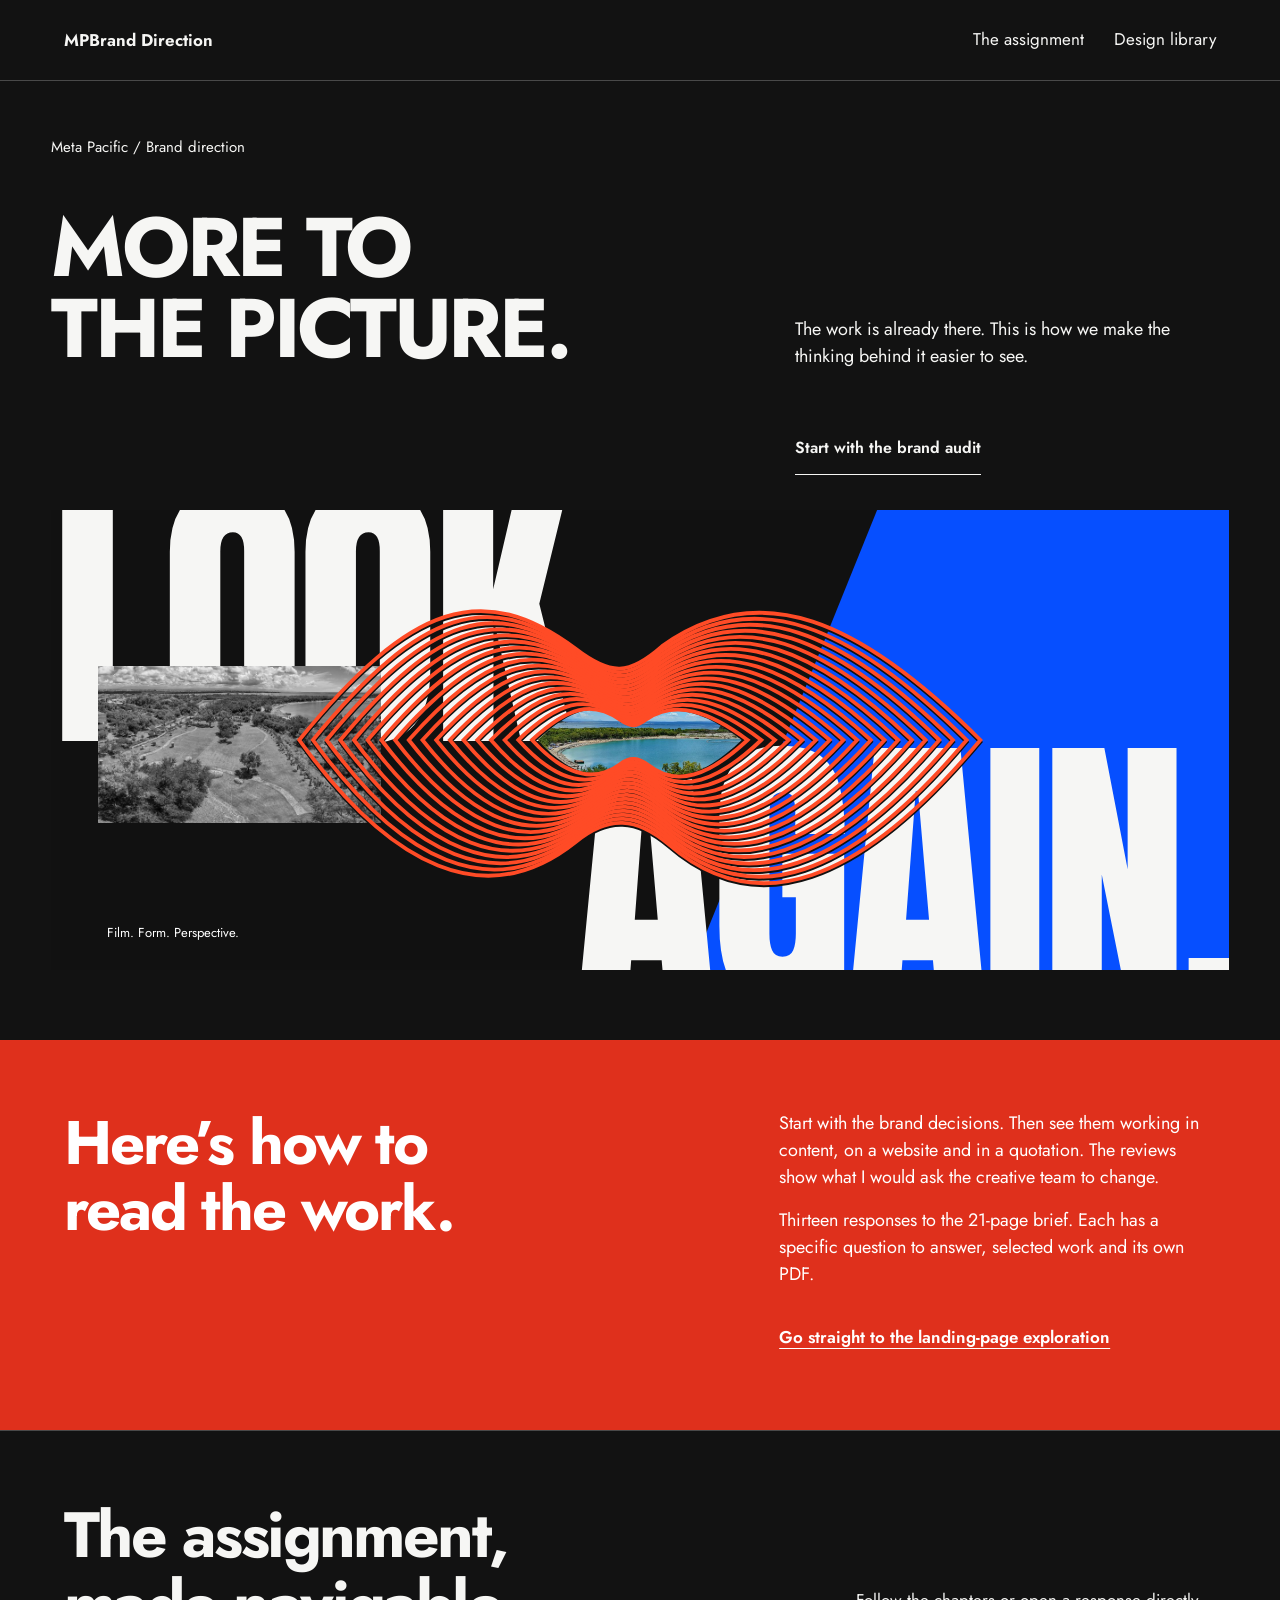
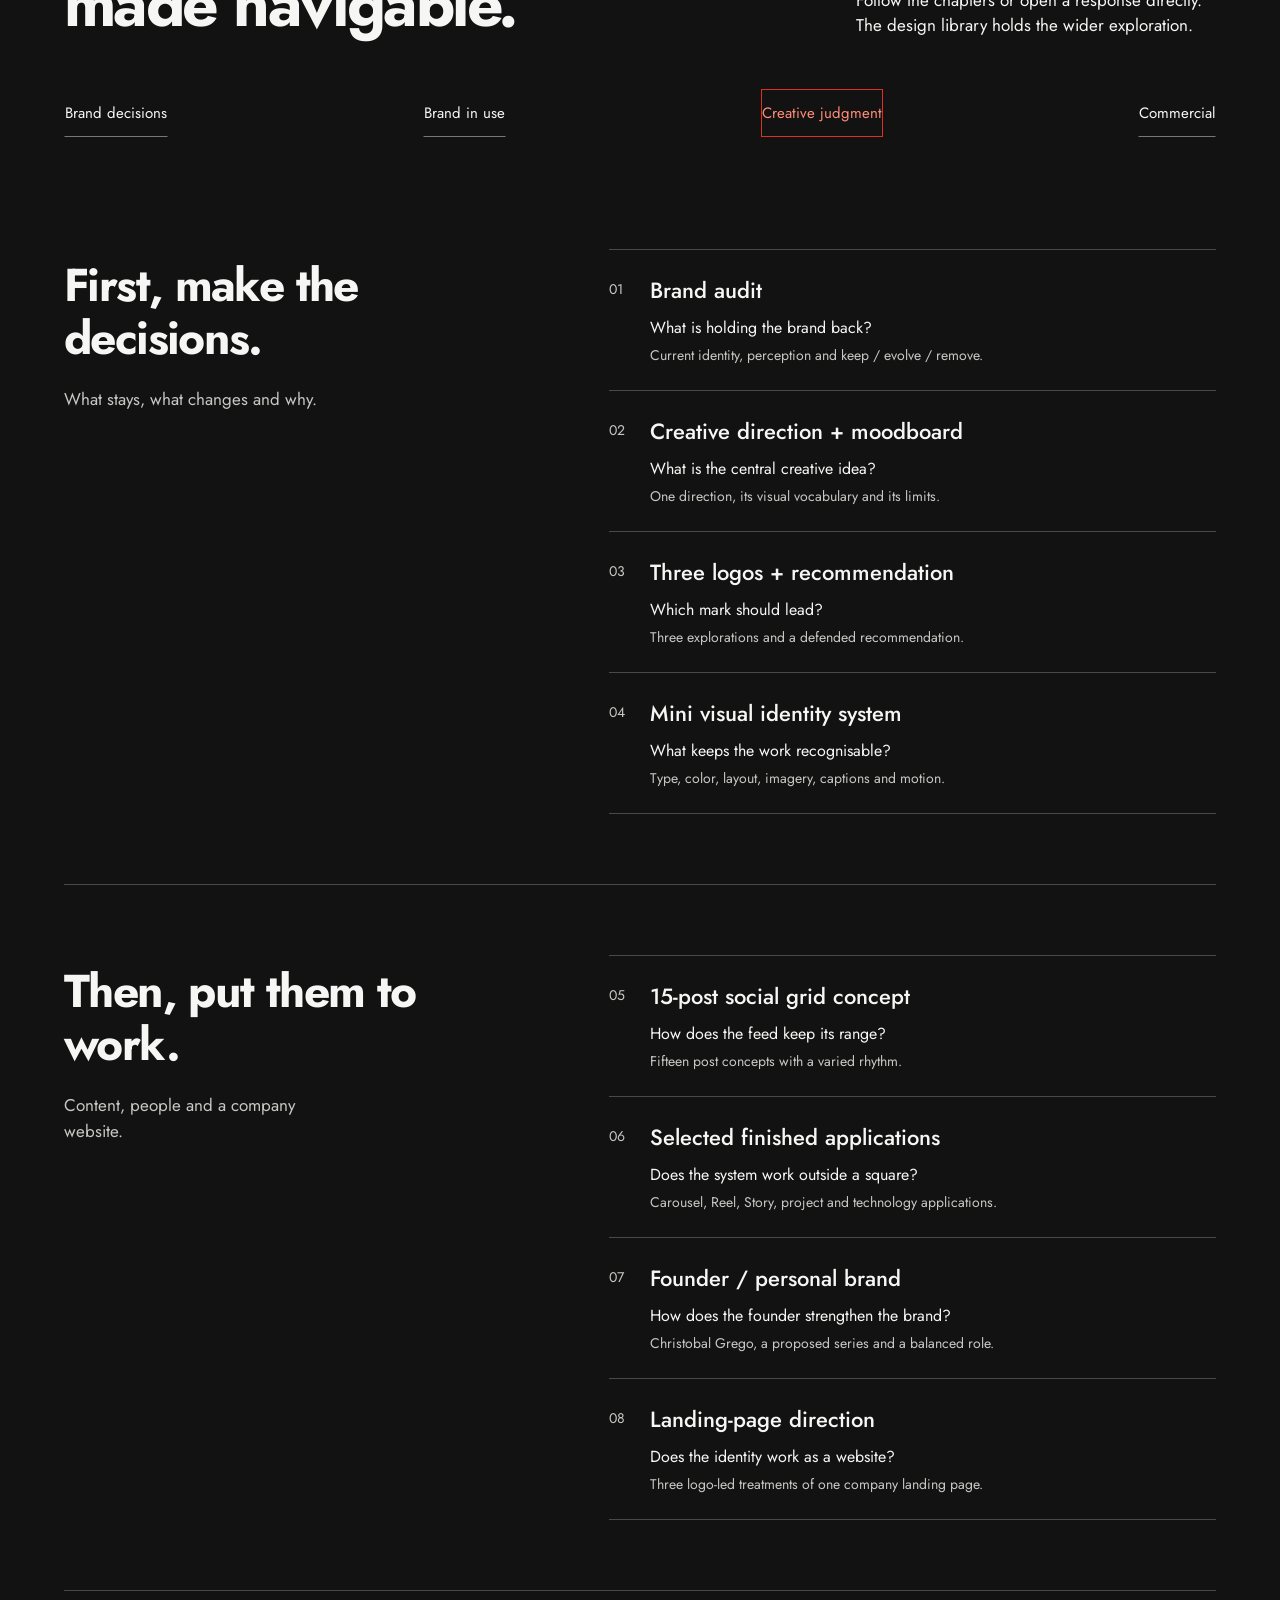
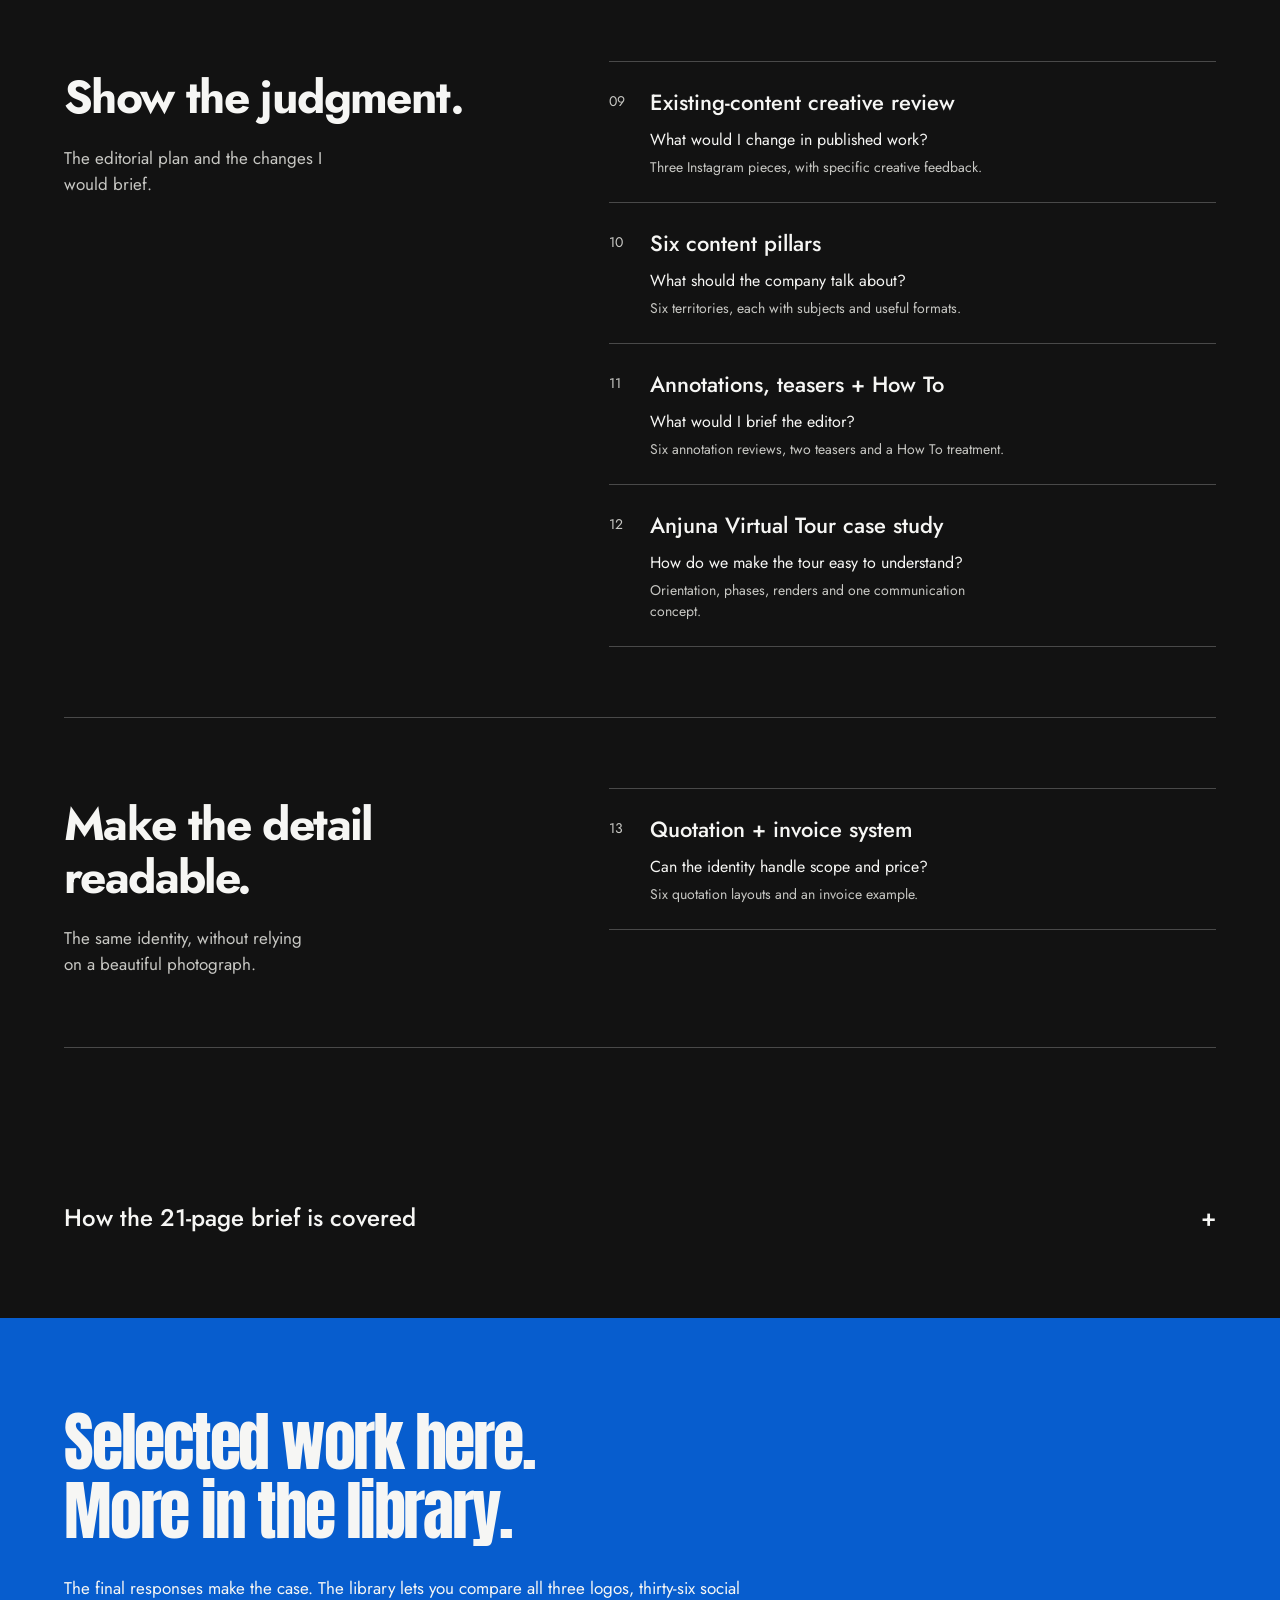
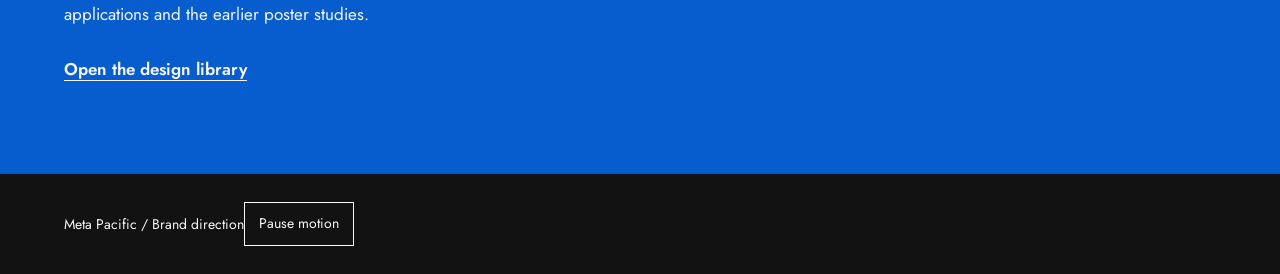
==== commit d31dbfa6: "Lead landing pages with original kinetic contour artwork" ====
--- a/index.html
+++ b/index.html
@@ -1,4 +1,4 @@
-<!doctype html><html lang="en"><head><meta charset="utf-8"><meta name="viewport" content="width=device-width,initial-scale=1"><meta name="robots" content="noindex"><title>MPBrand Direction - Jerio</title><link rel="icon" href="assets/favicon.png"><link rel="stylesheet" href="presentation.css?v=20260914-3"><script src="presentation.js?v=20260915-submission" defer></script><link rel="stylesheet" href="graphic-system.css?v=20260915-submission"><script src="graphic-motion.js?v=20260915-submission" defer></script><link rel="stylesheet" href="submission.css?v=20260915"><script src="submission.js?v=20260915" defer></script></head><body class="assignment-hub submission"><a class="skip" href="#main">Skip to assignment</a><header class="review-nav"><a href="./" class="site-name">MPBrand Direction </a><nav><a href="#tasks">The assignment</a><a href="library.html">Design library</a></nav></header>
+<!doctype html><html lang="en"><head><meta charset="utf-8"><meta name="viewport" content="width=device-width,initial-scale=1"><meta name="robots" content="noindex"><title>MPBrand Direction - Jerio</title><link rel="icon" href="assets/favicon.png"><link rel="stylesheet" href="presentation.css?v=20260914-3"><script src="presentation.js?v=20260915-submission" defer></script><link rel="stylesheet" href="graphic-system.css?v=20260915-submission"><script src="graphic-motion.js?v=20260915-submission" defer></script><link rel="stylesheet" href="submission.css?v=20260915"><script src="submission.js?v=20260915" defer></script><link rel="stylesheet" href="kinetic-art.css?v=20260915-motion"><script src="kinetic-art.js?v=20260915-motion" defer></script></head><body class="assignment-hub submission"><a class="skip" href="#main">Skip to assignment</a><header class="review-nav"><a href="./" class="site-name">MPBrand Direction </a><nav><a href="#tasks">The assignment</a><a href="library.html">Design library</a></nav></header>
 <main id="main"><section class="assignment-hero"><div class="hero-message"><p class="eyebrow">Meta Pacific / Brand direction</p><h1>MORE TO<br><span>THE PICTURE.</span></h1><p>The work is already there. This is how we make the thinking behind it easier to see.</p><a class="primary" href="phase.html?task=audit">Start with the brand audit </a></div><div class="hero-art graphic-scene" aria-hidden="true"><div class="optical-disc"></div><img src="assets/photos/aerial-bay-lagoon.jpg" alt=""><div class="cutout-eye"><i></i></div><span class="hero-star"></span></div></section><section class="review-intro"><h2>Here’s how to<br>read the work.</h2><div><p>Start with the brand decisions. Then see them working in content, on a website and in a quotation. The reviews show what I would ask the creative team to change.</p><p>Thirteen responses to the 21-page brief. Each has a specific question to answer, selected work and its own PDF.</p><a href="homepage.html">Go straight to the landing-page exploration </a></div></section>
 <section class="task-directory" id="tasks"><div class="directory-heading"><h2>The assignment,<br>made navigable.</h2><p>Follow the chapters or open a response directly. The design library holds the wider exploration.</p></div><nav class="chapter-nav" aria-label="Assignment chapters"><a href="#brand-decisions">Brand decisions</a><a href="#brand-in-use">Brand in use</a><a href="#creative-judgment">Creative judgment</a><a href="#commercial-work">Commercial</a></nav><div id="task-links" class="task-links"></div></section>
 <section class="brief-map"><details><summary>How the 21-page brief is covered <span aria-hidden="true">+</span></summary><p>The brief contains context, references, evaluation criteria and required work. Those requirements are grouped into the responses above, not treated as 21 duplicate tasks.</p><div id="brief-coverage"></div><p class="source-note">The cover sets the three principles: Innovation, Premium and Cinematic. Pages 15–17 and 21 define delivery, evaluation, source material and depth. The work prioritizes the core identity, selected applications, Anjuna and commercial clarity; sampled-frame reviews remain clearly labelled.</p></details></section><section class="closing-note"><h2>Selected work here.<br>More in the library.</h2><p>The final responses make the case. The library lets you compare all three logos, thirty-six social applications and the earlier poster studies.</p><a href="library.html">Open the design library </a></section></main><footer>Meta Pacific / Brand direction</footer></body></html>
--- a/kinetic-art.css
+++ b/kinetic-art.css
@@ -0,0 +1,47 @@
+/* Moving print composition: large type, a deforming contour mouth, photographic cuts. */
+.has-motion-art{isolation:isolate;background:#111!important;overflow:hidden}
+.landing-motion-preview{position:relative;height:420px;margin-top:32px}
+.has-motion-art>img{opacity:0!important;animation:none!important}
+.submission .hero-art.has-motion-art::after{content:none}
+.motion-poster{position:absolute;inset:0;overflow:hidden;isolation:isolate;background:#111;color:#ff4b26;container-type:inline-size}
+.poster-type{position:absolute;z-index:1;color:#f6f6f4;font:400 25cqw/.82 Anton,Display,sans-serif;letter-spacing:-.025em;white-space:nowrap;user-select:none}
+.poster-type-top{top:-3%;left:0;animation:type-travel 8s cubic-bezier(.45,0,.55,1) infinite alternate}
+.poster-type-bottom{bottom:-6%;right:-1%;animation:type-travel 8s cubic-bezier(.45,0,.55,1) infinite alternate-reverse}
+@keyframes type-travel{from{transform:translateX(-4%)}to{transform:translateX(8%)}}
+.contour-stage{position:absolute;inset:0;width:100%;height:100%;z-index:3;overflow:visible;filter:drop-shadow(0 2px 0 #111)}
+.contour-turn{transform-origin:50% 50%;animation:contour-turn 12s cubic-bezier(.45,0,.55,1) infinite alternate}
+@keyframes contour-turn{from{transform:rotate(-17deg) scale(.92)}to{transform:rotate(14deg) scale(1.09)}}
+.poster-color-cut{position:absolute;z-index:0;left:64%;top:-30%;width:45%;height:160%;background:#064fff;transform:rotate(22deg);animation:color-cut 12s cubic-bezier(.45,0,.55,1) infinite alternate}
+@keyframes color-cut{from{transform:translateX(0) rotate(22deg)}to{transform:translateX(48%) rotate(-8deg)}}
+.submission .has-motion-art .motion-poster .poster-film-cut{position:absolute;inset:auto;z-index:2;left:4%;top:34%;width:24%;height:34%;max-width:none;object-fit:cover;filter:grayscale(1);scale:1;translate:none;animation:film-cut 8s cubic-bezier(.45,0,.55,1) infinite}
+@keyframes film-cut{0%,100%{transform:translate(0,20%) rotate(-9deg);clip-path:inset(0 100% 0 0)}15%,43%{transform:translate(20%,-8%) rotate(5deg);clip-path:inset(0)}60%,86%{transform:translate(130%,15%) rotate(-5deg);clip-path:inset(0)}95%{transform:translate(180%,15%) rotate(-5deg);clip-path:inset(0 0 0 100%)}}
+.poster-credit{position:absolute;z-index:4;bottom:5%;left:4%;padding:6px 9px;background:#111;color:#fff;font:400 13px/1.2 Jost,Body,sans-serif}
+.art-paused *{animation-play-state:paused!important}
+body.submission[data-identity] .landing-hero{padding-top:24px}
+body.submission[data-identity] .hero-film{order:-1;height:470px;width:100%;align-self:stretch;margin-bottom:28px}
+body.submission[data-identity] .hero-heading{order:1;padding-top:10px;padding-bottom:0}
+body.submission[data-identity] .hero-category{margin-bottom:5px}
+body.submission[data-identity] .hero-window{inset:0 0 28px;height:calc(100% - 28px)}
+body.submission[data-identity=signal] .motion-poster{background:#df301c;color:#111}
+body.submission[data-identity=signal] .poster-color-cut{background:#ffd928}
+body.submission[data-identity=studio] .landing-hero{display:flex;gap:0}
+body.submission[data-identity=studio] .hero-heading{display:grid;grid-template-columns:1.5fr 1fr}
+body.submission[data-identity=studio] .hero-film{height:470px!important}
+body.submission[data-identity=studio] .motion-poster{background:#f6f6f4;color:#111}
+body.submission[data-identity=studio] .poster-type{color:#111}
+body.submission[data-identity=studio] .poster-color-cut{background:#ff4b26}
+body.submission[data-identity] .contact-section{position:relative;isolation:isolate;overflow:hidden}
+body.submission[data-identity] .contact-section::after{content:'';position:absolute;z-index:-1;right:-12%;top:-35%;width:50%;height:180%;border-radius:50%;background:repeating-radial-gradient(ellipse,#111 0 2px,transparent 3px 15px);transform:rotate(25deg);animation:signoff-lines 9s ease-in-out infinite alternate;opacity:.4;pointer-events:none}
+@keyframes signoff-lines{from{transform:rotate(25deg) scaleX(.65)}to{transform:rotate(-15deg) scaleX(1.2)}}
+@media(max-width:767px){
+ .landing-motion-preview{height:330px}
+ body.submission[data-identity] .landing-hero{padding:15px 20px 30px}
+ body.submission[data-identity] .hero-film,body.submission[data-identity=studio] .hero-film{height:330px!important;width:100%;margin-bottom:20px}
+ body.submission[data-identity] .hero-heading,body.submission[data-identity=studio] .hero-heading{display:block;padding:0}
+ .poster-type{font-size:36cqw}.poster-type-top{top:5%}.poster-type-bottom{bottom:6%}
+ .contour-stage{width:165%;max-width:none;left:-32.5%}.poster-credit{font-size:11px;bottom:3%}
+ .submission .has-motion-art .motion-poster .poster-film-cut{width:38%;height:27%;top:30%}.poster-color-cut{left:60%;width:65%}
+ body.submission[data-identity] .contact-section::after{width:90%;right:-45%;opacity:.3}
+}
+@media(prefers-reduced-motion:reduce){.motion-poster *{animation:none!important}.poster-film-cut{clip-path:inset(0)!important}.contour-turn{transform:rotate(-8deg)}body.submission[data-identity] .contact-section::after{animation:none!important}}
+@media print{.landing-motion-preview{height:260px;margin-top:20px;break-inside:avoid}.motion-poster *{animation:none!important}.poster-film-cut{clip-path:inset(0)!important}.contour-turn{transform:rotate(-8deg)}body.submission[data-identity] .contact-section::after{animation:none!important}}
